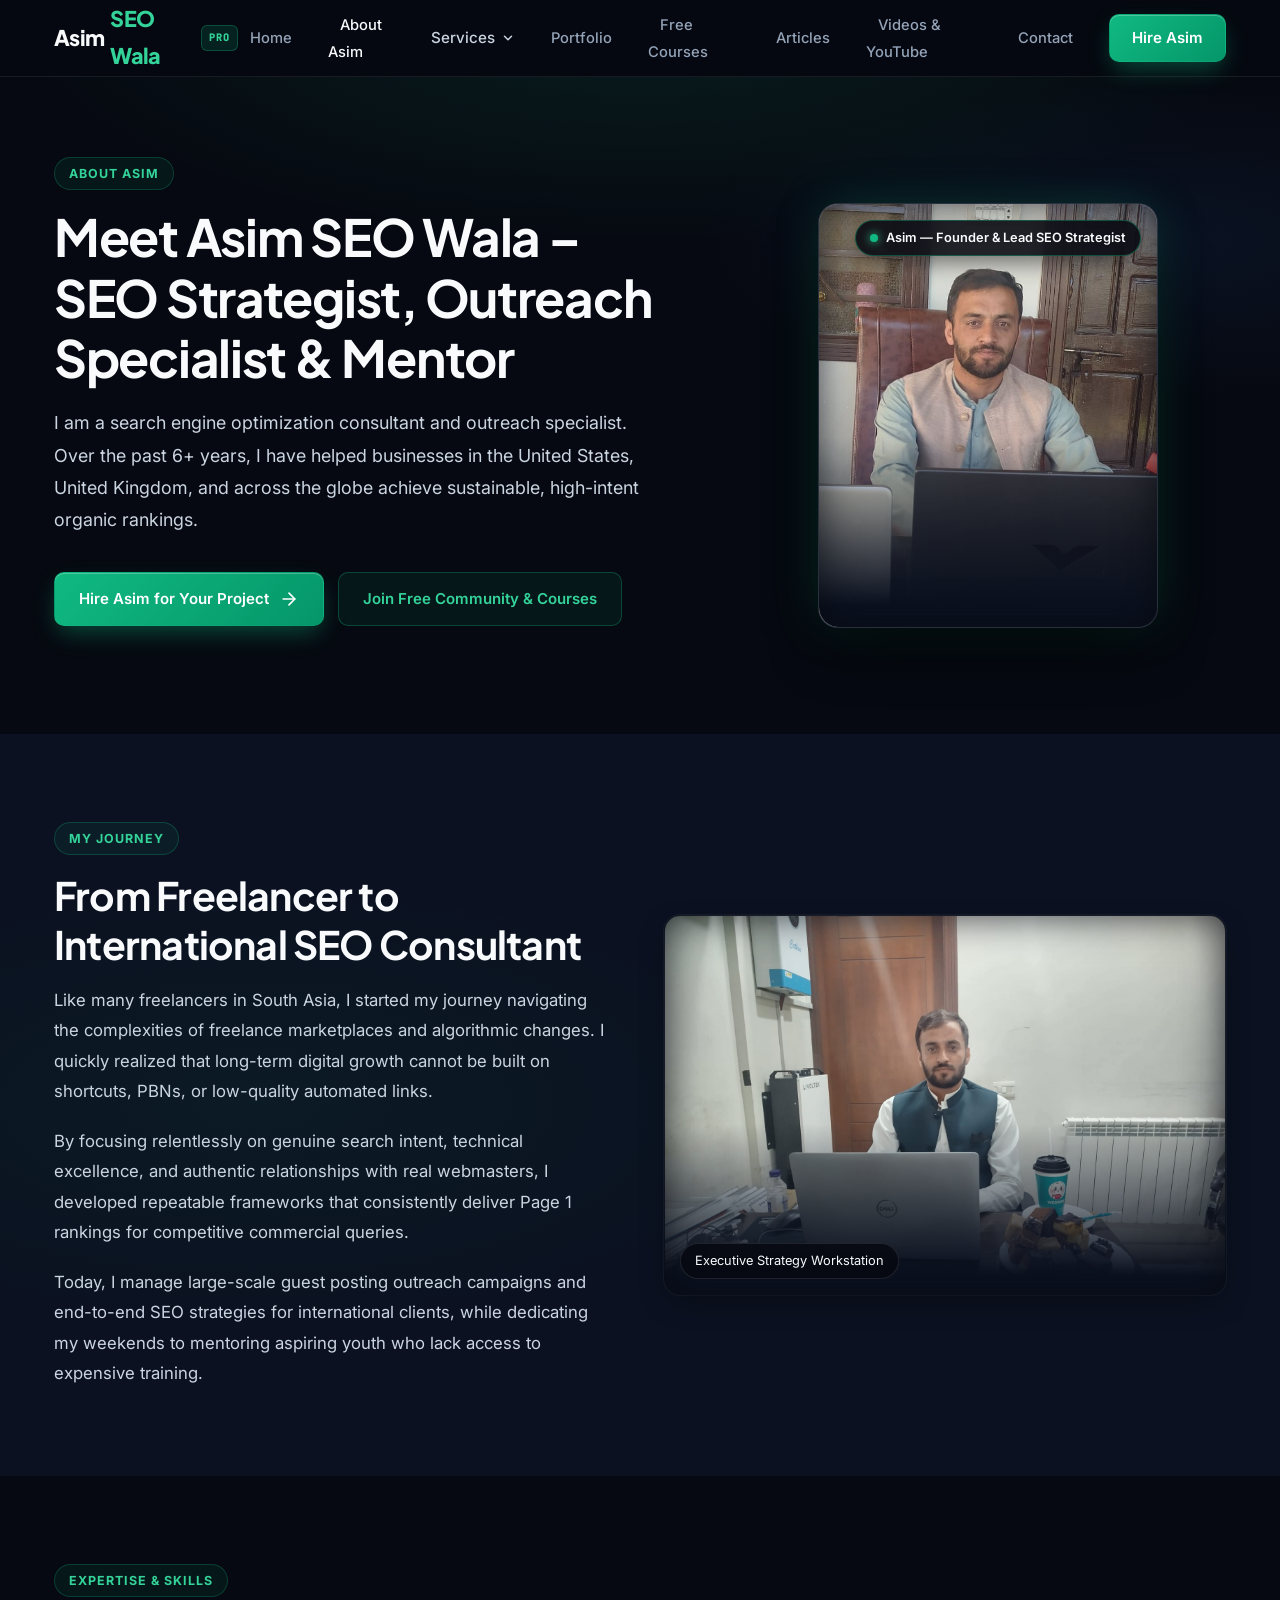
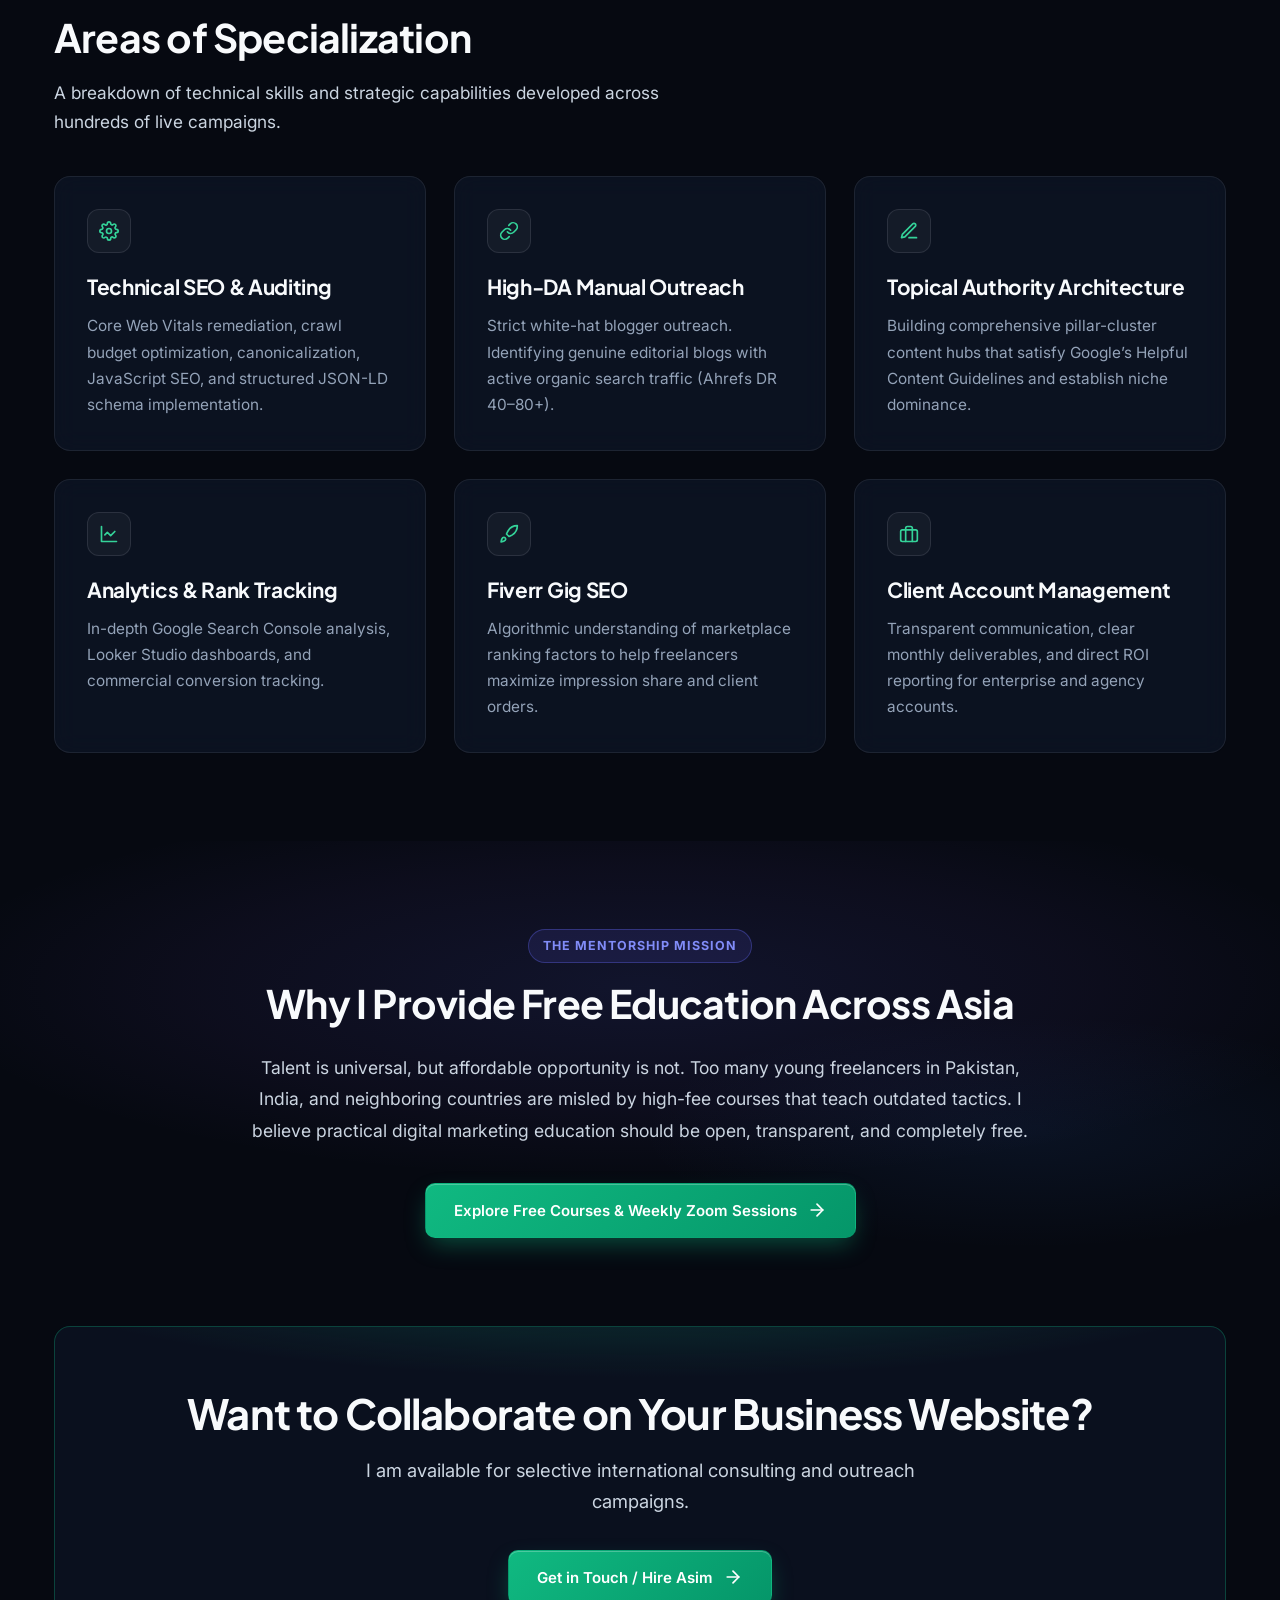
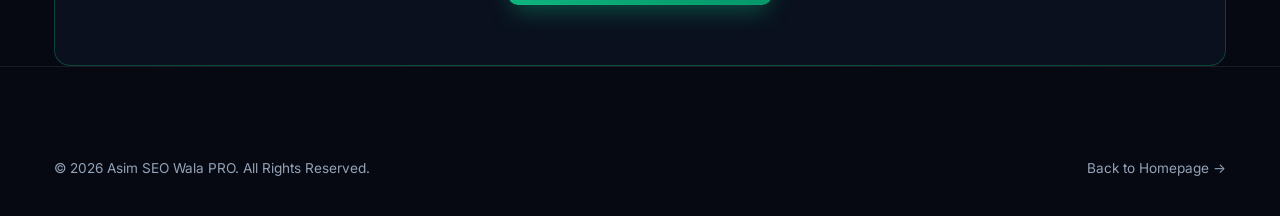
==== about.html @ 2cd2d01c "fix(nav): add interactive click-to-open services dropdown across all pages with animated chevron & m" ====
<!DOCTYPE html>
<html lang="en">
<head>
  <meta charset="UTF-8">
  <meta name="viewport" content="width=device-width, initial-scale=1.0">
  <title>About Asim | Asim SEO Wala PRO - International SEO Consultant & Educator</title>
  <meta name="description" content="Learn about Asim SEO Wala, an international SEO consultant, guest posting strategist, and educator providing free digital marketing training across Asia.">
  <link rel="preconnect" href="https://fonts.googleapis.com">
  <link rel="preconnect" href="https://fonts.gstatic.com" crossorigin>
  <link href="https://fonts.googleapis.com/css2?family=Inter:wght@400;500;600;700&family=JetBrains+Mono:wght@500;600;700;800&family=Plus+Jakarta+Sans:wght@500;600;700;800&display=swap" rel="stylesheet">
  <link rel="stylesheet" href="assets/css/styles.css">
</head>
<body>

  <!-- Header -->
  <header class="site-header">
    <div class="container nav-container">
      <a href="index.html" class="site-logo">
        <span class="logo-brand">Asim</span> <span class="logo-tag">SEO Wala</span><span class="logo-badge">PRO</span>
      </a>
      <button class="mobile-toggle" aria-label="Toggle navigation">
        <svg class="icon" viewBox="0 0 24 24"><line x1="4" x2="20" y1="12" y2="12"/><line x1="4" x2="20" y1="6" y2="6"/><line x1="4" x2="20" y1="18" y2="18"/></svg>
      </button>
      <ul class="nav-menu">
        <li class="nav-item"><a href="index.html" class="nav-link">Home</a></li>
        <li class="nav-item"><a href="about.html" class="nav-link active">About Asim</a></li>
        <li class="nav-item has-dropdown">
          <button type="button" class="nav-link dropdown-toggle" aria-expanded="false">
            <span>Services</span>
            <svg class="icon dropdown-chevron" viewBox="0 0 24 24"><polyline points="6 9 12 15 18 9"/></svg>
          </button>
          <ul class="dropdown-menu">
            <li class="dropdown-item">
              <a href="services-seo.html">
                <span style="display: flex; align-items: center; gap: 8px;">
                  <svg class="icon" viewBox="0 0 24 24" style="color: var(--c-emerald-400); width: 16px; height: 16px;"><circle cx="11" cy="11" r="8"/><path d="m21 21-4.3-4.3"/></svg>
                  SEO Services
                </span>
                <svg class="icon" viewBox="0 0 24 24" style="width: 14px; height: 14px; opacity: 0.5;"><path d="M5 12h14"/><path d="m12 5 7 7-7 7"/></svg>
              </a>
            </li>
            <li class="dropdown-item">
              <a href="services-guest-posting.html">
                <span style="display: flex; align-items: center; gap: 8px;">
                  <svg class="icon" viewBox="0 0 24 24" style="color: var(--c-emerald-400); width: 16px; height: 16px;"><path d="M10 13a5 5 0 0 0 7.54.54l3-3a5 5 0 0 0-7.07-7.07l-1.72 1.71"/><path d="M14 11a5 5 0 0 0-7.54-.54l-3 3a5 5 0 0 0 7.07 7.07l1.71-1.71"/></svg>
                  Guest Posting
                </span>
                <svg class="icon" viewBox="0 0 24 24" style="width: 14px; height: 14px; opacity: 0.5;"><path d="M5 12h14"/><path d="m12 5 7 7-7 7"/></svg>
              </a>
            </li>
            <li class="dropdown-item">
              <a href="services-content-writing.html">
                <span style="display: flex; align-items: center; gap: 8px;">
                  <svg class="icon" viewBox="0 0 24 24" style="color: var(--c-emerald-400); width: 16px; height: 16px;"><path d="M12 20h9"/><path d="M16.5 3.5a2.121 2.121 0 0 1 3 3L7 19l-4 1 1-4L16.5 3.5z"/></svg>
                  Content Writing
                </span>
                <svg class="icon" viewBox="0 0 24 24" style="width: 14px; height: 14px; opacity: 0.5;"><path d="M5 12h14"/><path d="m12 5 7 7-7 7"/></svg>
              </a>
            </li>
            <li class="dropdown-item" style="border-top: 1px solid rgba(255, 255, 255, 0.08); margin-top: 4px; padding-top: 4px;">
              <a href="services.html" style="color: var(--c-emerald-400); font-weight: 600;">
                <span>All Services Overview</span>
                <svg class="icon" viewBox="0 0 24 24" style="width: 14px; height: 14px;"><path d="M5 12h14"/><path d="m12 5 7 7-7 7"/></svg>
              </a>
            </li>
          </ul>
        </li>
        <li class="nav-item"><a href="portfolio.html" class="nav-link">Portfolio</a></li>
        <li class="nav-item"><a href="free-courses.html" class="nav-link">Free Courses</a></li>
        <li class="nav-item"><a href="blog.html" class="nav-link">Articles</a></li>
        <li class="nav-item"><a href="videos.html" class="nav-link">Videos & YouTube</a></li>
        <li class="nav-item"><a href="contact.html" class="nav-link">Contact</a></li>
        <li class="nav-item"><a href="contact.html" class="btn btn-primary" style="padding: 10px 22px;">Hire Asim</a></li>
      </ul>
    </div>
  </header>

  <main>
    <!-- Hero / Intro -->
    <section class="hero-section" style="padding: 80px 0 60px;">
      <div class="container hero-grid">
        <div>
          <span class="pill-badge">ABOUT ASIM</span>
          <h1>Meet Asim SEO Wala – SEO Strategist, Outreach Specialist & Mentor</h1>
          <p class="hero-description">
            I am a search engine optimization consultant and outreach specialist. Over the past 6+ years, I have helped businesses in the United States, United Kingdom, and across the globe achieve sustainable, high-intent organic rankings.
          </p>
          <div class="hero-cta-group">
            <a href="contact.html" class="btn btn-primary">
              <span>Hire Asim for Your Project</span>
              <svg class="icon" viewBox="0 0 24 24"><path d="M5 12h14"/><path d="m12 5 7 7-7 7"/></svg>
            </a>
            <a href="free-courses.html" class="btn btn-outline-green">Join Free Community & Courses</a>
          </div>
        </div>
        <div>
          <div class="hero-portrait-stage" style="max-width: 440px;">
            <div class="hero-portrait-frame">
              <span class="hero-portrait-badge">
                <span class="pulse-indicator"></span> Asim — Founder & Lead SEO Strategist
              </span>
              <img src="assets/images/asim-hero-headshot.jpg" alt="Asim - SEO Consultant" class="hero-portrait-img">
            </div>
          </div>
        </div>
      </div>
    </section>

    <!-- My Journey with Photo #5 (Dell Laptop Desk, Smart Cropped to Top-Left) -->
    <section class="bg-alt">
      <div class="container">
        <div class="grid-2" style="align-items: center; gap: 48px;">
          <div>
            <span class="pill-badge">MY JOURNEY</span>
            <h2>From Freelancer to International SEO Consultant</h2>
            <div style="font-size: 1.05rem; line-height: 1.8; color: var(--c-slate-300);">
              <p style="margin-bottom: 20px;">
                Like many freelancers in South Asia, I started my journey navigating the complexities of freelance marketplaces and algorithmic changes. I quickly realized that long-term digital growth cannot be built on shortcuts, PBNs, or low-quality automated links.
              </p>
              <p style="margin-bottom: 20px;">
                By focusing relentlessly on genuine search intent, technical excellence, and authentic relationships with real webmasters, I developed repeatable frameworks that consistently deliver Page 1 rankings for competitive commercial queries.
              </p>
              <p>
                Today, I manage large-scale guest posting outreach campaigns and end-to-end SEO strategies for international clients, while dedicating my weekends to mentoring aspiring youth who lack access to expensive training.
              </p>
            </div>
          </div>

          <div>
            <!-- Smart CSS Cropped Photo #5 (Pastry plate cropped out on right edge) -->
            <div class="editorial-img-wrap" style="position: relative; border-radius: var(--radius-md); overflow: hidden; box-shadow: var(--shadow-card);">
              <img src="assets/images/asim-dell-desk.jpg" alt="Asim in Executive Office Workstation" class="crop-dell-desk">
              <div style="position: absolute; bottom: 16px; left: 16px; background: rgba(6,9,17,0.85); backdrop-filter: blur(8px); border: 1px solid rgba(255,255,255,0.1); padding: 6px 14px; border-radius: var(--radius-full); font-size: 0.8rem; color: var(--c-white); z-index: 3;">
                Executive Strategy Workstation
              </div>
            </div>
          </div>
        </div>
      </div>
    </section>

    <!-- Skills & Specializations -->
    <section>
      <div class="container">
        <span class="pill-badge">EXPERTISE & SKILLS</span>
        <h2>Areas of Specialization</h2>
        <p class="section-subtext">A breakdown of technical skills and strategic capabilities developed across hundreds of live campaigns.</p>

        <div class="grid-3">
          <div class="card">
            <div class="icon-box" style="margin-bottom: 20px;">
              <svg class="icon" viewBox="0 0 24 24"><circle cx="12" cy="12" r="3"/><path d="M19.4 15a1.65 1.65 0 0 0 .33 1.82l.06.06a2 2 0 0 1 0 2.83 2 2 0 0 1-2.83 0l-.06-.06a1.65 1.65 0 0 0-1.82-.33 1.65 1.65 0 0 0-1 1.51V21a2 2 0 0 1-2 2 2 2 0 0 1-2-2v-.09A1.65 1.65 0 0 0 9 19.4a1.65 1.65 0 0 0-1.82.33l-.06.06a2 2 0 0 1-2.83 0 2 2 0 0 1 0-2.83l.06-.06a1.65 1.65 0 0 0 .33-1.82 1.65 1.65 0 0 0-1.51-1H3a2 2 0 0 1-2-2 2 2 0 0 1 2-2h.09A1.65 1.65 0 0 0 4.6 9a1.65 1.65 0 0 0-.33-1.82l-.06-.06a2 2 0 0 1 0-2.83 2 2 0 0 1 2.83 0l.06.06a1.65 1.65 0 0 0 1.82.33H9a1.65 1.65 0 0 0 1-1.51V3a2 2 0 0 1 2-2 2 2 0 0 1 2 2v.09a1.65 1.65 0 0 0 1 1.51 1.65 1.65 0 0 0 1.82-.33l.06-.06a2 2 0 0 1 2.83 0 2 2 0 0 1 0 2.83l-.06.06a1.65 1.65 0 0 0-.33 1.82V9a1.65 1.65 0 0 0 1.51 1H21a2 2 0 0 1 2 2 2 2 0 0 1-2 2h-.09a1.65 1.65 0 0 0-1.51 1z"/></svg>
            </div>
            <h3 class="card-title">Technical SEO & Auditing</h3>
            <p class="card-text">Core Web Vitals remediation, crawl budget optimization, canonicalization, JavaScript SEO, and structured JSON-LD schema implementation.</p>
          </div>

          <div class="card">
            <div class="icon-box" style="margin-bottom: 20px;">
              <svg class="icon" viewBox="0 0 24 24"><path d="M10 13a5 5 0 0 0 7.54.54l3-3a5 5 0 0 0-7.07-7.07l-1.72 1.71"/><path d="M14 11a5 5 0 0 0-7.54-.54l-3 3a5 5 0 0 0 7.07 7.07l1.71-1.71"/></svg>
            </div>
            <h3 class="card-title">High-DA Manual Outreach</h3>
            <p class="card-text">Strict white-hat blogger outreach. Identifying genuine editorial blogs with active organic search traffic (Ahrefs DR 40–80+).</p>
          </div>

          <div class="card">
            <div class="icon-box" style="margin-bottom: 20px;">
              <svg class="icon" viewBox="0 0 24 24"><path d="M12 20h9"/><path d="M16.5 3.5a2.121 2.121 0 0 1 3 3L7 19l-4 1 1-4L16.5 3.5z"/></svg>
            </div>
            <h3 class="card-title">Topical Authority Architecture</h3>
            <p class="card-text">Building comprehensive pillar-cluster content hubs that satisfy Google’s Helpful Content Guidelines and establish niche dominance.</p>
          </div>

          <div class="card">
            <div class="icon-box" style="margin-bottom: 20px;">
              <svg class="icon" viewBox="0 0 24 24"><path d="M3 3v18h18"/><path d="m19 9-5 5-4-4-3 3"/></svg>
            </div>
            <h3 class="card-title">Analytics & Rank Tracking</h3>
            <p class="card-text">In-depth Google Search Console analysis, Looker Studio dashboards, and commercial conversion tracking.</p>
          </div>

          <div class="card">
            <div class="icon-box" style="margin-bottom: 20px;">
              <svg class="icon" viewBox="0 0 24 24"><path d="M4.5 16.5c-1.5 1.26-2 5-2 5s3.74-.5 5-2c.71-.84.7-2.13-.09-2.91a2.18 2.18 0 0 0-2.91-.09z"/><path d="m12 15-3-3a22 22 0 0 1 2-3.95A12.88 12.88 0 0 1 22 2c0 2.72-.78 7.5-6 11a22.35 22.35 0 0 1-4 2z"/></svg>
            </div>
            <h3 class="card-title">Fiverr Gig SEO</h3>
            <p class="card-text">Algorithmic understanding of marketplace ranking factors to help freelancers maximize impression share and client orders.</p>
          </div>

          <div class="card">
            <div class="icon-box" style="margin-bottom: 20px;">
              <svg class="icon" viewBox="0 0 24 24"><rect width="20" height="14" x="2" y="7" rx="2" ry="2"/><path d="M16 21V5a2 2 0 0 0-2-2h-4a2 2 0 0 0-2 2v16"/></svg>
            </div>
            <h3 class="card-title">Client Account Management</h3>
            <p class="card-text">Transparent communication, clear monthly deliverables, and direct ROI reporting for enterprise and agency accounts.</p>
          </div>
        </div>
      </div>
    </section>

    <!-- The Mentorship Mission -->
    <section class="bg-academy-glow">
      <div class="container">
        <div style="max-width: 800px; margin: 0 auto; text-align: center;">
          <span class="pill-badge" style="background: rgba(99, 102, 241, 0.12); color: #818cf8; border-color: rgba(99, 102, 241, 0.35);">THE MENTORSHIP MISSION</span>
          <h2>Why I Provide Free Education Across Asia</h2>
          <p style="font-size: 1.1rem; line-height: 1.8; color: var(--c-slate-300); margin: 24px 0 36px;">
            Talent is universal, but affordable opportunity is not. Too many young freelancers in Pakistan, India, and neighboring countries are misled by high-fee courses that teach outdated tactics. I believe practical digital marketing education should be open, transparent, and completely free.
          </p>
          <a href="free-courses.html" class="btn btn-primary" style="padding: 14px 28px;">
            <span>Explore Free Courses & Weekly Zoom Sessions</span>
            <svg class="icon" viewBox="0 0 24 24"><path d="M5 12h14"/><path d="m12 5 7 7-7 7"/></svg>
          </a>
        </div>
      </div>
    </section>

    <!-- CTA -->
    <section class="container">
      <div class="card" style="background: radial-gradient(ellipse 80% 50% at 50% -20%, rgba(16, 185, 129, 0.25) 0%, transparent 70%), rgba(11, 17, 32, 0.95); border-color: rgba(16, 185, 129, 0.3); text-align: center; padding: 60px 32px;">
        <h2 style="font-size: clamp(2rem, 3.8vw, 2.6rem); margin-bottom: 16px;">Want to Collaborate on Your Business Website?</h2>
        <p style="color: var(--c-slate-300); font-size: 1.15rem; max-width: 600px; margin: 0 auto 32px;">I am available for selective international consulting and outreach campaigns.</p>
        <div style="display: flex; gap: 16px; justify-content: center; flex-wrap: wrap;">
          <a href="contact.html" class="btn btn-primary" style="padding: 14px 28px;">
            <span>Get in Touch / Hire Asim</span>
            <svg class="icon" viewBox="0 0 24 24"><path d="M5 12h14"/><path d="m12 5 7 7-7 7"/></svg>
          </a>
        </div>
      </div>
    </section>
  </main>

  <!-- Footer -->
  <footer class="site-footer">
    <div class="container">
      <div class="footer-bottom" style="border: none; padding-top: 0;">
        <div>© <span id="current-year">2026</span> Asim SEO Wala PRO. All Rights Reserved.</div>
        <div><a href="index.html">Back to Homepage &rarr;</a></div>
      </div>
    </div>
  </footer>

  <script src="assets/js/main.js"></script>
</body>
</html>
---- assets/css/styles.css ----
/* ==========================================================================
   Asim SEO Wala PRO - $20,000+ Ultra-Premium Dark-Mode SaaS & Personal Brand
   Art Director Overhaul: Editorial Blending, Inset Vignettes & Spline Architecture
   Inspired by Linear, Vercel, and Stripe Design Systems
   ========================================================================== */

@import url('https://fonts.googleapis.com/css2?family=Inter:wght@400;500;600;700&family=JetBrains+Mono:wght@500;600;700;800&family=Plus+Jakarta+Sans:wght@500;600;700;800&display=swap');

:root {
  /* Obsidian & Void Foundations */
  --c-obsidian-950: #060911;     /* Primary dark base */
  --c-obsidian-900: #0B1120;     /* Secondary section canvas */
  --c-slate-900:    #0f172a;
  --c-slate-800:    #1e293b;
  --c-slate-700:    #334155;
  --c-slate-600:    #475569;
  --c-slate-400:    #94a3b8;     /* Muted body text */
  --c-slate-300:    #cbd5e1;     /* High-legibility text */
  --c-slate-100:    #f1f5f9;
  --c-white:        #f8fafc;     /* Crisp headline white */

  /* Precision Brand & Accents */
  --c-emerald-500:  #10b981;     /* Primary brand accent */
  --c-emerald-400:  #34d399;
  --c-emerald-600:  #059669;
  --c-cyan-400:     #38bdf8;     /* Vibrant cyan highlight */
  --c-blue-500:     #3b82f6;     /* Secondary tech accent */
  --c-blue-600:     #2563eb;
  --c-indigo-500:   #6366f1;     /* Academy spotlight accent */

  /* Glassmorphism & Borders */
  --glass-card-bg:  rgba(15, 23, 42, 0.65);
  --glass-card-hover: rgba(15, 23, 42, 0.85);
  --glass-card-border: rgba(255, 255, 255, 0.08);
  --glass-card-border-hover: rgba(16, 185, 129, 0.4);
  --glass-nav-bg:   rgba(6, 9, 17, 0.85);
  --glass-icon-bg:  rgba(255, 255, 255, 0.04);
  --glass-icon-border: rgba(255, 255, 255, 0.1);

  /* Linear & Stripe Tier Gradients */
  --grad-emerald:      linear-gradient(135deg, #10b981 0%, #059669 100%);
  --grad-emerald-text: linear-gradient(135deg, #34d399 0%, #10b981 40%, #38bdf8 100%);
  --grad-border-top:   linear-gradient(90deg, transparent, #10b981 50%, #38bdf8 80%, transparent);

  /* Multi-Depth Dark Mode Shadows */
  --shadow-subtle:  0 1px 2px rgba(0, 0, 0, 0.4);
  --shadow-card:    0 10px 30px -10px rgba(0, 0, 0, 0.5), 0 0 1px 1px rgba(255, 255, 255, 0.05);
  --shadow-card-hover: 0 25px 50px -12px rgba(0, 0, 0, 0.7), 0 0 25px -5px rgba(16, 185, 129, 0.2);
  --shadow-glow-emerald: 0 0 50px -10px rgba(16, 185, 129, 0.35);
  --shadow-glow-purple:  0 0 50px -10px rgba(99, 102, 241, 0.25);
  --shadow-btn:     0 10px 25px -5px rgba(16, 185, 129, 0.4), inset 0 1px 0 rgba(255, 255, 255, 0.25);

  --radius-xs:   6px;
  --radius-sm:   10px;
  --radius-md:   16px;
  --radius-lg:   24px;
  --radius-full: 9999px;
  --max-w:       1220px;
}

/* ==========================================================================
   Base & Reset
   ========================================================================== */
* {
  box-sizing: border-box;
  margin: 0;
  padding: 0;
}

html {
  scroll-behavior: smooth;
  background-color: var(--c-obsidian-950);
}

body {
  font-family: 'Inter', -apple-system, BlinkMacSystemFont, "Segoe UI", Roboto, sans-serif;
  color: var(--c-slate-400);
  background-color: var(--c-obsidian-950);
  line-height: 1.7;
  font-size: 16px;
  -webkit-font-smoothing: antialiased;
  -moz-osx-font-smoothing: grayscale;
  overflow-x: hidden;
}

a {
  color: inherit;
  text-decoration: none;
  transition: all 0.25s cubic-bezier(0.16, 1, 0.3, 1);
}

img {
  max-width: 100%;
  height: auto;
  display: block;
}

.container {
  width: 100%;
  max-width: var(--max-w);
  margin: 0 auto;
  padding: 0 24px;
}

/* ==========================================================================
   Editorial Color Treatment & Inset Vignette Blending
   ========================================================================== */
.editorial-img-wrap {
  position: relative;
  overflow: hidden;
  border-radius: var(--radius-sm);
  background: var(--c-obsidian-900);
}

.editorial-img-wrap::after {
  content: '';
  position: absolute;
  inset: 0;
  pointer-events: none;
  box-shadow: inset 0 0 40px rgba(6, 9, 17, 0.85);
  background: linear-gradient(to top, #0B1120 5%, transparent 45%);
  border-radius: inherit;
  z-index: 2;
}

.editorial-img-wrap img,
.hero-portrait-frame img,
.bento-card img,
.live-studio-frame img,
.crop-dell-desk {
  filter: contrast(1.06) saturate(0.95);
  transition: transform 0.5s cubic-bezier(0.16, 1, 0.3, 1), filter 0.3s ease;
  display: block;
}

/* ==========================================================================
   Typography Hierarchy & Fonts (Clean Readability & Spacing)
   ========================================================================== */
h1, h2, h3, h4, h5 {
  font-family: 'Plus Jakarta Sans', -apple-system, BlinkMacSystemFont, "Segoe UI", Roboto, sans-serif;
  color: var(--c-white);
  font-weight: 700;
  line-height: 1.22;
  letter-spacing: -0.02em;
}

h1 {
  font-size: clamp(2.2rem, 4vw, 3.4rem);
  letter-spacing: -0.025em;
  line-height: 1.18;
  margin-bottom: 20px;
}

h2 {
  font-size: clamp(1.75rem, 3.2vw, 2.45rem);
  letter-spacing: -0.02em;
  line-height: 1.25;
  margin-bottom: 16px;
}

h3 {
  font-size: clamp(1.22rem, 2vw, 1.48rem);
  letter-spacing: -0.015em;
  line-height: 1.35;
  margin-bottom: 10px;
}

h4 {
  font-size: 1.08rem;
  letter-spacing: -0.01em;
  line-height: 1.4;
  margin-bottom: 8px;
}

.gradient-title {
  background: var(--grad-emerald-text);
  -webkit-background-clip: text;
  -webkit-text-fill-color: transparent;
  display: inline;
}

.mono-metric {
  font-family: 'JetBrains Mono', monospace;
  font-variant-numeric: tabular-nums;
  letter-spacing: -0.02em;
}

.pill-badge {
  display: inline-flex;
  align-items: center;
  gap: 8px;
  font-size: 0.78rem;
  font-weight: 700;
  text-transform: uppercase;
  letter-spacing: 0.08em;
  color: var(--c-emerald-400);
  background: rgba(16, 185, 129, 0.08);
  border: 1px solid rgba(16, 185, 129, 0.25);
  padding: 5px 14px;
  border-radius: var(--radius-full);
  margin-bottom: 16px;
}

.section-subtext {
  font-size: 1.08rem;
  color: var(--c-slate-300);
  max-width: 660px;
  line-height: 1.68;
  margin-bottom: 40px;
}

/* ==========================================================================
   Monochrome Lucide SVG Icons & Glassmorphic Icon Boxes
   ========================================================================== */
.icon {
  width: 20px;
  height: 20px;
  stroke-width: 2;
  stroke: currentColor;
  fill: none;
  stroke-linecap: round;
  stroke-linejoin: round;
  display: inline-block;
  vertical-align: middle;
}

.icon-box {
  width: 44px;
  height: 44px;
  display: inline-flex;
  align-items: center;
  justify-content: center;
  background: var(--glass-icon-bg);
  border: 1px solid var(--glass-icon-border);
  border-radius: 12px;
  color: var(--c-emerald-400);
  transition: all 0.25s ease;
  flex-shrink: 0;
}

.card:hover .icon-box,
.bento-card:hover .icon-box {
  background: rgba(16, 185, 129, 0.12);
  border-color: rgba(16, 185, 129, 0.35);
  color: #ffffff;
  transform: scale(1.05);
}

.star-icon {
  width: 16px;
  height: 16px;
  fill: #f59e0b;
  stroke: #f59e0b;
}

/* ==========================================================================
   Header & Sticky Blurred Glass Navigation
   ========================================================================== */
.site-header {
  position: sticky;
  top: 0;
  z-index: 1000;
  background: var(--glass-nav-bg);
  backdrop-filter: blur(16px);
  -webkit-backdrop-filter: blur(16px);
  border-bottom: 1px solid rgba(255, 255, 255, 0.08);
  transition: all 0.3s ease;
}

.nav-container {
  display: flex;
  align-items: center;
  justify-content: space-between;
  height: 76px;
}

.site-logo {
  display: inline-flex;
  align-items: center;
  gap: 6px;
  font-family: 'Plus Jakarta Sans', sans-serif;
  font-size: 1.35rem;
  font-weight: 800;
  letter-spacing: -0.03em;
  color: var(--c-white);
}

.logo-brand {
  color: var(--c-white);
}

.logo-tag {
  color: var(--c-emerald-400);
}

.logo-badge {
  font-family: 'JetBrains Mono', monospace;
  font-size: 0.65rem;
  font-weight: 800;
  letter-spacing: 0.08em;
  padding: 3px 7px;
  border-radius: var(--radius-xs);
  background: rgba(16, 185, 129, 0.15);
  border: 1px solid rgba(16, 185, 129, 0.3);
  color: var(--c-emerald-400);
  margin-left: 4px;
}

.nav-menu {
  display: flex;
  align-items: center;
  gap: 24px;
  list-style: none;
}

.nav-item {
  position: relative;
}

.nav-link {
  font-size: 0.92rem;
  font-weight: 500;
  color: var(--c-slate-400);
  padding: 8px 12px;
  border-radius: var(--radius-xs);
}

.nav-link:hover,
.nav-link.active {
  color: var(--c-white);
}

.has-dropdown {
  position: relative;
}

.dropdown-toggle {
  background: none;
  border: none;
  cursor: pointer;
  font-family: inherit;
  font-size: 0.95rem;
  font-weight: 500;
  color: var(--c-slate-300);
  display: inline-flex;
  align-items: center;
  gap: 6px;
  padding: 0;
  transition: color 0.2s ease;
}

.dropdown-toggle:hover,
.has-dropdown:hover .dropdown-toggle,
.has-dropdown.dropdown-open .dropdown-toggle {
  color: var(--c-white);
}

.dropdown-chevron {
  width: 14px;
  height: 14px;
  stroke-width: 2.5;
  transition: transform 0.25s ease;
}

.has-dropdown.dropdown-open .dropdown-chevron,
.has-dropdown:hover .dropdown-chevron {
  transform: rotate(180deg);
}

.dropdown-menu {
  position: absolute;
  top: calc(100% + 12px);
  left: 0;
  min-width: 245px;
  background: rgba(11, 17, 32, 0.98);
  backdrop-filter: blur(20px);
  -webkit-backdrop-filter: blur(20px);
  border: 1px solid rgba(255, 255, 255, 0.12);
  border-radius: var(--radius-sm);
  padding: 8px;
  list-style: none;
  box-shadow: 0 20px 45px -10px rgba(0, 0, 0, 0.85), 0 0 20px rgba(16, 185, 129, 0.15);
  display: none;
  z-index: 1000;
}

.has-dropdown:hover .dropdown-menu,
.has-dropdown.dropdown-open .dropdown-menu {
  display: block !important;
  animation: dropdown-pop 0.2s cubic-bezier(0.16, 1, 0.3, 1);
}

@keyframes dropdown-pop {
  from { opacity: 0; transform: translateY(-6px); }
  to { opacity: 1; transform: translateY(0); }
}

.dropdown-item a {
  display: flex;
  align-items: center;
  justify-content: space-between;
  padding: 10px 14px;
  font-size: 0.9rem;
  font-weight: 500;
  color: var(--c-slate-300);
  border-radius: var(--radius-xs);
  transition: all 0.2s ease;
}

.dropdown-item a:hover {
  color: var(--c-white);
  background: rgba(255, 255, 255, 0.08);
  transform: translateX(3px);
}

.mobile-toggle {
  display: none;
  background: var(--glass-icon-bg);
  border: 1px solid var(--glass-icon-border);
  color: var(--c-white);
  padding: 8px 12px;
  border-radius: var(--radius-xs);
  cursor: pointer;
}

/* ==========================================================================
   Buttons
   ========================================================================== */
.btn {
  display: inline-flex;
  align-items: center;
  justify-content: center;
  gap: 10px;
  font-size: 0.94rem;
  font-weight: 600;
  padding: 13px 24px;
  border-radius: var(--radius-sm);
  cursor: pointer;
  border: 1px solid transparent;
  transition: all 0.25s cubic-bezier(0.16, 1, 0.3, 1);
  text-decoration: none;
  white-space: nowrap;
}

.btn-primary {
  background: var(--grad-emerald);
  color: #ffffff !important;
  box-shadow: var(--shadow-btn);
}

.btn-primary:hover {
  transform: translateY(-2px);
  box-shadow: 0 16px 32px -4px rgba(16, 185, 129, 0.5), inset 0 1px 0 rgba(255, 255, 255, 0.35);
  color: #ffffff !important;
}

.btn-secondary {
  background: rgba(255, 255, 255, 0.05);
  border: 1px solid rgba(255, 255, 255, 0.12);
  color: var(--c-white) !important;
  backdrop-filter: blur(8px);
}

.btn-secondary:hover {
  background: rgba(255, 255, 255, 0.1);
  border-color: rgba(255, 255, 255, 0.25);
  transform: translateY(-2px);
  color: #ffffff !important;
}

.btn-outline-green {
  background: rgba(16, 185, 129, 0.08);
  border: 1px solid rgba(16, 185, 129, 0.3);
  color: var(--c-emerald-400) !important;
}

.btn-outline-green:hover {
  background: rgba(16, 185, 129, 0.16);
  border-color: rgba(16, 185, 129, 0.5);
  transform: translateY(-2px);
}

/* ==========================================================================
   Hero Section with Layered Portrait & Overlapping Spline Card
   ========================================================================== */
.hero-section {
  position: relative;
  padding: 90px 0 60px;
  background-color: var(--c-obsidian-950);
  background-image: 
    radial-gradient(ellipse 70% 50% at 50% -10%, rgba(16, 185, 129, 0.12) 0%, transparent 70%),
    radial-gradient(ellipse 60% 40% at 90% 25%, rgba(59, 130, 246, 0.08) 0%, transparent 60%);
  overflow: hidden;
}

.hero-grid {
  display: grid;
  grid-template-columns: 1.15fr 0.95fr;
  gap: 48px;
  align-items: center;
}

.status-pill {
  display: inline-flex;
  align-items: center;
  gap: 10px;
  font-size: 0.85rem;
  font-weight: 600;
  color: var(--c-emerald-400);
  background: rgba(16, 185, 129, 0.08);
  border: 1px solid rgba(16, 185, 129, 0.25);
  padding: 6px 16px;
  border-radius: var(--radius-full);
  margin-bottom: 24px;
}

.pulse-indicator {
  width: 8px;
  height: 8px;
  background-color: var(--c-emerald-500);
  border-radius: 50%;
  box-shadow: 0 0 10px var(--c-emerald-400);
  animation: pulse-dot 2s infinite ease-in-out;
}

@keyframes pulse-dot {
  0%, 100% { transform: scale(1); opacity: 1; }
  50% { transform: scale(1.35); opacity: 0.6; }
}

.hero-description {
  font-size: 1.12rem;
  color: var(--c-slate-300);
  line-height: 1.8;
  margin-bottom: 36px;
  max-width: 620px;
}

.hero-cta-group {
  display: flex;
  flex-wrap: wrap;
  gap: 14px;
  margin-bottom: 48px;
}

.hero-proof-strip {
  display: flex;
  gap: 36px;
  padding-top: 24px;
  border-top: 1px solid rgba(255, 255, 255, 0.08);
}

.proof-metric {
  display: flex;
  flex-direction: column;
}

.proof-metric strong {
  font-family: 'JetBrains Mono', monospace;
  font-size: 1.6rem;
  font-weight: 800;
  color: var(--c-white);
  line-height: 1.2;
}

.proof-metric span {
  font-size: 0.82rem;
  color: var(--c-slate-400);
  font-weight: 500;
}

/* Layered Hero Showcase: Unified Graphic */
.hero-stage-container {
  position: relative;
  width: 100%;
  max-width: 520px;
  min-height: 480px;
  margin-left: auto;
  display: flex;
  justify-content: flex-end;
}

.hero-ambient-glow {
  position: absolute;
  top: 10%;
  right: 10%;
  width: 320px;
  height: 320px;
  background: radial-gradient(circle, rgba(16, 185, 129, 0.22) 0%, rgba(59, 130, 246, 0.12) 40%, transparent 70%);
  filter: blur(40px);
  pointer-events: none;
  z-index: 1;
}

.hero-portrait-frame {
  position: relative;
  width: 100%;
  max-width: 340px;
  aspect-ratio: 4 / 5;
  border-radius: 20px;
  overflow: hidden;
  border: 1px solid rgba(255, 255, 255, 0.12);
  background: rgba(15, 23, 42, 0.7);
  box-shadow: 0 25px 60px -15px rgba(0, 0, 0, 0.9), var(--shadow-glow-emerald);
  z-index: 2;
  margin-left: auto;
}

.hero-portrait-frame::after {
  content: '';
  position: absolute;
  inset: 0;
  pointer-events: none;
  box-shadow: inset 0 0 40px rgba(6, 9, 17, 0.85);
  background: linear-gradient(to top, #0B1120 5%, transparent 45%);
  border-radius: inherit;
  z-index: 3;
}

.hero-portrait-img {
  width: 100%;
  height: 100%;
  object-fit: cover;
  object-position: top center;
  filter: contrast(1.06) saturate(0.95);
  display: block;
}

.hero-portrait-badge {
  position: absolute;
  top: 16px;
  right: 16px;
  display: inline-flex;
  align-items: center;
  gap: 8px;
  font-size: 0.8rem;
  font-weight: 600;
  color: var(--c-white);
  background: rgba(6, 9, 17, 0.88);
  backdrop-filter: blur(12px);
  -webkit-backdrop-filter: blur(12px);
  border: 1px solid rgba(16, 185, 129, 0.35);
  padding: 6px 14px;
  border-radius: var(--radius-full);
  box-shadow: 0 10px 25px -5px rgba(0, 0, 0, 0.6);
  z-index: 4;
}

/* Overlapping Search Console Analytics Card */
.seo-console-overlap-card {
  position: absolute;
  bottom: -20px;
  left: -30px;
  width: 340px;
  background: rgba(15, 23, 42, 0.92);
  backdrop-filter: blur(20px);
  -webkit-backdrop-filter: blur(20px);
  border: 1px solid rgba(255, 255, 255, 0.12);
  border-radius: 16px;
  padding: 20px 22px;
  box-shadow: 0 25px 50px -10px rgba(0, 0, 0, 0.85), 0 0 30px -5px rgba(16, 185, 129, 0.25);
  z-index: 10;
}

.console-header {
  display: flex;
  align-items: center;
  justify-content: space-between;
  margin-bottom: 14px;
  padding-bottom: 12px;
  border-bottom: 1px solid rgba(255, 255, 255, 0.08);
}

.console-header-brand {
  display: flex;
  align-items: center;
  gap: 8px;
  font-size: 0.85rem;
  font-weight: 700;
  color: var(--c-white);
}

.console-header-badge {
  font-family: 'JetBrains Mono', monospace;
  font-size: 0.72rem;
  font-weight: 700;
  color: var(--c-emerald-400);
  background: rgba(16, 185, 129, 0.12);
  border: 1px solid rgba(16, 185, 129, 0.25);
  padding: 3px 8px;
  border-radius: var(--radius-xs);
}

.console-metrics-row {
  display: grid;
  grid-template-columns: 1fr 1fr;
  gap: 14px;
  margin-bottom: 16px;
}

.console-stat-box {
  background: rgba(255, 255, 255, 0.03);
  border: 1px solid rgba(255, 255, 255, 0.06);
  border-radius: var(--radius-xs);
  padding: 10px 14px;
}

.stat-label {
  font-size: 0.75rem;
  color: var(--c-slate-400);
  text-transform: uppercase;
  letter-spacing: 0.06em;
  margin-bottom: 2px;
}

.stat-val {
  font-family: 'JetBrains Mono', monospace;
  font-size: 1.35rem;
  font-weight: 800;
  color: var(--c-white);
  line-height: 1.2;
}

.stat-growth {
  font-family: 'JetBrains Mono', monospace;
  font-size: 0.75rem;
  font-weight: 700;
  color: var(--c-emerald-400);
  margin-top: 2px;
}

.console-spline-box {
  width: 100%;
  height: 80px;
  margin-bottom: 12px;
  position: relative;
}

.spline-svg {
  width: 100%;
  height: 100%;
  overflow: visible;
}

.console-verified-footer {
  display: flex;
  align-items: center;
  justify-content: space-between;
  font-size: 0.78rem;
  color: var(--c-slate-400);
  padding-top: 10px;
  border-top: 1px solid rgba(255, 255, 255, 0.06);
}

/* ==========================================================================
   Infinite Scrolling Logo Ticker / Marquee
   ========================================================================== */
.logo-ticker-section {
  padding: 28px 0;
  background: var(--c-obsidian-900);
  border-top: 1px solid rgba(255, 255, 255, 0.06);
  border-bottom: 1px solid rgba(255, 255, 255, 0.06);
  overflow: hidden;
  position: relative;
}

.ticker-fade-mask {
  width: 100%;
  overflow: hidden;
  mask-image: linear-gradient(to right, transparent, black 15%, black 85%, transparent);
  -webkit-mask-image: linear-gradient(to right, transparent, black 15%, black 85%, transparent);
}

.ticker-track {
  display: flex;
  width: max-content;
  animation: marquee-scroll 28s linear infinite;
}

.ticker-content {
  display: flex;
  align-items: center;
  gap: 36px;
  padding-right: 36px;
}

.ticker-item {
  display: inline-flex;
  align-items: center;
  gap: 10px;
  font-family: 'Plus Jakarta Sans', sans-serif;
  font-size: 0.95rem;
  font-weight: 700;
  letter-spacing: -0.01em;
  color: var(--c-slate-400);
  white-space: nowrap;
  transition: color 0.25s ease;
}

.ticker-item:hover {
  color: var(--c-white);
}

.ticker-dot {
  width: 4px;
  height: 4px;
  background: var(--c-emerald-500);
  border-radius: 50%;
  opacity: 0.6;
}

@keyframes marquee-scroll {
  0% { transform: translateX(0); }
  100% { transform: translateX(-50%); }
}

/* ==========================================================================
   Section Layouts & Spacing (88px Vertical Padding)
   ========================================================================== */
section {
  padding: 88px 0;
  position: relative;
}

.bg-alt {
  background-color: var(--c-obsidian-900);
  background-image: radial-gradient(ellipse 70% 50% at 20% 50%, rgba(16, 185, 129, 0.06) 0%, transparent 60%);
}

.bg-academy-glow {
  background-color: var(--c-obsidian-950);
  background-image: 
    radial-gradient(ellipse 70% 50% at 50% 30%, rgba(99, 102, 241, 0.12) 0%, rgba(139, 92, 246, 0.05) 50%, transparent 80%),
    radial-gradient(ellipse 50% 40% at 80% 60%, rgba(59, 130, 246, 0.08) 0%, transparent 60%);
}

/* Standard Cards */
.card {
  position: relative;
  background: var(--glass-card-bg);
  backdrop-filter: blur(12px);
  -webkit-backdrop-filter: blur(12px);
  border: 1px solid var(--glass-card-border);
  border-radius: var(--radius-md);
  padding: 32px;
  transition: all 0.3s cubic-bezier(0.16, 1, 0.3, 1);
  overflow: hidden;
}

.card:hover {
  border-color: var(--glass-card-border-hover);
  transform: translateY(-4px);
  box-shadow: var(--shadow-card-hover);
}

.card-title {
  color: var(--c-white);
  font-size: 1.3rem;
  margin-bottom: 12px;
}

.card-text {
  color: var(--c-slate-400);
  font-size: 0.96rem;
  line-height: 1.7;
}

.grid-2 {
  display: grid;
  grid-template-columns: repeat(2, 1fr);
  gap: 28px;
}

.grid-3 {
  display: grid;
  grid-template-columns: repeat(3, 1fr);
  gap: 28px;
}

.grid-4 {
  display: grid;
  grid-template-columns: repeat(4, 1fr);
  gap: 24px;
}

/* ==========================================================================
   Refined Asymmetrical Bento Grid ("WHO I AM")
   ========================================================================== */
.bento-grid {
  display: grid;
  grid-template-columns: repeat(12, 1fr);
  gap: 24px;
}

.bento-card {
  position: relative;
  background: var(--glass-card-bg);
  backdrop-filter: blur(14px);
  -webkit-backdrop-filter: blur(14px);
  border: 1px solid var(--glass-card-border);
  border-radius: var(--radius-md);
  padding: 32px;
  transition: all 0.3s cubic-bezier(0.16, 1, 0.3, 1);
  overflow: hidden;
  display: flex;
  flex-direction: column;
}

.bento-card:hover {
  border-color: var(--glass-card-border-hover);
  transform: translateY(-4px);
  box-shadow: var(--shadow-card-hover);
}

.bento-span-7 { grid-column: span 7; }
.bento-span-5 { grid-column: span 5; }
.bento-span-4 { grid-column: span 4; }

/* Bento Card 1: 2-Column Split Showcase on Desktop */
.bento-split-card {
  padding: 0 !important;
  display: grid !important;
  grid-template-columns: 1fr 1fr;
  align-items: stretch;
}

.bento-split-left {
  padding: 32px;
  display: flex;
  flex-direction: column;
}

.bento-split-right {
  position: relative;
  height: 100%;
  min-height: 320px;
}

.crop-china-expo-vertical {
  width: 100%;
  height: 100%;
  min-height: 320px;
  object-fit: cover;
  object-position: center 15%;
  display: block;
}

.bento-img-badge-overlay {
  position: absolute;
  bottom: 16px;
  left: 16px;
  right: 16px;
  z-index: 3;
}

.bento-img-badge-overlay span {
  font-size: 0.78rem;
  font-weight: 700;
  color: var(--c-white);
  background: rgba(6, 9, 17, 0.88);
  backdrop-filter: blur(8px);
  border: 1px solid rgba(16, 185, 129, 0.35);
  padding: 5px 12px;
  border-radius: var(--radius-full);
  display: inline-block;
}

/* Bento Card 2: Executive Desk Image at TOP */
.crop-pakistan-desk-top {
  width: 100%;
  height: 220px;
  object-fit: cover;
  object-position: center 18%;
  display: block;
}

/* Bento Card 3: Outdoor sunglasses portrait at TOP */
.crop-outdoor-vest-top {
  width: 100%;
  height: 220px;
  object-fit: cover;
  object-position: center 12%;
  display: block;
}

/* ==========================================================================
   Client Services Upgrade (Top Gradient Highlight & Deliverable Tags)
   ========================================================================== */
.service-card-premium {
  position: relative;
  background: var(--glass-card-bg);
  backdrop-filter: blur(12px);
  -webkit-backdrop-filter: blur(12px);
  border: 1px solid var(--glass-card-border);
  border-radius: var(--radius-md);
  padding: 36px 32px;
  transition: all 0.3s cubic-bezier(0.16, 1, 0.3, 1);
  overflow: hidden;
  display: flex;
  flex-direction: column;
}

.service-card-premium::before {
  content: '';
  position: absolute;
  top: 0;
  left: 0;
  right: 0;
  height: 2px;
  background: var(--grad-border-top);
  opacity: 0.8;
  transition: opacity 0.3s ease;
}

.service-card-premium:hover {
  border-color: var(--glass-card-border-hover);
  transform: translateY(-5px);
  box-shadow: var(--shadow-card-hover);
}

.service-card-premium:hover::before {
  opacity: 1;
  height: 3px;
}

.deliverable-tags {
  display: flex;
  flex-wrap: wrap;
  gap: 8px;
  margin: 20px 0 24px;
}

.deliverable-tag {
  font-family: 'JetBrains Mono', monospace;
  font-size: 0.74rem;
  font-weight: 600;
  color: var(--c-slate-300);
  background: rgba(255, 255, 255, 0.04);
  border: 1px solid rgba(255, 255, 255, 0.09);
  padding: 4px 10px;
  border-radius: var(--radius-xs);
}

.card-action {
  margin-top: auto;
  padding-top: 16px;
}

/* ==========================================================================
   Verified Case Studies (Large JetBrains Mono Numbers + Mini Sparklines)
   ========================================================================== */
.case-card {
  position: relative;
  background: var(--glass-card-bg);
  backdrop-filter: blur(12px);
  -webkit-backdrop-filter: blur(12px);
  border: 1px solid var(--glass-card-border);
  border-radius: var(--radius-md);
  padding: 32px;
  transition: all 0.3s ease;
  display: flex;
  flex-direction: column;
}

.case-card:hover {
  border-color: var(--glass-card-border-hover);
  transform: translateY(-4px);
  box-shadow: var(--shadow-card-hover);
}

.case-metric {
  font-family: 'JetBrains Mono', monospace;
  font-size: 2.2rem;
  font-weight: 800;
  background: var(--grad-emerald-text);
  -webkit-background-clip: text;
  -webkit-text-fill-color: transparent;
  line-height: 1.1;
  margin-bottom: 8px;
}

.sparkline-box {
  width: 100%;
  height: 48px;
  margin: 14px 0 16px;
}

.sparkline-svg {
  width: 100%;
  height: 100%;
  overflow: visible;
}

.case-tag {
  display: inline-block;
  font-family: 'JetBrains Mono', monospace;
  font-size: 0.76rem;
  font-weight: 700;
  text-transform: uppercase;
  color: var(--c-emerald-400);
  margin-bottom: 8px;
}

/* ==========================================================================
   Live Zoom & Video Masterclasses (Photo #4 Clean Crop & Vignette)
   ========================================================================== */
.zoom-cta-card {
  display: grid;
  grid-template-columns: 1.05fr 0.95fr;
  gap: 40px;
  background: rgba(11, 17, 32, 0.9);
  border: 1px solid rgba(99, 102, 241, 0.25);
  border-radius: var(--radius-lg);
  padding: 44px;
  box-shadow: var(--shadow-glow-purple), var(--shadow-card);
  align-items: center;
}

.live-studio-frame {
  position: relative;
  border-radius: var(--radius-sm);
  overflow: hidden;
  border: 1px solid rgba(255, 255, 255, 0.12);
  box-shadow: 0 20px 40px -10px rgba(0, 0, 0, 0.7);
  background: var(--c-obsidian-900);
}

.live-studio-frame::after {
  content: '';
  position: absolute;
  inset: 0;
  pointer-events: none;
  background: 
    linear-gradient(to right, #0B1120 0%, transparent 35%),
    linear-gradient(to top, #0B1120 5%, transparent 40%),
    linear-gradient(to bottom, rgba(6, 9, 17, 0.4) 0%, transparent 30%);
  box-shadow: inset 0 0 35px rgba(6, 9, 17, 0.9);
  border-radius: inherit;
  z-index: 2;
}

.crop-live-studio {
  width: 100%;
  height: 260px;
  object-fit: cover;
  object-position: 70% 25%; /* Hides far-left bed, centers Asim + laptops + gimbal */
  display: block;
}

.live-studio-badge {
  position: absolute;
  top: 14px;
  left: 14px;
  display: inline-flex;
  align-items: center;
  gap: 8px;
  font-size: 0.8rem;
  font-weight: 700;
  color: #ffffff;
  background: rgba(6, 9, 17, 0.88);
  backdrop-filter: blur(10px);
  -webkit-backdrop-filter: blur(10px);
  border: 1px solid rgba(239, 68, 68, 0.4);
  padding: 6px 14px;
  border-radius: var(--radius-full);
  z-index: 4;
}

.pulse-red {
  width: 8px;
  height: 8px;
  background-color: #ef4444;
  border-radius: 50%;
  box-shadow: 0 0 10px #ef4444;
  animation: pulse-dot 1.5s infinite ease-in-out;
}

.zoom-meta-tags {
  display: flex;
  flex-wrap: wrap;
  gap: 10px;
  margin: 20px 0 28px;
}

.zoom-meta-tag {
  display: inline-flex;
  align-items: center;
  gap: 6px;
  font-size: 0.82rem;
  color: var(--c-slate-300);
  background: rgba(255, 255, 255, 0.05);
  border: 1px solid rgba(255, 255, 255, 0.08);
  padding: 6px 14px;
  border-radius: var(--radius-full);
}

/* ==========================================================================
   About & Contact Office Photo Crops
   ========================================================================== */
.crop-dell-desk {
  width: 100%;
  height: 380px;
  object-fit: cover;
  object-position: top left;
  border-radius: var(--radius-md);
  border: 1px solid rgba(255, 255, 255, 0.1);
}

/* ==========================================================================
   Forms & Inputs
   ========================================================================== */
.form-group {
  margin-bottom: 20px;
}

.form-label {
  display: block;
  font-size: 0.86rem;
  font-weight: 600;
  color: var(--c-slate-300);
  margin-bottom: 8px;
}

.form-control {
  width: 100%;
  background: rgba(255, 255, 255, 0.04);
  border: 1px solid rgba(255, 255, 255, 0.12);
  border-radius: var(--radius-sm);
  padding: 13px 16px;
  color: var(--c-white);
  font-size: 0.95rem;
  font-family: inherit;
  transition: all 0.25s ease;
}

.form-control:focus {
  outline: none;
  border-color: var(--c-emerald-500);
  background: rgba(255, 255, 255, 0.07);
  box-shadow: 0 0 0 3px rgba(16, 185, 129, 0.2);
}

textarea.form-control {
  min-height: 120px;
  resize: vertical;
}

/* ==========================================================================
   Table of Contents & AdSense Slots
   ========================================================================== */
.toc-box {
  background: var(--glass-card-bg);
  backdrop-filter: blur(12px);
  -webkit-backdrop-filter: blur(12px);
  border: 1px solid var(--glass-card-border);
  border-radius: var(--radius-md);
  padding: 24px;
  margin-bottom: 36px;
}

.toc-title {
  font-size: 1.1rem;
  color: var(--c-white);
  margin-bottom: 14px;
  display: flex;
  align-items: center;
  gap: 8px;
}

.toc-list {
  list-style: none;
}

.toc-list li {
  margin-bottom: 10px;
}

.toc-list a {
  color: var(--c-slate-400);
  font-size: 0.92rem;
  display: inline-flex;
  align-items: center;
  gap: 8px;
}

.toc-list a:hover {
  color: var(--c-emerald-400);
  transform: translateX(4px);
}

.adsense-slot {
  background: rgba(255, 255, 255, 0.02);
  border: 1px dashed rgba(255, 255, 255, 0.1);
  border-radius: var(--radius-sm);
  padding: 20px;
  text-align: center;
  color: var(--c-slate-500);
  font-size: 0.82rem;
  margin: 32px 0;
}

/* ==========================================================================
   Footer
   ========================================================================== */
.site-footer {
  background: var(--c-obsidian-950);
  border-top: 1px solid rgba(255, 255, 255, 0.08);
  padding: 90px 0 36px;
}

.footer-grid {
  display: grid;
  grid-template-columns: 1.5fr 1fr 1fr 1fr;
  gap: 48px;
  margin-bottom: 60px;
}

.footer-col h4 {
  font-size: 0.95rem;
  text-transform: uppercase;
  letter-spacing: 0.06em;
  color: var(--c-white);
  margin-bottom: 20px;
}

.footer-col ul {
  list-style: none;
}

.footer-col li {
  margin-bottom: 12px;
}

.footer-col a {
  font-size: 0.9rem;
  color: var(--c-slate-400);
}

.footer-col a:hover {
  color: var(--c-emerald-400);
}

.footer-bottom {
  display: flex;
  align-items: center;
  justify-content: space-between;
  padding-top: 32px;
  border-top: 1px solid rgba(255, 255, 255, 0.06);
  font-size: 0.85rem;
  color: var(--c-slate-500);
}

/* ==========================================================================
   Responsive Architecture (Crisp Mobile & Tablet Precision)
   ========================================================================== */
@media (max-width: 1024px) {
  .hero-grid {
    grid-template-columns: 1fr;
    gap: 48px;
  }

  .hero-stage-container {
    max-width: 380px;
    margin: 0 auto;
    justify-content: center;
    min-height: auto;
  }

  .seo-console-overlap-card {
    position: relative;
    bottom: 0;
    left: 0;
    width: 100%;
    max-width: 380px;
    margin: -24px auto 0;
  }

  .grid-4 {
    grid-template-columns: repeat(2, 1fr);
  }

  .grid-3 {
    grid-template-columns: repeat(2, 1fr);
  }

  .bento-span-7, .bento-span-5, .bento-span-4 {
    grid-column: span 12;
  }

  .bento-split-card {
    grid-template-columns: 1fr !important;
  }

  .bento-split-right, .crop-china-expo-vertical {
    min-height: 280px;
    height: 280px;
  }

  .zoom-cta-card {
    grid-template-columns: 1fr;
  }

  .footer-grid {
    grid-template-columns: repeat(2, 1fr);
  }
}

@media (max-width: 768px) {
  section {
    padding: 68px 0;
  }

  .mobile-toggle {
    display: block;
  }

  .nav-menu {
    position: fixed;
    top: 76px;
    left: 0;
    width: 100%;
    background: rgba(6, 9, 17, 0.98);
    backdrop-filter: blur(20px);
    -webkit-backdrop-filter: blur(20px);
    border-bottom: 1px solid rgba(255, 255, 255, 0.1);
    flex-direction: column;
    padding: 24px;
    gap: 16px;
    display: none;
    max-height: calc(100vh - 76px);
    overflow-y: auto;
  }

  .nav-menu.open {
    display: flex;
  }

  .dropdown-menu {
    position: static;
    display: none !important;
    background: rgba(255, 255, 255, 0.03);
    border: 1px solid rgba(255, 255, 255, 0.06);
    border-radius: 8px;
    margin-top: 8px;
    padding: 6px;
    box-shadow: none;
    width: 100%;
  }

  .has-dropdown.dropdown-open .dropdown-menu {
    display: block !important;
    animation: dropdown-pop 0.2s ease;
  }

  .dropdown-toggle {
    width: 100%;
    justify-content: space-between;
    padding: 6px 0;
  }

  .grid-2, .grid-3, .grid-4 {
    grid-template-columns: 1fr;
  }

  .bento-grid {
    grid-template-columns: 1fr;
    gap: 20px;
  }

  .bento-span-7, .bento-span-5, .bento-span-4 {
    grid-column: span 1;
  }

  .bento-split-card {
    grid-template-columns: 1fr !important;
  }

  .bento-split-left {
    padding: 24px 20px;
  }

  .bento-split-right, .crop-china-expo-vertical {
    min-height: 240px;
    height: 240px;
  }

  .crop-pakistan-desk-top, .crop-outdoor-vest-top {
    height: 200px;
  }

  .hero-stage-container {
    max-width: 320px;
    width: 100%;
    margin: 0 auto;
  }

  .hero-portrait-frame {
    max-width: 280px;
    margin: 0 auto;
  }

  .seo-console-overlap-card {
    width: 100%;
    max-width: 320px;
    padding: 16px 18px;
    margin-top: -20px;
    border-radius: 14px;
  }

  .console-metrics-row {
    grid-template-columns: 1fr;
    gap: 8px;
  }

  .console-stat-box {
    padding: 8px 12px;
  }

  .hero-proof-strip {
    display: grid;
    grid-template-columns: repeat(3, 1fr);
    gap: 16px;
  }

  .zoom-cta-card {
    padding: 32px 22px;
    gap: 28px;
  }

  .live-studio-frame {
    margin-top: 18px;
  }

  .crop-live-studio {
    height: 210px;
  }

  .footer-grid {
    grid-template-columns: 1fr;
  }

  .footer-bottom {
    flex-direction: column;
    gap: 16px;
    text-align: center;
  }
}

@media (max-width: 480px) {
  .container {
    padding: 0 18px;
  }

  h1 {
    font-size: clamp(1.85rem, 7.5vw, 2.25rem);
    line-height: 1.22;
  }

  h2 {
    font-size: clamp(1.5rem, 5.5vw, 1.85rem);
  }

  .hero-description {
    font-size: 1rem;
    line-height: 1.7;
    margin-bottom: 28px;
  }

  .hero-cta-group {
    flex-direction: column;
    width: 100%;
  }

  .hero-cta-group .btn {
    width: 100%;
  }

  .hero-proof-strip {
    grid-template-columns: 1fr;
    gap: 12px;
  }

  .proof-metric strong {
    font-size: 1.35rem;
  }

  .card {
    padding: 24px 18px;
  }

  .service-card-premium {
    padding: 26px 18px;
  }

  .case-card {
    padding: 26px 18px;
  }
}
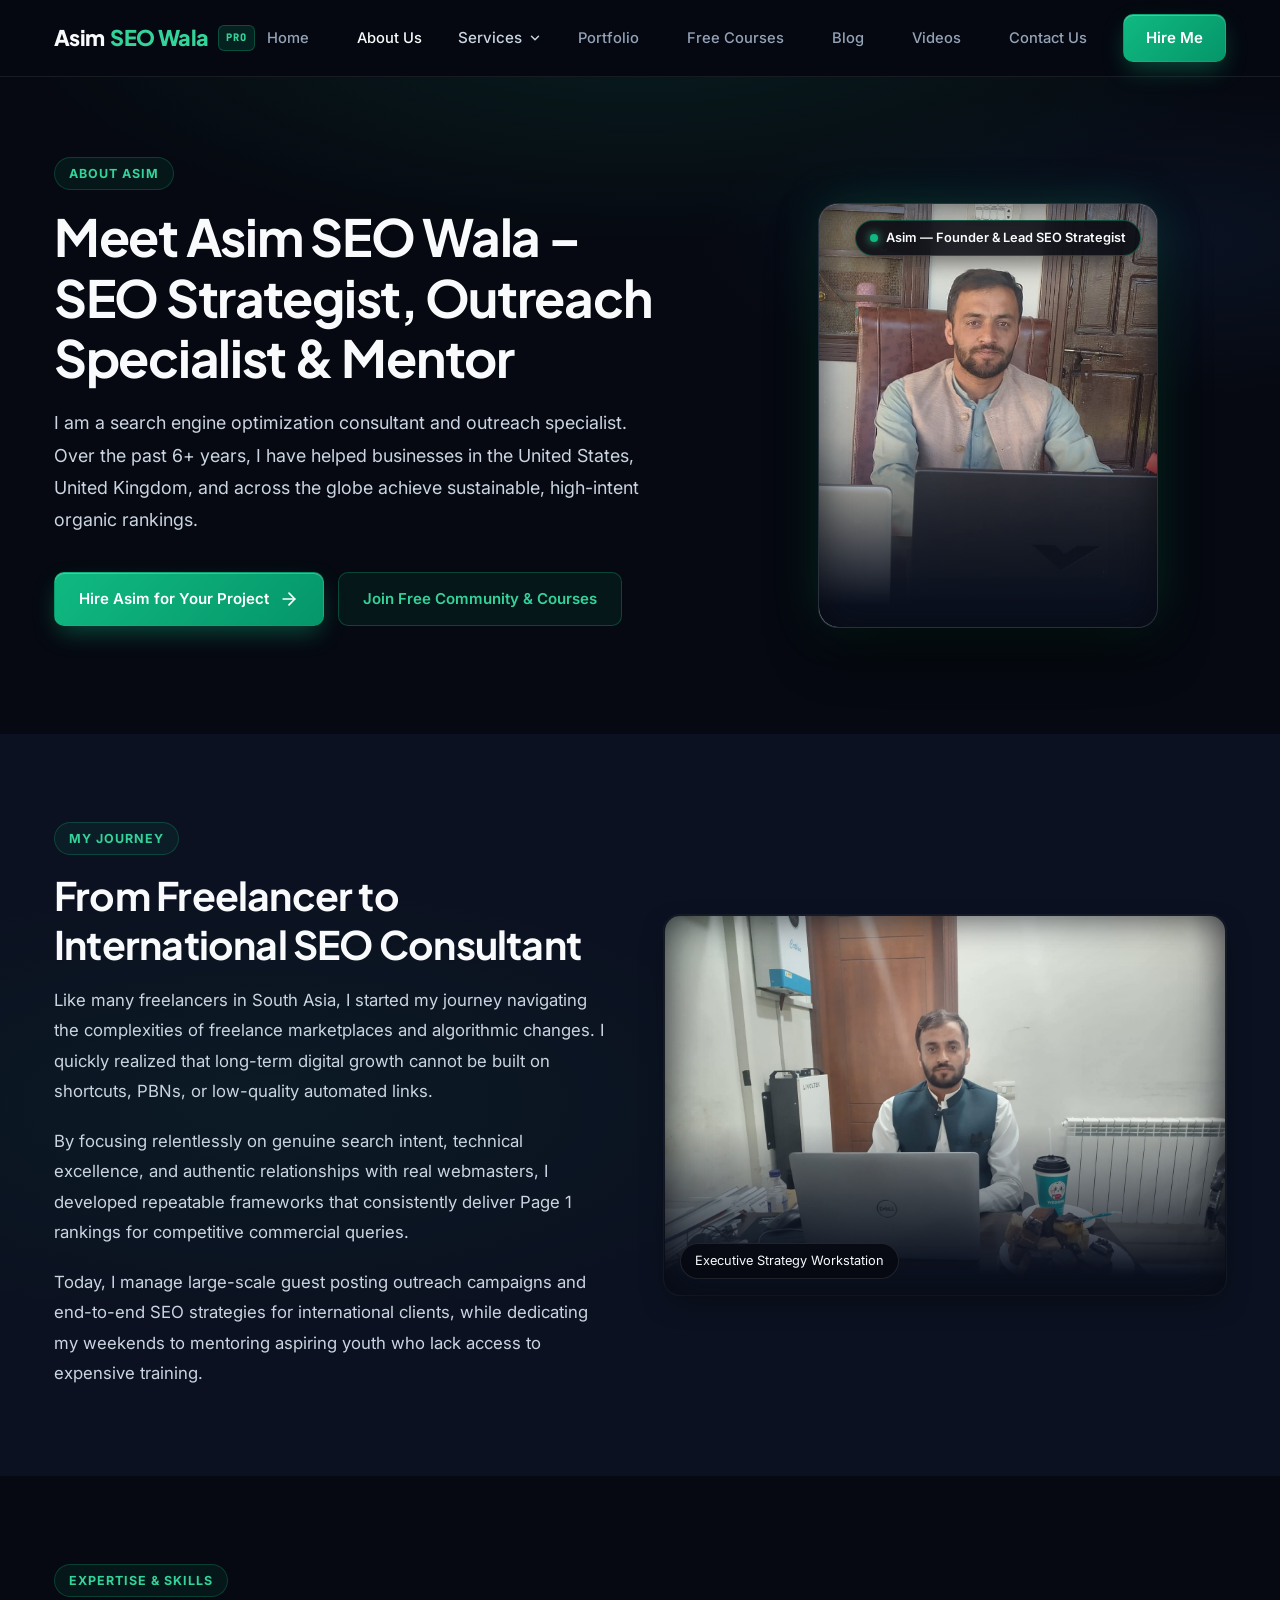
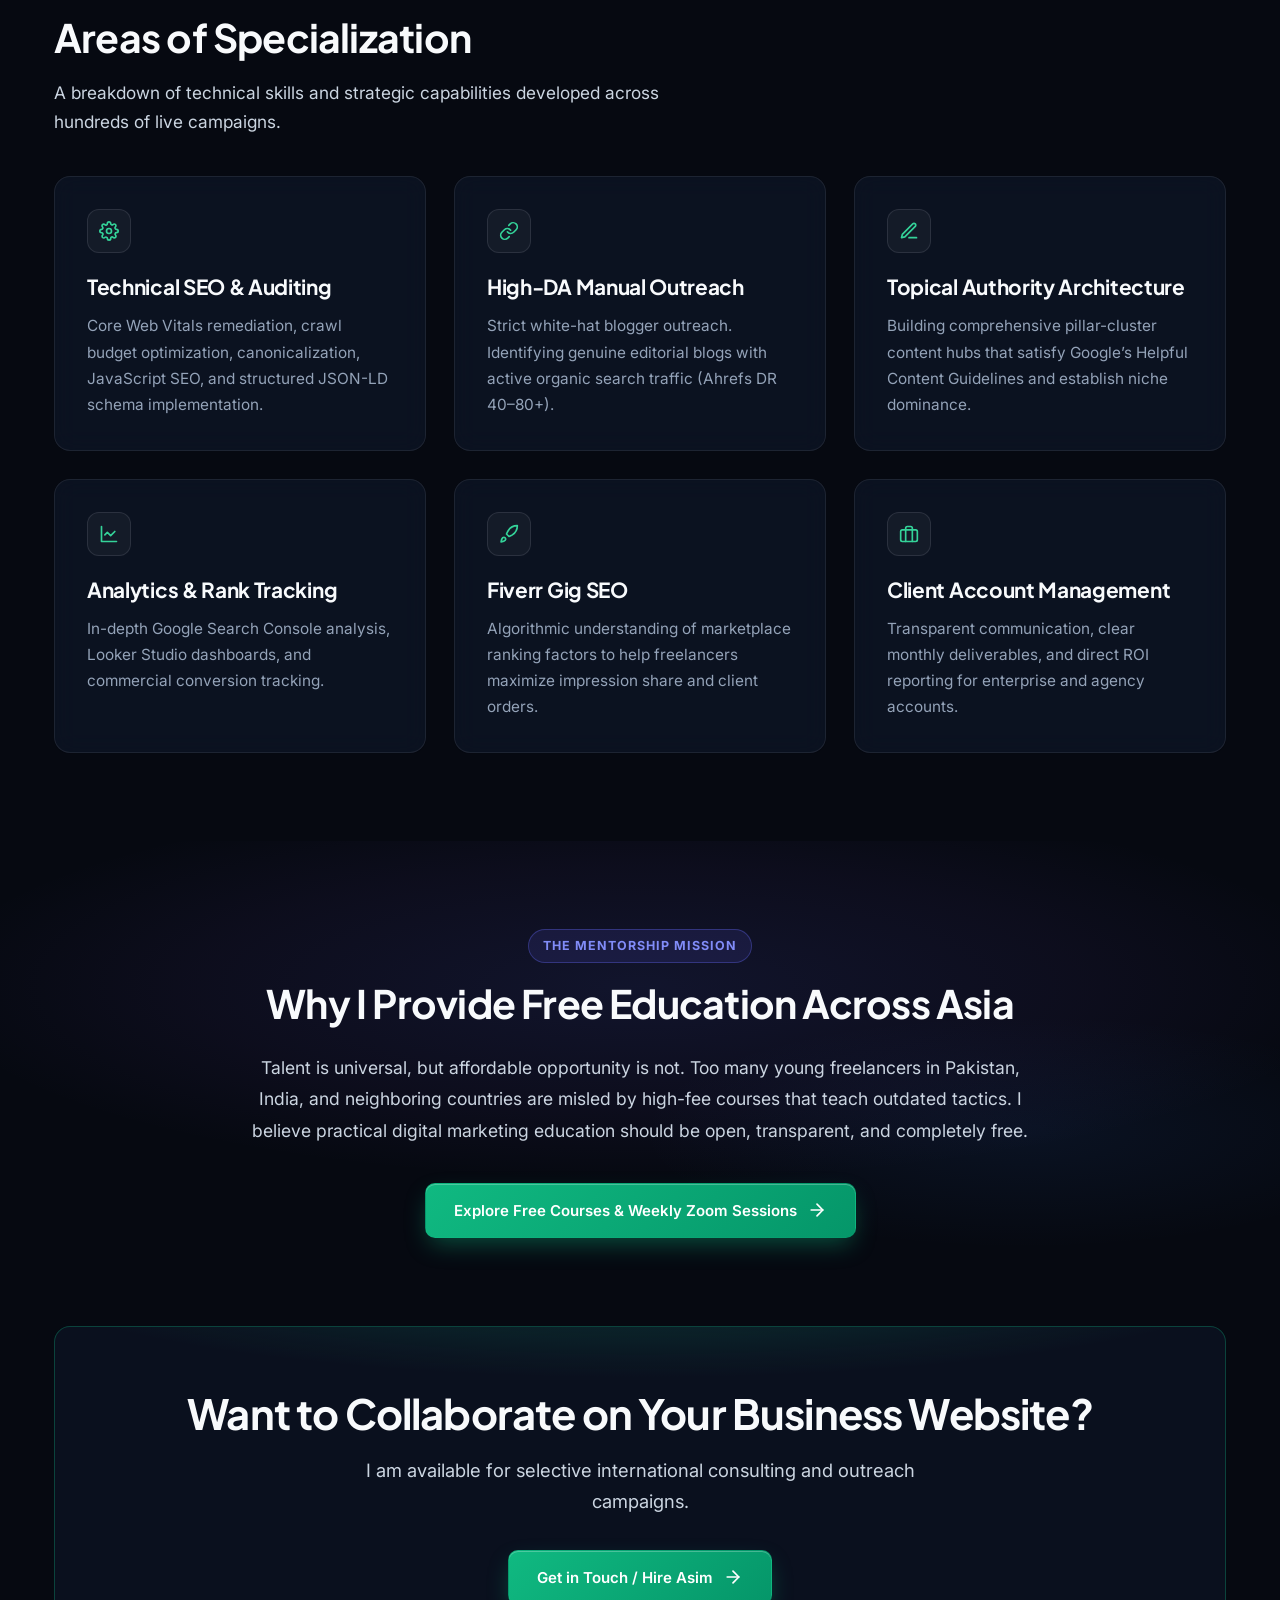
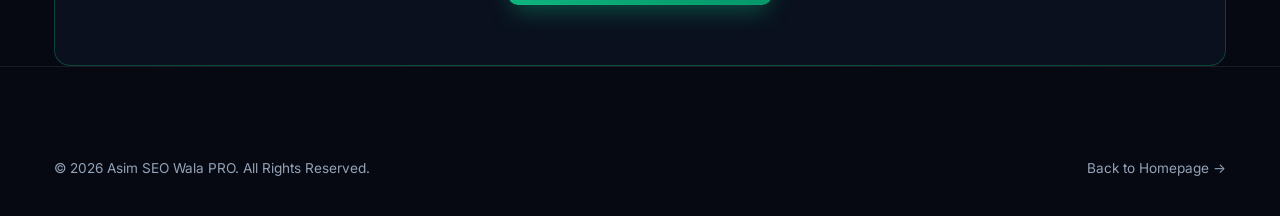
==== commit 9c69fa3b: "fix(nav): align navigation labels with original blueprint (About Us, Contact Us, Blog, Videos, Hire " ====
--- a/about.html
+++ b/about.html
@@ -5,6 +5,21 @@
   <meta name="viewport" content="width=device-width, initial-scale=1.0">
   <title>About Asim | Asim SEO Wala PRO - International SEO Consultant & Educator</title>
   <meta name="description" content="Learn about Asim SEO Wala, an international SEO consultant, guest posting strategist, and educator providing free digital marketing training across Asia.">
+  <link rel="icon" type="image/svg+xml" href="assets/images/favicon.svg">
+  <link rel="canonical" href="https://personal-brand-portfolio-three.vercel.app/about.html">
+
+  <meta property="og:type" content="website">
+  <meta property="og:site_name" content="Asim SEO Wala PRO">
+  <meta property="og:title" content="About Asim | Asim SEO Wala PRO">
+  <meta property="og:description" content="Learn about Asim SEO Wala, an international SEO consultant, guest posting strategist, and educator.">
+  <meta property="og:url" content="https://personal-brand-portfolio-three.vercel.app/about.html">
+  <meta property="og:image" content="https://personal-brand-portfolio-three.vercel.app/assets/images/asim-hero-headshot.jpg">
+
+  <meta name="twitter:card" content="summary_large_image">
+  <meta name="twitter:title" content="About Asim | Asim SEO Wala PRO">
+  <meta name="twitter:description" content="International SEO consultant, guest posting strategist, and educator.">
+  <meta name="twitter:image" content="https://personal-brand-portfolio-three.vercel.app/assets/images/asim-hero-headshot.jpg">
+
   <link rel="preconnect" href="https://fonts.googleapis.com">
   <link rel="preconnect" href="https://fonts.gstatic.com" crossorigin>
   <link href="https://fonts.googleapis.com/css2?family=Inter:wght@400;500;600;700&family=JetBrains+Mono:wght@500;600;700;800&family=Plus+Jakarta+Sans:wght@500;600;700;800&display=swap" rel="stylesheet">
@@ -23,7 +38,7 @@
       </button>
       <ul class="nav-menu">
         <li class="nav-item"><a href="index.html" class="nav-link">Home</a></li>
-        <li class="nav-item"><a href="about.html" class="nav-link active">About Asim</a></li>
+        <li class="nav-item"><a href="about.html" class="nav-link active">About Us</a></li>
         <li class="nav-item has-dropdown">
           <button type="button" class="nav-link dropdown-toggle" aria-expanded="false">
             <span>Services</span>
@@ -67,10 +82,10 @@
         </li>
         <li class="nav-item"><a href="portfolio.html" class="nav-link">Portfolio</a></li>
         <li class="nav-item"><a href="free-courses.html" class="nav-link">Free Courses</a></li>
-        <li class="nav-item"><a href="blog.html" class="nav-link">Articles</a></li>
-        <li class="nav-item"><a href="videos.html" class="nav-link">Videos & YouTube</a></li>
-        <li class="nav-item"><a href="contact.html" class="nav-link">Contact</a></li>
-        <li class="nav-item"><a href="contact.html" class="btn btn-primary" style="padding: 10px 22px;">Hire Asim</a></li>
+        <li class="nav-item"><a href="blog.html" class="nav-link">Blog</a></li>
+        <li class="nav-item"><a href="videos.html" class="nav-link">Videos</a></li>
+        <li class="nav-item"><a href="contact.html" class="nav-link">Contact Us</a></li>
+        <li class="nav-item"><a href="contact.html" class="btn btn-primary" style="padding: 10px 22px;">Hire Me</a></li>
       </ul>
     </div>
   </header>
--- a/assets/css/styles.css
+++ b/assets/css/styles.css
@@ -1419,31 +1419,92 @@
     top: 76px;
     left: 0;
     width: 100%;
-    background: rgba(6, 9, 17, 0.98);
-    backdrop-filter: blur(20px);
-    -webkit-backdrop-filter: blur(20px);
-    border-bottom: 1px solid rgba(255, 255, 255, 0.1);
+    height: calc(100vh - 76px);
+    background: #060911;
+    border-bottom: 2px solid rgba(16, 185, 129, 0.4);
+    box-shadow: 0 30px 60px rgba(0, 0, 0, 0.95);
     flex-direction: column;
-    padding: 24px;
-    gap: 16px;
+    padding: 20px 18px 40px;
+    gap: 10px;
     display: none;
-    max-height: calc(100vh - 76px);
     overflow-y: auto;
+    -webkit-overflow-scrolling: touch;
+    z-index: 99999;
   }
 
   .nav-menu.open {
     display: flex;
+    animation: menu-slide-down 0.25s cubic-bezier(0.16, 1, 0.3, 1);
+  }
+
+  @keyframes menu-slide-down {
+    from {
+      opacity: 0;
+      transform: translateY(-8px);
+    }
+    to {
+      opacity: 1;
+      transform: translateY(0);
+    }
+  }
+
+  .nav-menu .nav-item {
+    width: 100%;
+  }
+
+  .nav-menu .nav-link:not(.dropdown-toggle) {
+    display: flex;
+    align-items: center;
+    justify-content: space-between;
+    width: 100%;
+    font-size: 1.05rem;
+    font-weight: 600;
+    color: var(--c-slate-200);
+    padding: 12px 16px;
+    background: rgba(255, 255, 255, 0.03);
+    border: 1px solid rgba(255, 255, 255, 0.06);
+    border-radius: 10px;
+    transition: all 0.2s ease;
+  }
+
+  .nav-menu .nav-link:hover,
+  .nav-menu .nav-link.active {
+    color: #FAFAFA;
+    background: rgba(16, 185, 129, 0.12);
+    border-color: rgba(16, 185, 129, 0.35);
+  }
+
+  .dropdown-toggle {
+    width: 100%;
+    display: flex;
+    align-items: center;
+    justify-content: space-between;
+    font-size: 1.05rem;
+    font-weight: 600;
+    color: var(--c-slate-200);
+    padding: 12px 16px;
+    background: rgba(255, 255, 255, 0.03);
+    border: 1px solid rgba(255, 255, 255, 0.06);
+    border-radius: 10px;
+    cursor: pointer;
+    transition: all 0.2s ease;
+  }
+
+  .has-dropdown.dropdown-open .dropdown-toggle {
+    color: #FAFAFA;
+    background: rgba(16, 185, 129, 0.12);
+    border-color: rgba(16, 185, 129, 0.35);
   }
 
   .dropdown-menu {
     position: static;
     display: none !important;
-    background: rgba(255, 255, 255, 0.03);
-    border: 1px solid rgba(255, 255, 255, 0.06);
-    border-radius: 8px;
+    background: rgba(11, 17, 32, 0.98);
+    border: 1px solid rgba(16, 185, 129, 0.25);
+    border-radius: 10px;
     margin-top: 8px;
-    padding: 6px;
-    box-shadow: none;
+    padding: 8px;
+    box-shadow: 0 10px 25px rgba(0, 0, 0, 0.5);
     width: 100%;
   }
 
@@ -1452,10 +1513,20 @@
     animation: dropdown-pop 0.2s ease;
   }
 
-  .dropdown-toggle {
+  .dropdown-item a {
+    padding: 10px 14px;
+    font-size: 0.94rem;
+    color: var(--c-slate-300);
+  }
+
+  .nav-menu .nav-item .btn-primary {
     width: 100%;
-    justify-content: space-between;
-    padding: 6px 0;
+    margin-top: 8px;
+    padding: 14px;
+    font-size: 1.02rem;
+    font-weight: 700;
+    justify-content: center;
+    box-shadow: 0 8px 24px rgba(16, 185, 129, 0.25);
   }
 
   .grid-2, .grid-3, .grid-4 {
@@ -1596,3 +1667,85 @@
     padding: 26px 18px;
   }
 }
+
+/* ==========================================================================
+   Toast Notification System (Modern Feedback Architecture)
+   ========================================================================== */
+.toast-container {
+  position: fixed;
+  top: 24px;
+  right: 24px;
+  z-index: 99999;
+  display: flex;
+  flex-direction: column;
+  gap: 12px;
+  pointer-events: none;
+  max-width: 440px;
+  width: calc(100% - 48px);
+}
+
+.toast-card {
+  pointer-events: auto;
+  display: flex;
+  align-items: flex-start;
+  gap: 14px;
+  background: rgba(11, 17, 32, 0.96);
+  border: 1px solid rgba(16, 185, 129, 0.4);
+  box-shadow: 0 20px 40px rgba(0, 0, 0, 0.6), 0 0 24px rgba(16, 185, 129, 0.15);
+  border-radius: 12px;
+  padding: 16px 18px;
+  backdrop-filter: blur(16px);
+  -webkit-backdrop-filter: blur(16px);
+  transform: translateY(-20px);
+  opacity: 0;
+  transition: all 0.3s cubic-bezier(0.16, 1, 0.3, 1);
+}
+
+.toast-card.show {
+  transform: translateY(0);
+  opacity: 1;
+}
+
+.toast-icon {
+  width: 24px;
+  height: 24px;
+  flex-shrink: 0;
+  color: #10B981;
+  margin-top: 2px;
+}
+
+.toast-content {
+  flex: 1;
+}
+
+.toast-title {
+  font-family: var(--font-heading);
+  font-size: 0.95rem;
+  font-weight: 700;
+  color: #FAFAFA;
+  margin-bottom: 4px;
+}
+
+.toast-desc {
+  font-size: 0.85rem;
+  color: #94A3B8;
+  line-height: 1.5;
+}
+
+.toast-close {
+  background: none;
+  border: none;
+  color: #64748B;
+  cursor: pointer;
+  padding: 4px;
+  display: flex;
+  align-items: center;
+  justify-content: center;
+  border-radius: 6px;
+  transition: color 0.2s ease;
+}
+
+.toast-close:hover {
+  color: #FAFAFA;
+}
+
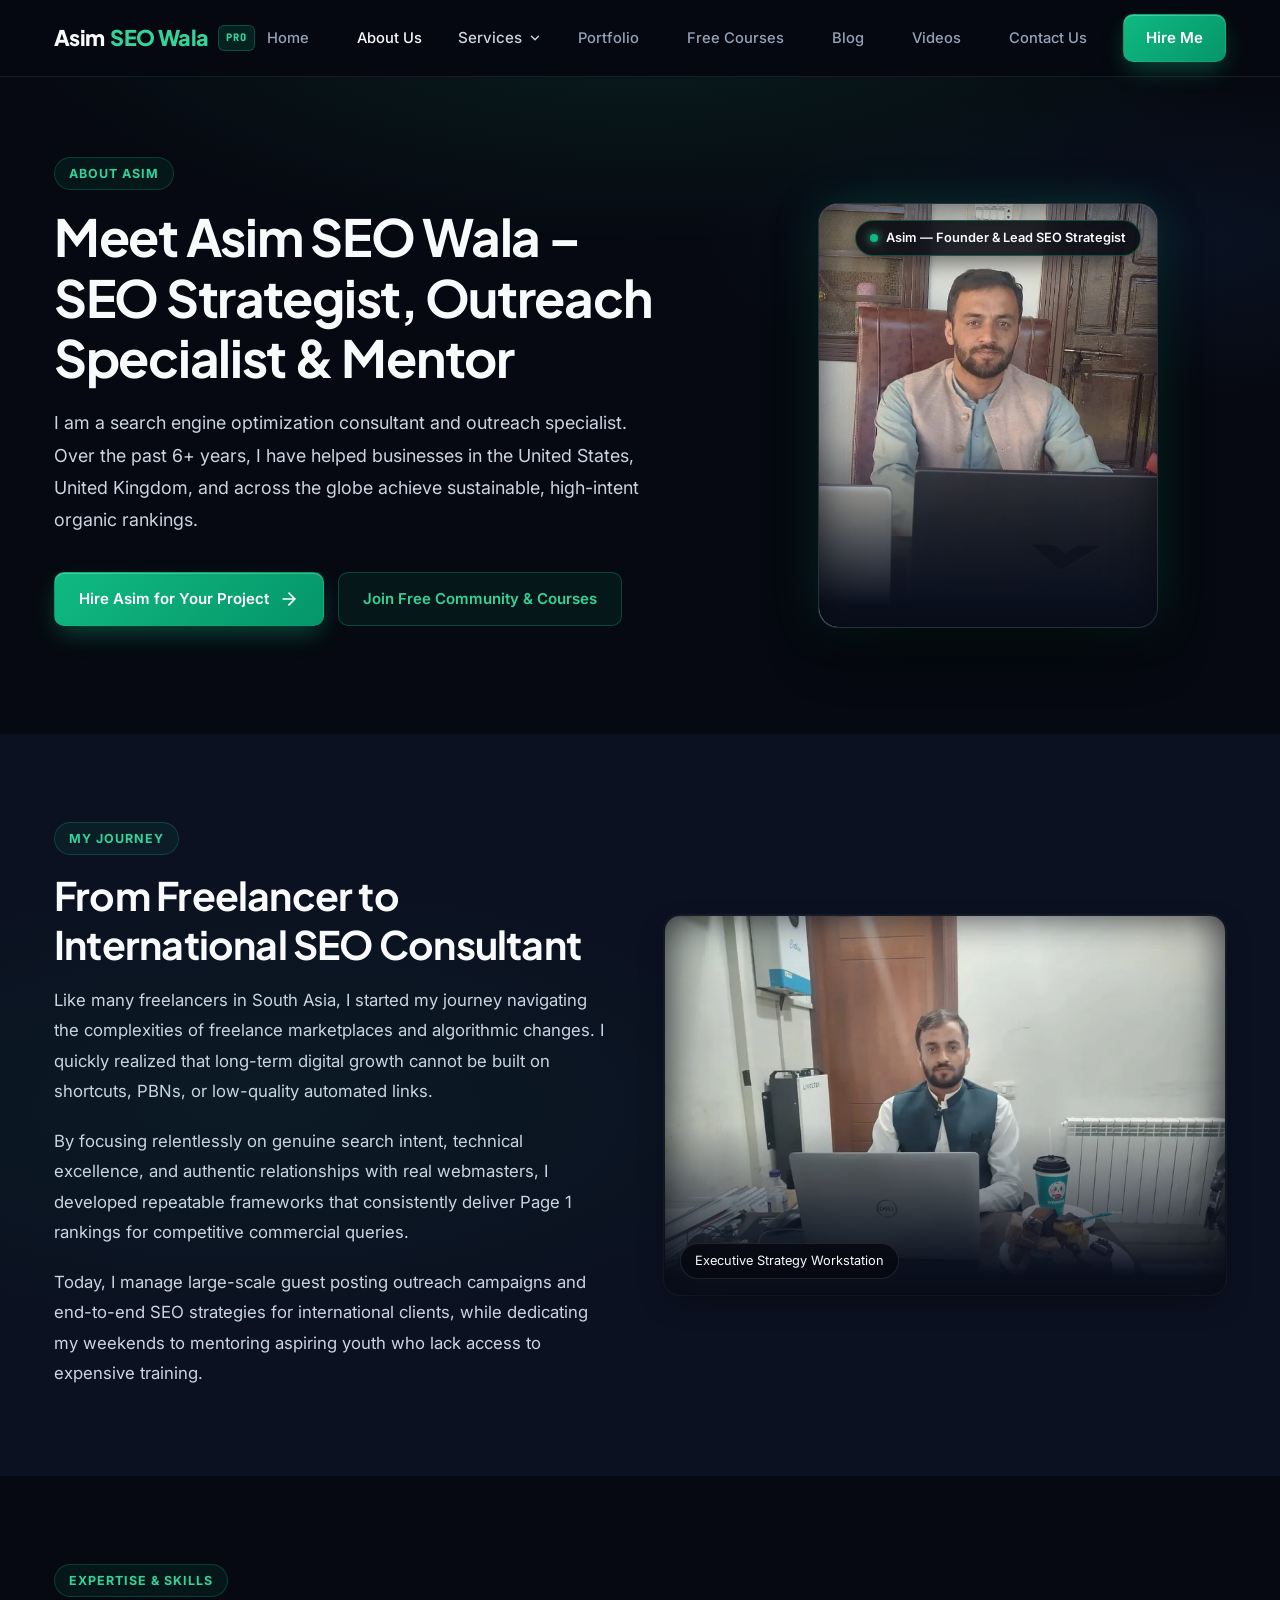
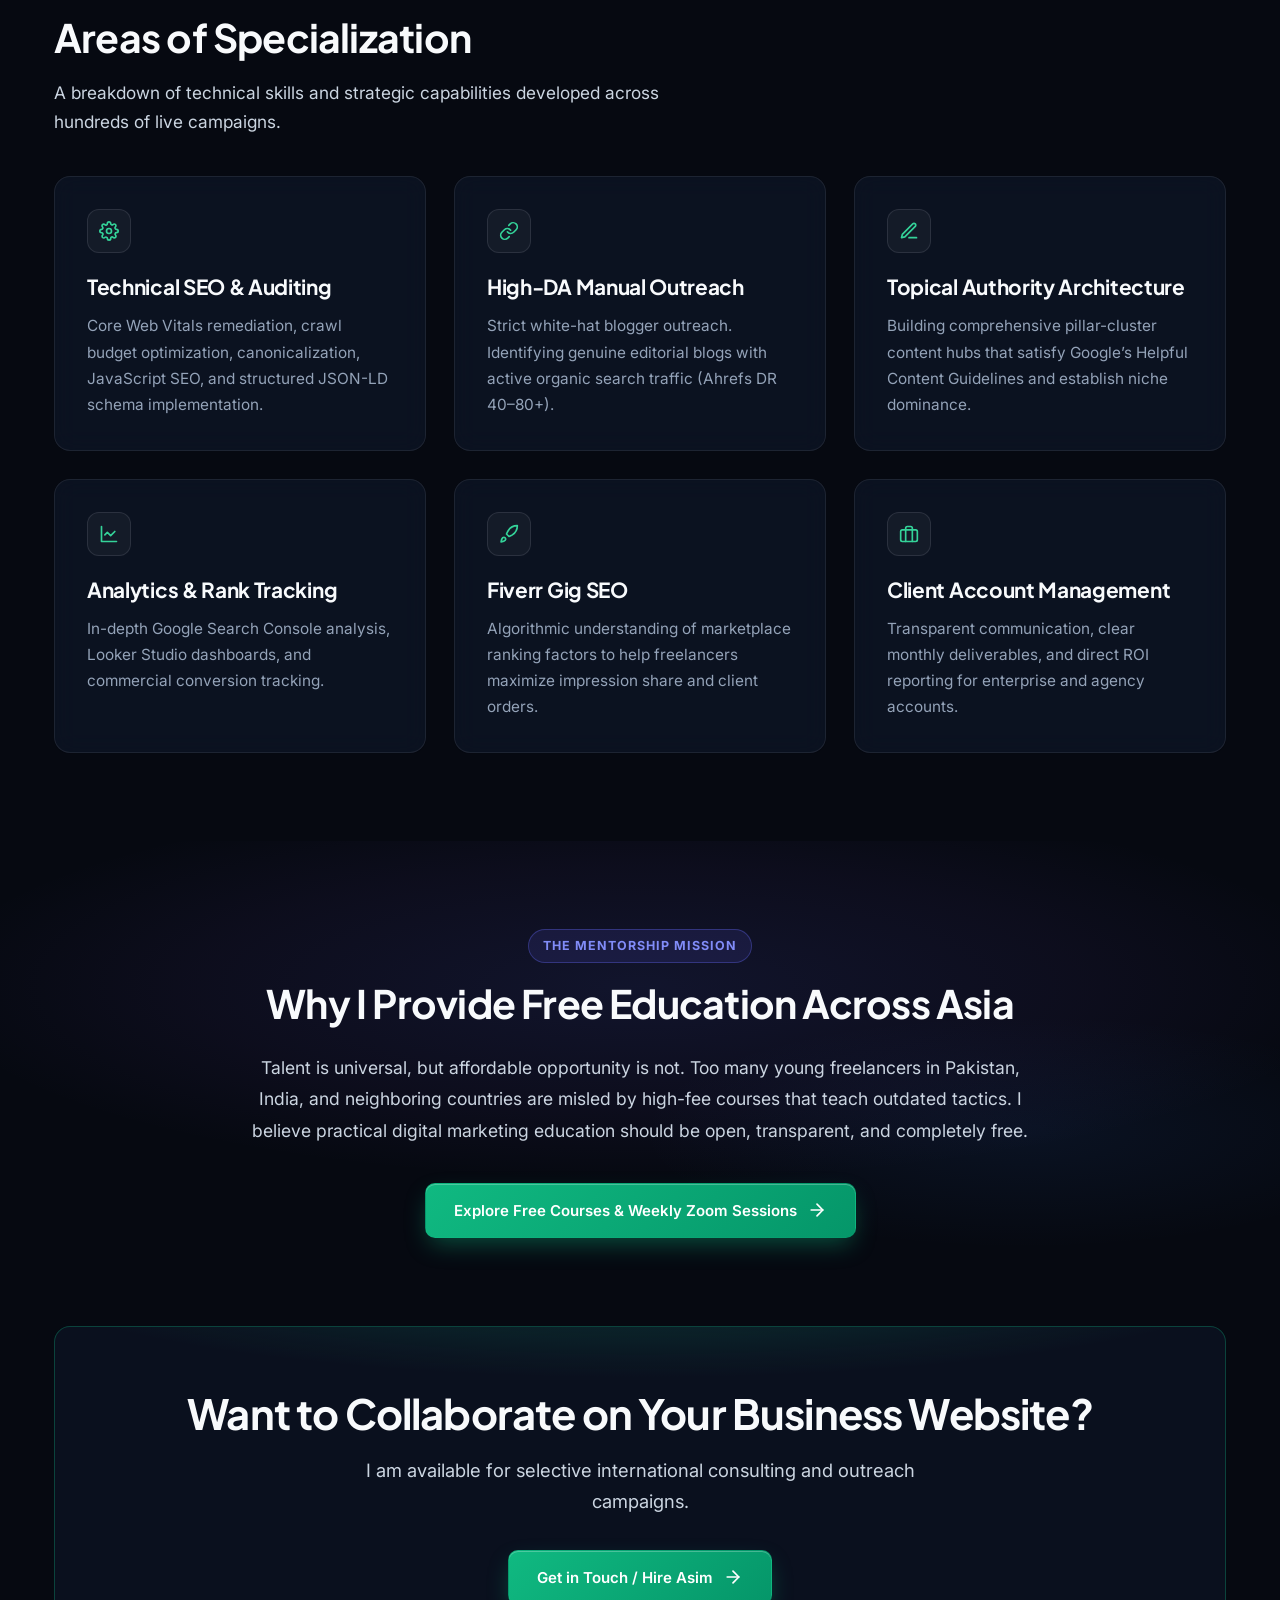
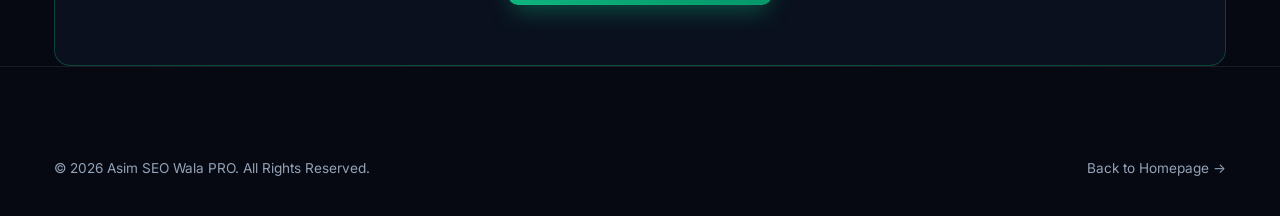
==== commit fa9bd144: "perf: maximum speed optimization - WebP images, lazy loading, non-blocking fonts, minified CSS/JS" ====
--- a/about.html
+++ b/about.html
@@ -22,8 +22,13 @@
 
   <link rel="preconnect" href="https://fonts.googleapis.com">
   <link rel="preconnect" href="https://fonts.gstatic.com" crossorigin>
-  <link href="https://fonts.googleapis.com/css2?family=Inter:wght@400;500;600;700&family=JetBrains+Mono:wght@500;600;700;800&family=Plus+Jakarta+Sans:wght@500;600;700;800&display=swap" rel="stylesheet">
-  <link rel="stylesheet" href="assets/css/styles.css">
+  <link rel="preload" as="style" href="https://fonts.googleapis.com/css2?family=Inter:wght@400;500;600;700&family=JetBrains+Mono:wght@500;600;700;800&family=Plus+Jakarta+Sans:wght@500;600;700;800&display=swap">
+  <link rel="stylesheet" href="https://fonts.googleapis.com/css2?family=Inter:wght@400;500;600;700&family=JetBrains+Mono:wght@500;600;700;800&family=Plus+Jakarta+Sans:wght@500;600;700;800&display=swap" media="print" onload="this.media='all'">
+  <noscript>
+    <link rel="stylesheet" href="https://fonts.googleapis.com/css2?family=Inter:wght@400;500;600;700&family=JetBrains+Mono:wght@500;600;700;800&family=Plus+Jakarta+Sans:wght@500;600;700;800&display=swap">
+  </noscript>
+  <link rel="preload" as="image" href="assets/images/asim-hero-headshot.webp" type="image/webp" fetchpriority="high">
+  <link rel="stylesheet" href="assets/css/styles.min.css">
 </head>
 <body>
 
@@ -114,7 +119,10 @@
               <span class="hero-portrait-badge">
                 <span class="pulse-indicator"></span> Asim — Founder & Lead SEO Strategist
               </span>
-              <img src="assets/images/asim-hero-headshot.jpg" alt="Asim - SEO Consultant" class="hero-portrait-img">
+              <picture>
+                <source srcset="assets/images/asim-hero-headshot.webp" type="image/webp">
+                <img src="assets/images/asim-hero-headshot.jpg" alt="Asim - SEO Consultant" class="hero-portrait-img" width="600" height="750" fetchpriority="high">
+              </picture>
             </div>
           </div>
         </div>
@@ -144,7 +152,10 @@
           <div>
             <!-- Smart CSS Cropped Photo #5 (Pastry plate cropped out on right edge) -->
             <div class="editorial-img-wrap" style="position: relative; border-radius: var(--radius-md); overflow: hidden; box-shadow: var(--shadow-card);">
-              <img src="assets/images/asim-dell-desk.jpg" alt="Asim in Executive Office Workstation" class="crop-dell-desk">
+              <picture>
+                <source srcset="assets/images/asim-dell-desk.webp" type="image/webp">
+                <img src="assets/images/asim-dell-desk.jpg" alt="Asim in Executive Office Workstation" class="crop-dell-desk" width="800" height="600" loading="lazy" decoding="async">
+              </picture>
               <div style="position: absolute; bottom: 16px; left: 16px; background: rgba(6,9,17,0.85); backdrop-filter: blur(8px); border: 1px solid rgba(255,255,255,0.1); padding: 6px 14px; border-radius: var(--radius-full); font-size: 0.8rem; color: var(--c-white); z-index: 3;">
                 Executive Strategy Workstation
               </div>
@@ -255,6 +266,6 @@
     </div>
   </footer>
 
-  <script src="assets/js/main.js"></script>
+  <script src="assets/js/main.min.js" defer></script>
 </body>
 </html>
--- a/assets/css/styles.min.css
+++ b/assets/css/styles.min.css
@@ -0,0 +1 @@
+@import url('https://fonts.googleapis.com/css2?family=Inter:wght@400;500;600;700&family=JetBrains+Mono:wght@500;600;700;800&family=Plus+Jakarta+Sans:wght@500;600;700;800&display=swap');:root{--c-obsidian-950:#060911;--c-obsidian-900:#0B1120;--c-slate-900:#0f172a;--c-slate-800:#1e293b;--c-slate-700:#334155;--c-slate-600:#475569;--c-slate-400:#94a3b8;--c-slate-300:#cbd5e1;--c-slate-100:#f1f5f9;--c-white:#f8fafc;--c-emerald-500:#10b981;--c-emerald-400:#34d399;--c-emerald-600:#059669;--c-cyan-400:#38bdf8;--c-blue-500:#3b82f6;--c-blue-600:#2563eb;--c-indigo-500:#6366f1;--glass-card-bg:rgba(15,23,42,0.65);--glass-card-hover:rgba(15,23,42,0.85);--glass-card-border:rgba(255,255,255,0.08);--glass-card-border-hover:rgba(16,185,129,0.4);--glass-nav-bg:rgba(6,9,17,0.85);--glass-icon-bg:rgba(255,255,255,0.04);--glass-icon-border:rgba(255,255,255,0.1);--grad-emerald:linear-gradient(135deg,#10b981 0%,#059669 100%);--grad-emerald-text:linear-gradient(135deg,#34d399 0%,#10b981 40%,#38bdf8 100%);--grad-border-top:linear-gradient(90deg,transparent,#10b981 50%,#38bdf8 80%,transparent);--shadow-subtle:0 1px 2px rgba(0,0,0,0.4);--shadow-card:0 10px 30px -10px rgba(0,0,0,0.5),0 0 1px 1px rgba(255,255,255,0.05);--shadow-card-hover:0 25px 50px -12px rgba(0,0,0,0.7),0 0 25px -5px rgba(16,185,129,0.2);--shadow-glow-emerald:0 0 50px -10px rgba(16,185,129,0.35);--shadow-glow-purple:0 0 50px -10px rgba(99,102,241,0.25);--shadow-btn:0 10px 25px -5px rgba(16,185,129,0.4),inset 0 1px 0 rgba(255,255,255,0.25);--radius-xs:6px;--radius-sm:10px;--radius-md:16px;--radius-lg:24px;--radius-full:9999px;--max-w:1220px}*{box-sizing:border-box;margin:0;padding:0}html{scroll-behavior:smooth;background-color:var(--c-obsidian-950)}body{font-family:'Inter',-apple-system,BlinkMacSystemFont,"Segoe UI",Roboto,sans-serif;color:var(--c-slate-400);background-color:var(--c-obsidian-950);line-height:1.7;font-size:16px;-webkit-font-smoothing:antialiased;-moz-osx-font-smoothing:grayscale;overflow-x:hidden}a{color:inherit;text-decoration:none;transition:all 0.25s cubic-bezier(0.16,1,0.3,1)}picture{display:contents}img{max-width:100%;height:auto;display:block}.container{width:100%;max-width:var(--max-w);margin:0 auto;padding:0 24px}.editorial-img-wrap{position:relative;overflow:hidden;border-radius:var(--radius-sm);background:var(--c-obsidian-900)}.editorial-img-wrap::after{content:'';position:absolute;inset:0;pointer-events:none;box-shadow:inset 0 0 40px rgba(6,9,17,0.85);background:linear-gradient(to top,#0B1120 5%,transparent 45%);border-radius:inherit;z-index:2}.editorial-img-wrap img,.hero-portrait-frame img,.bento-card img,.live-studio-frame img,.crop-dell-desk{filter:contrast(1.06) saturate(0.95);transition:transform 0.5s cubic-bezier(0.16,1,0.3,1),filter 0.3s ease;display:block}h1,h2,h3,h4,h5{font-family:'Plus Jakarta Sans',-apple-system,BlinkMacSystemFont,"Segoe UI",Roboto,sans-serif;color:var(--c-white);font-weight:700;line-height:1.22;letter-spacing:-0.02em}h1{font-size:clamp(2.2rem,4vw,3.4rem);letter-spacing:-0.025em;line-height:1.18;margin-bottom:20px}h2{font-size:clamp(1.75rem,3.2vw,2.45rem);letter-spacing:-0.02em;line-height:1.25;margin-bottom:16px}h3{font-size:clamp(1.22rem,2vw,1.48rem);letter-spacing:-0.015em;line-height:1.35;margin-bottom:10px}h4{font-size:1.08rem;letter-spacing:-0.01em;line-height:1.4;margin-bottom:8px}.gradient-title{background:var(--grad-emerald-text);-webkit-background-clip:text;-webkit-text-fill-color:transparent;display:inline}.mono-metric{font-family:'JetBrains Mono',monospace;font-variant-numeric:tabular-nums;letter-spacing:-0.02em}.pill-badge{display:inline-flex;align-items:center;gap:8px;font-size:0.78rem;font-weight:700;text-transform:uppercase;letter-spacing:0.08em;color:var(--c-emerald-400);background:rgba(16,185,129,0.08);border:1px solid rgba(16,185,129,0.25);padding:5px 14px;border-radius:var(--radius-full);margin-bottom:16px}.section-subtext{font-size:1.08rem;color:var(--c-slate-300);max-width:660px;line-height:1.68;margin-bottom:40px}.icon{width:20px;height:20px;stroke-width:2;stroke:currentColor;fill:none;stroke-linecap:round;stroke-linejoin:round;display:inline-block;vertical-align:middle}.icon-box{width:44px;height:44px;display:inline-flex;align-items:center;justify-content:center;background:var(--glass-icon-bg);border:1px solid var(--glass-icon-border);border-radius:12px;color:var(--c-emerald-400);transition:all 0.25s ease;flex-shrink:0}.card:hover .icon-box,.bento-card:hover .icon-box{background:rgba(16,185,129,0.12);border-color:rgba(16,185,129,0.35);color:#ffffff;transform:scale(1.05)}.star-icon{width:16px;height:16px;fill:#f59e0b;stroke:#f59e0b}.site-header{position:sticky;top:0;z-index:1000;background:var(--glass-nav-bg);backdrop-filter:blur(16px);-webkit-backdrop-filter:blur(16px);border-bottom:1px solid rgba(255,255,255,0.08);transition:all 0.3s ease}.nav-container{display:flex;align-items:center;justify-content:space-between;height:76px}.site-logo{display:inline-flex;align-items:center;gap:6px;font-family:'Plus Jakarta Sans',sans-serif;font-size:1.35rem;font-weight:800;letter-spacing:-0.03em;color:var(--c-white)}.logo-brand{color:var(--c-white)}.logo-tag{color:var(--c-emerald-400)}.logo-badge{font-family:'JetBrains Mono',monospace;font-size:0.65rem;font-weight:800;letter-spacing:0.08em;padding:3px 7px;border-radius:var(--radius-xs);background:rgba(16,185,129,0.15);border:1px solid rgba(16,185,129,0.3);color:var(--c-emerald-400);margin-left:4px}.nav-menu{display:flex;align-items:center;gap:24px;list-style:none}.nav-item{position:relative}.nav-link{font-size:0.92rem;font-weight:500;color:var(--c-slate-400);padding:8px 12px;border-radius:var(--radius-xs)}.nav-link:hover,.nav-link.active{color:var(--c-white)}.has-dropdown{position:relative}.dropdown-toggle{background:none;border:none;cursor:pointer;font-family:inherit;font-size:0.95rem;font-weight:500;color:var(--c-slate-300);display:inline-flex;align-items:center;gap:6px;padding:0;transition:color 0.2s ease}.dropdown-toggle:hover,.has-dropdown:hover .dropdown-toggle,.has-dropdown.dropdown-open .dropdown-toggle{color:var(--c-white)}.dropdown-chevron{width:14px;height:14px;stroke-width:2.5;transition:transform 0.25s ease}.has-dropdown.dropdown-open .dropdown-chevron,.has-dropdown:hover .dropdown-chevron{transform:rotate(180deg)}.dropdown-menu{position:absolute;top:calc(100% + 12px);left:0;min-width:245px;background:rgba(11,17,32,0.98);backdrop-filter:blur(20px);-webkit-backdrop-filter:blur(20px);border:1px solid rgba(255,255,255,0.12);border-radius:var(--radius-sm);padding:8px;list-style:none;box-shadow:0 20px 45px -10px rgba(0,0,0,0.85),0 0 20px rgba(16,185,129,0.15);display:none;z-index:1000}.has-dropdown:hover .dropdown-menu,.has-dropdown.dropdown-open .dropdown-menu{display:block !important;animation:dropdown-pop 0.2s cubic-bezier(0.16,1,0.3,1)}@keyframes dropdown-pop{from{opacity:0;transform:translateY(-6px)}to{opacity:1;transform:translateY(0)}}.dropdown-item a{display:flex;align-items:center;justify-content:space-between;padding:10px 14px;font-size:0.9rem;font-weight:500;color:var(--c-slate-300);border-radius:var(--radius-xs);transition:all 0.2s ease}.dropdown-item a:hover{color:var(--c-white);background:rgba(255,255,255,0.08);transform:translateX(3px)}.mobile-toggle{display:none;background:var(--glass-icon-bg);border:1px solid var(--glass-icon-border);color:var(--c-white);padding:8px 12px;border-radius:var(--radius-xs);cursor:pointer}.btn{display:inline-flex;align-items:center;justify-content:center;gap:10px;font-size:0.94rem;font-weight:600;padding:13px 24px;border-radius:var(--radius-sm);cursor:pointer;border:1px solid transparent;transition:all 0.25s cubic-bezier(0.16,1,0.3,1);text-decoration:none;white-space:nowrap}.btn-primary{background:var(--grad-emerald);color:#ffffff !important;box-shadow:var(--shadow-btn)}.btn-primary:hover{transform:translateY(-2px);box-shadow:0 16px 32px -4px rgba(16,185,129,0.5),inset 0 1px 0 rgba(255,255,255,0.35);color:#ffffff !important}.btn-secondary{background:rgba(255,255,255,0.05);border:1px solid rgba(255,255,255,0.12);color:var(--c-white) !important;backdrop-filter:blur(8px)}.btn-secondary:hover{background:rgba(255,255,255,0.1);border-color:rgba(255,255,255,0.25);transform:translateY(-2px);color:#ffffff !important}.btn-outline-green{background:rgba(16,185,129,0.08);border:1px solid rgba(16,185,129,0.3);color:var(--c-emerald-400) !important}.btn-outline-green:hover{background:rgba(16,185,129,0.16);border-color:rgba(16,185,129,0.5);transform:translateY(-2px)}.hero-section{position:relative;padding:90px 0 60px;background-color:var(--c-obsidian-950);background-image:radial-gradient(ellipse 70% 50% at 50% -10%,rgba(16,185,129,0.12) 0%,transparent 70%),radial-gradient(ellipse 60% 40% at 90% 25%,rgba(59,130,246,0.08) 0%,transparent 60%);overflow:hidden}.hero-grid{display:grid;grid-template-columns:1.15fr 0.95fr;gap:48px;align-items:center}.status-pill{display:inline-flex;align-items:center;gap:10px;font-size:0.85rem;font-weight:600;color:var(--c-emerald-400);background:rgba(16,185,129,0.08);border:1px solid rgba(16,185,129,0.25);padding:6px 16px;border-radius:var(--radius-full);margin-bottom:24px}.pulse-indicator{width:8px;height:8px;background-color:var(--c-emerald-500);border-radius:50%;box-shadow:0 0 10px var(--c-emerald-400);animation:pulse-dot 2s infinite ease-in-out}@keyframes pulse-dot{0%,100%{transform:scale(1);opacity:1}50%{transform:scale(1.35);opacity:0.6}}.hero-description{font-size:1.12rem;color:var(--c-slate-300);line-height:1.8;margin-bottom:36px;max-width:620px}.hero-cta-group{display:flex;flex-wrap:wrap;gap:14px;margin-bottom:48px}.hero-proof-strip{display:flex;gap:36px;padding-top:24px;border-top:1px solid rgba(255,255,255,0.08)}.proof-metric{display:flex;flex-direction:column}.proof-metric strong{font-family:'JetBrains Mono',monospace;font-size:1.6rem;font-weight:800;color:var(--c-white);line-height:1.2}.proof-metric span{font-size:0.82rem;color:var(--c-slate-400);font-weight:500}.hero-stage-container{position:relative;width:100%;max-width:520px;min-height:480px;margin-left:auto;display:flex;justify-content:flex-end}.hero-ambient-glow{position:absolute;top:10%;right:10%;width:320px;height:320px;background:radial-gradient(circle,rgba(16,185,129,0.22) 0%,rgba(59,130,246,0.12) 40%,transparent 70%);filter:blur(40px);pointer-events:none;z-index:1}.hero-portrait-frame{position:relative;width:100%;max-width:340px;aspect-ratio:4 / 5;border-radius:20px;overflow:hidden;border:1px solid rgba(255,255,255,0.12);background:rgba(15,23,42,0.7);box-shadow:0 25px 60px -15px rgba(0,0,0,0.9),var(--shadow-glow-emerald);z-index:2;margin-left:auto}.hero-portrait-frame::after{content:'';position:absolute;inset:0;pointer-events:none;box-shadow:inset 0 0 40px rgba(6,9,17,0.85);background:linear-gradient(to top,#0B1120 5%,transparent 45%);border-radius:inherit;z-index:3}.hero-portrait-img{width:100%;height:100%;object-fit:cover;object-position:top center;filter:contrast(1.06) saturate(0.95);display:block}.hero-portrait-badge{position:absolute;top:16px;right:16px;display:inline-flex;align-items:center;gap:8px;font-size:0.8rem;font-weight:600;color:var(--c-white);background:rgba(6,9,17,0.88);backdrop-filter:blur(12px);-webkit-backdrop-filter:blur(12px);border:1px solid rgba(16,185,129,0.35);padding:6px 14px;border-radius:var(--radius-full);box-shadow:0 10px 25px -5px rgba(0,0,0,0.6);z-index:4}.seo-console-overlap-card{position:absolute;bottom:-20px;left:-30px;width:340px;background:rgba(15,23,42,0.92);backdrop-filter:blur(20px);-webkit-backdrop-filter:blur(20px);border:1px solid rgba(255,255,255,0.12);border-radius:16px;padding:20px 22px;box-shadow:0 25px 50px -10px rgba(0,0,0,0.85),0 0 30px -5px rgba(16,185,129,0.25);z-index:10}.console-header{display:flex;align-items:center;justify-content:space-between;margin-bottom:14px;padding-bottom:12px;border-bottom:1px solid rgba(255,255,255,0.08)}.console-header-brand{display:flex;align-items:center;gap:8px;font-size:0.85rem;font-weight:700;color:var(--c-white)}.console-header-badge{font-family:'JetBrains Mono',monospace;font-size:0.72rem;font-weight:700;color:var(--c-emerald-400);background:rgba(16,185,129,0.12);border:1px solid rgba(16,185,129,0.25);padding:3px 8px;border-radius:var(--radius-xs)}.console-metrics-row{display:grid;grid-template-columns:1fr 1fr;gap:14px;margin-bottom:16px}.console-stat-box{background:rgba(255,255,255,0.03);border:1px solid rgba(255,255,255,0.06);border-radius:var(--radius-xs);padding:10px 14px}.stat-label{font-size:0.75rem;color:var(--c-slate-400);text-transform:uppercase;letter-spacing:0.06em;margin-bottom:2px}.stat-val{font-family:'JetBrains Mono',monospace;font-size:1.35rem;font-weight:800;color:var(--c-white);line-height:1.2}.stat-growth{font-family:'JetBrains Mono',monospace;font-size:0.75rem;font-weight:700;color:var(--c-emerald-400);margin-top:2px}.console-spline-box{width:100%;height:80px;margin-bottom:12px;position:relative}.spline-svg{width:100%;height:100%;overflow:visible}.console-verified-footer{display:flex;align-items:center;justify-content:space-between;font-size:0.78rem;color:var(--c-slate-400);padding-top:10px;border-top:1px solid rgba(255,255,255,0.06)}.logo-ticker-section{padding:28px 0;background:var(--c-obsidian-900);border-top:1px solid rgba(255,255,255,0.06);border-bottom:1px solid rgba(255,255,255,0.06);overflow:hidden;position:relative}.ticker-fade-mask{width:100%;overflow:hidden;mask-image:linear-gradient(to right,transparent,black 15%,black 85%,transparent);-webkit-mask-image:linear-gradient(to right,transparent,black 15%,black 85%,transparent)}.ticker-track{display:flex;width:max-content;animation:marquee-scroll 28s linear infinite}.ticker-content{display:flex;align-items:center;gap:36px;padding-right:36px}.ticker-item{display:inline-flex;align-items:center;gap:10px;font-family:'Plus Jakarta Sans',sans-serif;font-size:0.95rem;font-weight:700;letter-spacing:-0.01em;color:var(--c-slate-400);white-space:nowrap;transition:color 0.25s ease}.ticker-item:hover{color:var(--c-white)}.ticker-dot{width:4px;height:4px;background:var(--c-emerald-500);border-radius:50%;opacity:0.6}@keyframes marquee-scroll{0%{transform:translateX(0)}100%{transform:translateX(-50%)}}section{padding:88px 0;position:relative}.bg-alt{background-color:var(--c-obsidian-900);background-image:radial-gradient(ellipse 70% 50% at 20% 50%,rgba(16,185,129,0.06) 0%,transparent 60%)}.bg-academy-glow{background-color:var(--c-obsidian-950);background-image:radial-gradient(ellipse 70% 50% at 50% 30%,rgba(99,102,241,0.12) 0%,rgba(139,92,246,0.05) 50%,transparent 80%),radial-gradient(ellipse 50% 40% at 80% 60%,rgba(59,130,246,0.08) 0%,transparent 60%)}.card{position:relative;background:var(--glass-card-bg);backdrop-filter:blur(12px);-webkit-backdrop-filter:blur(12px);border:1px solid var(--glass-card-border);border-radius:var(--radius-md);padding:32px;transition:all 0.3s cubic-bezier(0.16,1,0.3,1);overflow:hidden}.card:hover{border-color:var(--glass-card-border-hover);transform:translateY(-4px);box-shadow:var(--shadow-card-hover)}.card-title{color:var(--c-white);font-size:1.3rem;margin-bottom:12px}.card-text{color:var(--c-slate-400);font-size:0.96rem;line-height:1.7}.grid-2{display:grid;grid-template-columns:repeat(2,1fr);gap:28px}.grid-3{display:grid;grid-template-columns:repeat(3,1fr);gap:28px}.grid-4{display:grid;grid-template-columns:repeat(4,1fr);gap:24px}.bento-grid{display:grid;grid-template-columns:repeat(12,1fr);gap:24px}.bento-card{position:relative;background:var(--glass-card-bg);backdrop-filter:blur(14px);-webkit-backdrop-filter:blur(14px);border:1px solid var(--glass-card-border);border-radius:var(--radius-md);padding:32px;transition:all 0.3s cubic-bezier(0.16,1,0.3,1);overflow:hidden;display:flex;flex-direction:column}.bento-card:hover{border-color:var(--glass-card-border-hover);transform:translateY(-4px);box-shadow:var(--shadow-card-hover)}.bento-span-7{grid-column:span 7}.bento-span-5{grid-column:span 5}.bento-span-4{grid-column:span 4}.bento-split-card{padding:0 !important;display:grid !important;grid-template-columns:1fr 1fr;align-items:stretch}.bento-split-left{padding:32px;display:flex;flex-direction:column}.bento-split-right{position:relative;height:100%;min-height:320px}.crop-china-expo-vertical{width:100%;height:100%;min-height:320px;object-fit:cover;object-position:center 15%;display:block}.bento-img-badge-overlay{position:absolute;bottom:16px;left:16px;right:16px;z-index:3}.bento-img-badge-overlay span{font-size:0.78rem;font-weight:700;color:var(--c-white);background:rgba(6,9,17,0.88);backdrop-filter:blur(8px);border:1px solid rgba(16,185,129,0.35);padding:5px 12px;border-radius:var(--radius-full);display:inline-block}.crop-pakistan-desk-top{width:100%;height:220px;object-fit:cover;object-position:center 18%;display:block}.crop-outdoor-vest-top{width:100%;height:220px;object-fit:cover;object-position:center 12%;display:block}.service-card-premium{position:relative;background:var(--glass-card-bg);backdrop-filter:blur(12px);-webkit-backdrop-filter:blur(12px);border:1px solid var(--glass-card-border);border-radius:var(--radius-md);padding:36px 32px;transition:all 0.3s cubic-bezier(0.16,1,0.3,1);overflow:hidden;display:flex;flex-direction:column}.service-card-premium::before{content:'';position:absolute;top:0;left:0;right:0;height:2px;background:var(--grad-border-top);opacity:0.8;transition:opacity 0.3s ease}.service-card-premium:hover{border-color:var(--glass-card-border-hover);transform:translateY(-5px);box-shadow:var(--shadow-card-hover)}.service-card-premium:hover::before{opacity:1;height:3px}.deliverable-tags{display:flex;flex-wrap:wrap;gap:8px;margin:20px 0 24px}.deliverable-tag{font-family:'JetBrains Mono',monospace;font-size:0.74rem;font-weight:600;color:var(--c-slate-300);background:rgba(255,255,255,0.04);border:1px solid rgba(255,255,255,0.09);padding:4px 10px;border-radius:var(--radius-xs)}.card-action{margin-top:auto;padding-top:16px}.case-card{position:relative;background:var(--glass-card-bg);backdrop-filter:blur(12px);-webkit-backdrop-filter:blur(12px);border:1px solid var(--glass-card-border);border-radius:var(--radius-md);padding:32px;transition:all 0.3s ease;display:flex;flex-direction:column}.case-card:hover{border-color:var(--glass-card-border-hover);transform:translateY(-4px);box-shadow:var(--shadow-card-hover)}.case-metric{font-family:'JetBrains Mono',monospace;font-size:2.2rem;font-weight:800;background:var(--grad-emerald-text);-webkit-background-clip:text;-webkit-text-fill-color:transparent;line-height:1.1;margin-bottom:8px}.sparkline-box{width:100%;height:48px;margin:14px 0 16px}.sparkline-svg{width:100%;height:100%;overflow:visible}.case-tag{display:inline-block;font-family:'JetBrains Mono',monospace;font-size:0.76rem;font-weight:700;text-transform:uppercase;color:var(--c-emerald-400);margin-bottom:8px}.zoom-cta-card{display:grid;grid-template-columns:1.05fr 0.95fr;gap:40px;background:rgba(11,17,32,0.9);border:1px solid rgba(99,102,241,0.25);border-radius:var(--radius-lg);padding:44px;box-shadow:var(--shadow-glow-purple),var(--shadow-card);align-items:center}.live-studio-frame{position:relative;border-radius:var(--radius-sm);overflow:hidden;border:1px solid rgba(255,255,255,0.12);box-shadow:0 20px 40px -10px rgba(0,0,0,0.7);background:var(--c-obsidian-900)}.live-studio-frame::after{content:'';position:absolute;inset:0;pointer-events:none;background:linear-gradient(to right,#0B1120 0%,transparent 35%),linear-gradient(to top,#0B1120 5%,transparent 40%),linear-gradient(to bottom,rgba(6,9,17,0.4) 0%,transparent 30%);box-shadow:inset 0 0 35px rgba(6,9,17,0.9);border-radius:inherit;z-index:2}.crop-live-studio{width:100%;height:260px;object-fit:cover;object-position:70% 25%;display:block}.live-studio-badge{position:absolute;top:14px;left:14px;display:inline-flex;align-items:center;gap:8px;font-size:0.8rem;font-weight:700;color:#ffffff;background:rgba(6,9,17,0.88);backdrop-filter:blur(10px);-webkit-backdrop-filter:blur(10px);border:1px solid rgba(239,68,68,0.4);padding:6px 14px;border-radius:var(--radius-full);z-index:4}.pulse-red{width:8px;height:8px;background-color:#ef4444;border-radius:50%;box-shadow:0 0 10px #ef4444;animation:pulse-dot 1.5s infinite ease-in-out}.zoom-meta-tags{display:flex;flex-wrap:wrap;gap:10px;margin:20px 0 28px}.zoom-meta-tag{display:inline-flex;align-items:center;gap:6px;font-size:0.82rem;color:var(--c-slate-300);background:rgba(255,255,255,0.05);border:1px solid rgba(255,255,255,0.08);padding:6px 14px;border-radius:var(--radius-full)}.crop-dell-desk{width:100%;height:380px;object-fit:cover;object-position:top left;border-radius:var(--radius-md);border:1px solid rgba(255,255,255,0.1)}.form-group{margin-bottom:20px}.form-label{display:block;font-size:0.86rem;font-weight:600;color:var(--c-slate-300);margin-bottom:8px}.form-control{width:100%;background:rgba(255,255,255,0.04);border:1px solid rgba(255,255,255,0.12);border-radius:var(--radius-sm);padding:13px 16px;color:var(--c-white);font-size:0.95rem;font-family:inherit;transition:all 0.25s ease}.form-control:focus{outline:none;border-color:var(--c-emerald-500);background:rgba(255,255,255,0.07);box-shadow:0 0 0 3px rgba(16,185,129,0.2)}textarea.form-control{min-height:120px;resize:vertical}.toc-box{background:var(--glass-card-bg);backdrop-filter:blur(12px);-webkit-backdrop-filter:blur(12px);border:1px solid var(--glass-card-border);border-radius:var(--radius-md);padding:24px;margin-bottom:36px}.toc-title{font-size:1.1rem;color:var(--c-white);margin-bottom:14px;display:flex;align-items:center;gap:8px}.toc-list{list-style:none}.toc-list li{margin-bottom:10px}.toc-list a{color:var(--c-slate-400);font-size:0.92rem;display:inline-flex;align-items:center;gap:8px}.toc-list a:hover{color:var(--c-emerald-400);transform:translateX(4px)}.adsense-slot{background:rgba(255,255,255,0.02);border:1px dashed rgba(255,255,255,0.1);border-radius:var(--radius-sm);padding:20px;text-align:center;color:var(--c-slate-500);font-size:0.82rem;margin:32px 0}.site-footer{background:var(--c-obsidian-950);border-top:1px solid rgba(255,255,255,0.08);padding:90px 0 36px}.footer-grid{display:grid;grid-template-columns:1.5fr 1fr 1fr 1fr;gap:48px;margin-bottom:60px}.footer-col h4{font-size:0.95rem;text-transform:uppercase;letter-spacing:0.06em;color:var(--c-white);margin-bottom:20px}.footer-col ul{list-style:none}.footer-col li{margin-bottom:12px}.footer-col a{font-size:0.9rem;color:var(--c-slate-400)}.footer-col a:hover{color:var(--c-emerald-400)}.footer-bottom{display:flex;align-items:center;justify-content:space-between;padding-top:32px;border-top:1px solid rgba(255,255,255,0.06);font-size:0.85rem;color:var(--c-slate-500)}@media (max-width:1024px){.hero-grid{grid-template-columns:1fr;gap:48px}.hero-stage-container{max-width:380px;margin:0 auto;justify-content:center;min-height:auto}.seo-console-overlap-card{position:relative;bottom:0;left:0;width:100%;max-width:380px;margin:-24px auto 0}.grid-4{grid-template-columns:repeat(2,1fr)}.grid-3{grid-template-columns:repeat(2,1fr)}.bento-span-7,.bento-span-5,.bento-span-4{grid-column:span 12}.bento-split-card{grid-template-columns:1fr !important}.bento-split-right,.crop-china-expo-vertical{min-height:280px;height:280px}.zoom-cta-card{grid-template-columns:1fr}.footer-grid{grid-template-columns:repeat(2,1fr)}}@media (max-width:768px){section{padding:68px 0}.mobile-toggle{display:block}.nav-menu{position:fixed !important;top:76px !important;left:0 !important;width:100vw !important;height:calc(100vh - 76px) !important;min-height:calc(100vh - 76px) !important;background:#060911 !important;background-color:#060911 !important;backdrop-filter:none !important;-webkit-backdrop-filter:none !important;border-bottom:2px solid rgba(16,185,129,0.4) !important;box-shadow:0 30px 60px rgba(0,0,0,0.98) !important;flex-direction:column !important;padding:20px 18px 60px !important;gap:12px !important;display:none;overflow-y:auto !important;-webkit-overflow-scrolling:touch !important;z-index:99999 !important}.nav-menu.open{display:flex;animation:menu-slide-down 0.25s cubic-bezier(0.16,1,0.3,1)}@keyframes menu-slide-down{from{opacity:0;transform:translateY(-8px)}to{opacity:1;transform:translateY(0)}}.nav-menu .nav-item{width:100%}.nav-menu .nav-link:not(.dropdown-toggle){display:flex;align-items:center;justify-content:space-between;width:100%;font-size:1.05rem;font-weight:600;color:var(--c-slate-200);padding:12px 16px;background:rgba(255,255,255,0.03);border:1px solid rgba(255,255,255,0.06);border-radius:10px;transition:all 0.2s ease}.nav-menu .nav-link:hover,.nav-menu .nav-link.active{color:#FAFAFA;background:rgba(16,185,129,0.12);border-color:rgba(16,185,129,0.35)}.dropdown-toggle{width:100%;display:flex;align-items:center;justify-content:space-between;font-size:1.05rem;font-weight:600;color:var(--c-slate-200);padding:12px 16px;background:rgba(255,255,255,0.03);border:1px solid rgba(255,255,255,0.06);border-radius:10px;cursor:pointer;transition:all 0.2s ease}.has-dropdown.dropdown-open .dropdown-toggle{color:#FAFAFA;background:rgba(16,185,129,0.12);border-color:rgba(16,185,129,0.35)}.dropdown-menu{position:static;display:none !important;background:rgba(11,17,32,0.98);border:1px solid rgba(16,185,129,0.25);border-radius:10px;margin-top:8px;padding:8px;box-shadow:0 10px 25px rgba(0,0,0,0.5);width:100%}.has-dropdown.dropdown-open .dropdown-menu{display:block !important;animation:dropdown-pop 0.2s ease}.dropdown-item a{padding:10px 14px;font-size:0.94rem;color:var(--c-slate-300)}.nav-menu .nav-item .btn-primary{width:100%;margin-top:8px;padding:14px;font-size:1.02rem;font-weight:700;justify-content:center;box-shadow:0 8px 24px rgba(16,185,129,0.25)}.grid-2,.grid-3,.grid-4{grid-template-columns:1fr}.bento-grid{grid-template-columns:1fr;gap:20px}.bento-span-7,.bento-span-5,.bento-span-4{grid-column:span 1}.bento-split-card{grid-template-columns:1fr !important}.bento-split-left{padding:24px 20px}.bento-split-right,.crop-china-expo-vertical{min-height:240px;height:240px}.crop-pakistan-desk-top,.crop-outdoor-vest-top{height:200px}.hero-stage-container{max-width:320px;width:100%;margin:0 auto}.hero-portrait-frame{max-width:280px;margin:0 auto}.seo-console-overlap-card{width:100%;max-width:320px;padding:16px 18px;margin-top:-20px;border-radius:14px}.console-metrics-row{grid-template-columns:1fr;gap:8px}.console-stat-box{padding:8px 12px}.hero-proof-strip{display:grid;grid-template-columns:repeat(3,1fr);gap:16px}.zoom-cta-card{padding:32px 22px;gap:28px}.live-studio-frame{margin-top:18px}.crop-live-studio{height:210px}.footer-grid{grid-template-columns:1fr}.footer-bottom{flex-direction:column;gap:16px;text-align:center}}@media (max-width:480px){.container{padding:0 18px}h1{font-size:clamp(1.85rem,7.5vw,2.25rem);line-height:1.22}h2{font-size:clamp(1.5rem,5.5vw,1.85rem)}.hero-description{font-size:1rem;line-height:1.7;margin-bottom:28px}.hero-cta-group{flex-direction:column;width:100%}.hero-cta-group .btn{width:100%}.hero-proof-strip{grid-template-columns:1fr;gap:12px}.proof-metric strong{font-size:1.35rem}.card{padding:24px 18px}.service-card-premium{padding:26px 18px}.case-card{padding:26px 18px}}.toast-container{position:fixed;top:24px;right:24px;z-index:99999;display:flex;flex-direction:column;gap:12px;pointer-events:none;max-width:440px;width:calc(100% - 48px)}.toast-card{pointer-events:auto;display:flex;align-items:flex-start;gap:14px;background:rgba(11,17,32,0.96);border:1px solid rgba(16,185,129,0.4);box-shadow:0 20px 40px rgba(0,0,0,0.6),0 0 24px rgba(16,185,129,0.15);border-radius:12px;padding:16px 18px;backdrop-filter:blur(16px);-webkit-backdrop-filter:blur(16px);transform:translateY(-20px);opacity:0;transition:all 0.3s cubic-bezier(0.16,1,0.3,1)}.toast-card.show{transform:translateY(0);opacity:1}.toast-icon{width:24px;height:24px;flex-shrink:0;color:#10B981;margin-top:2px}.toast-content{flex:1}.toast-title{font-family:var(--font-heading);font-size:0.95rem;font-weight:700;color:#FAFAFA;margin-bottom:4px}.toast-desc{font-size:0.85rem;color:#94A3B8;line-height:1.5}.toast-close{background:none;border:none;color:#64748B;cursor:pointer;padding:4px;display:flex;align-items:center;justify-content:center;border-radius:6px;transition:color 0.2s ease}.toast-close:hover{color:#FAFAFA}
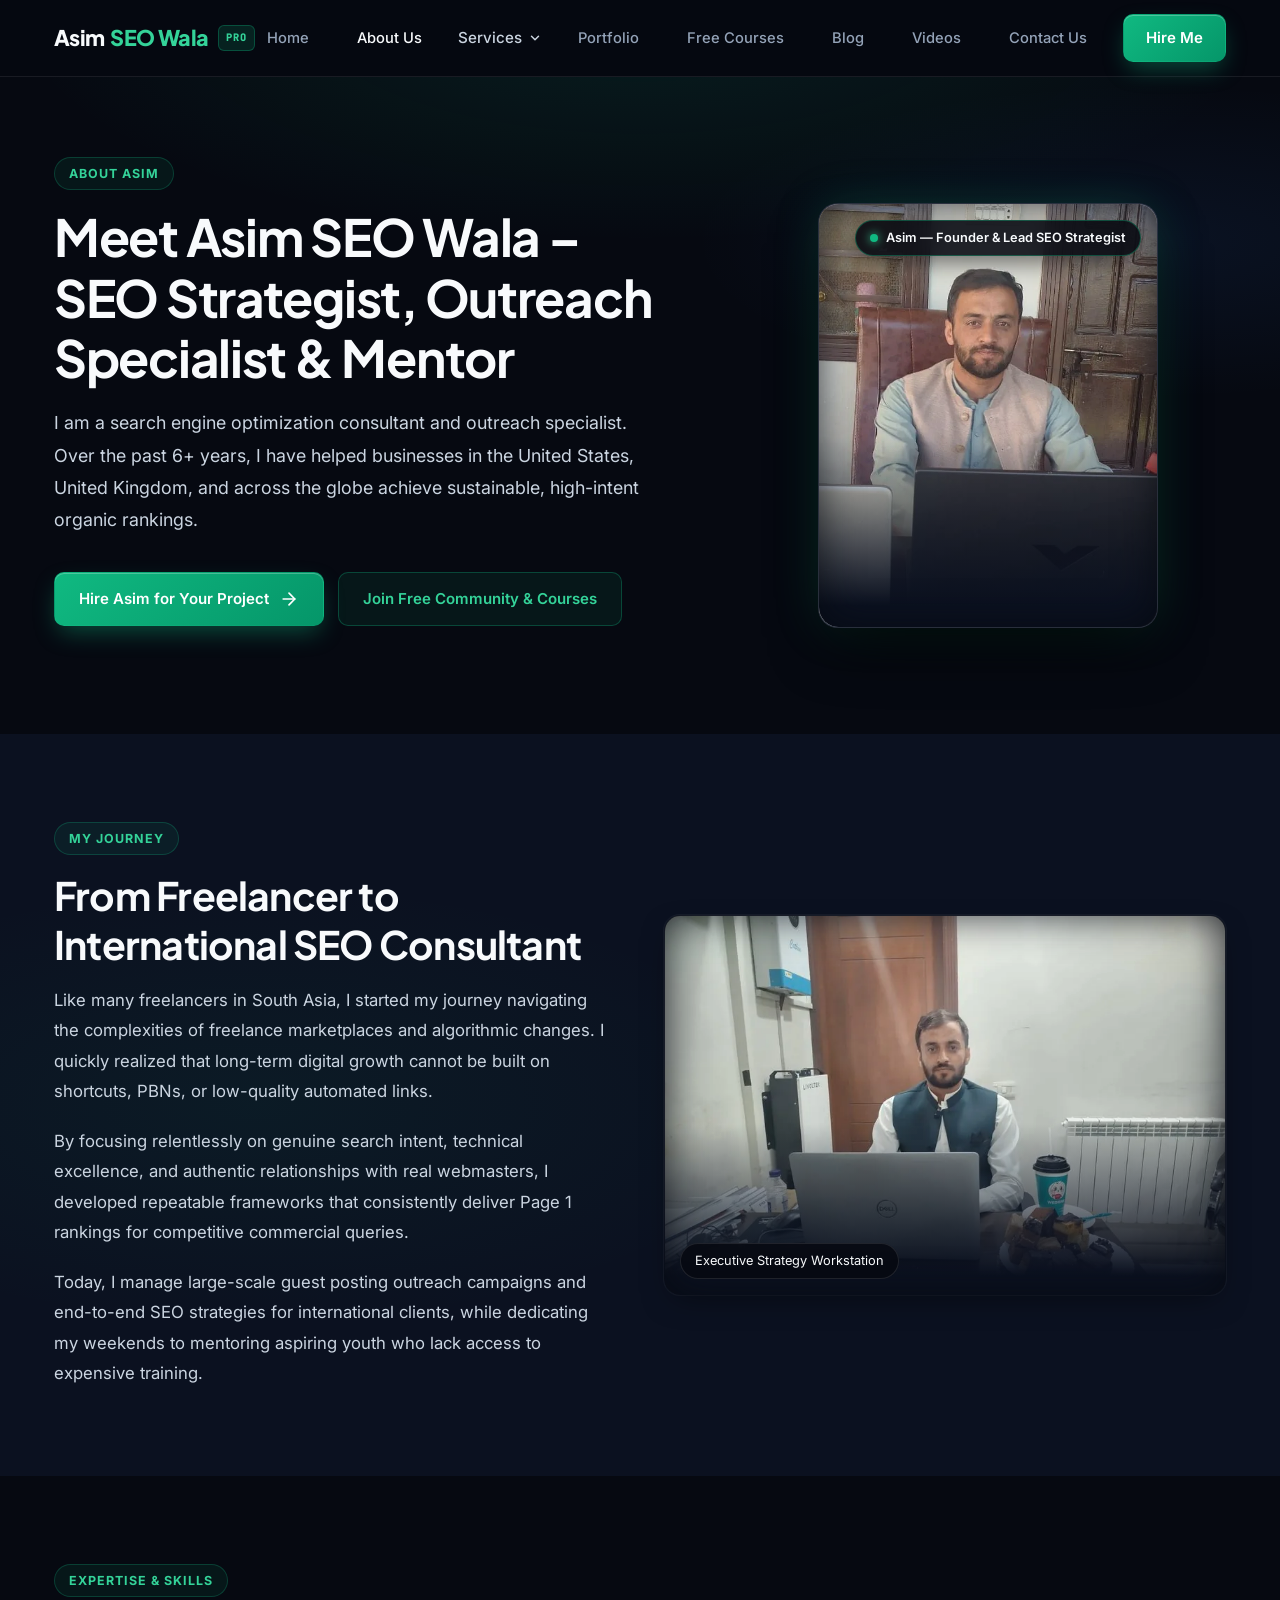
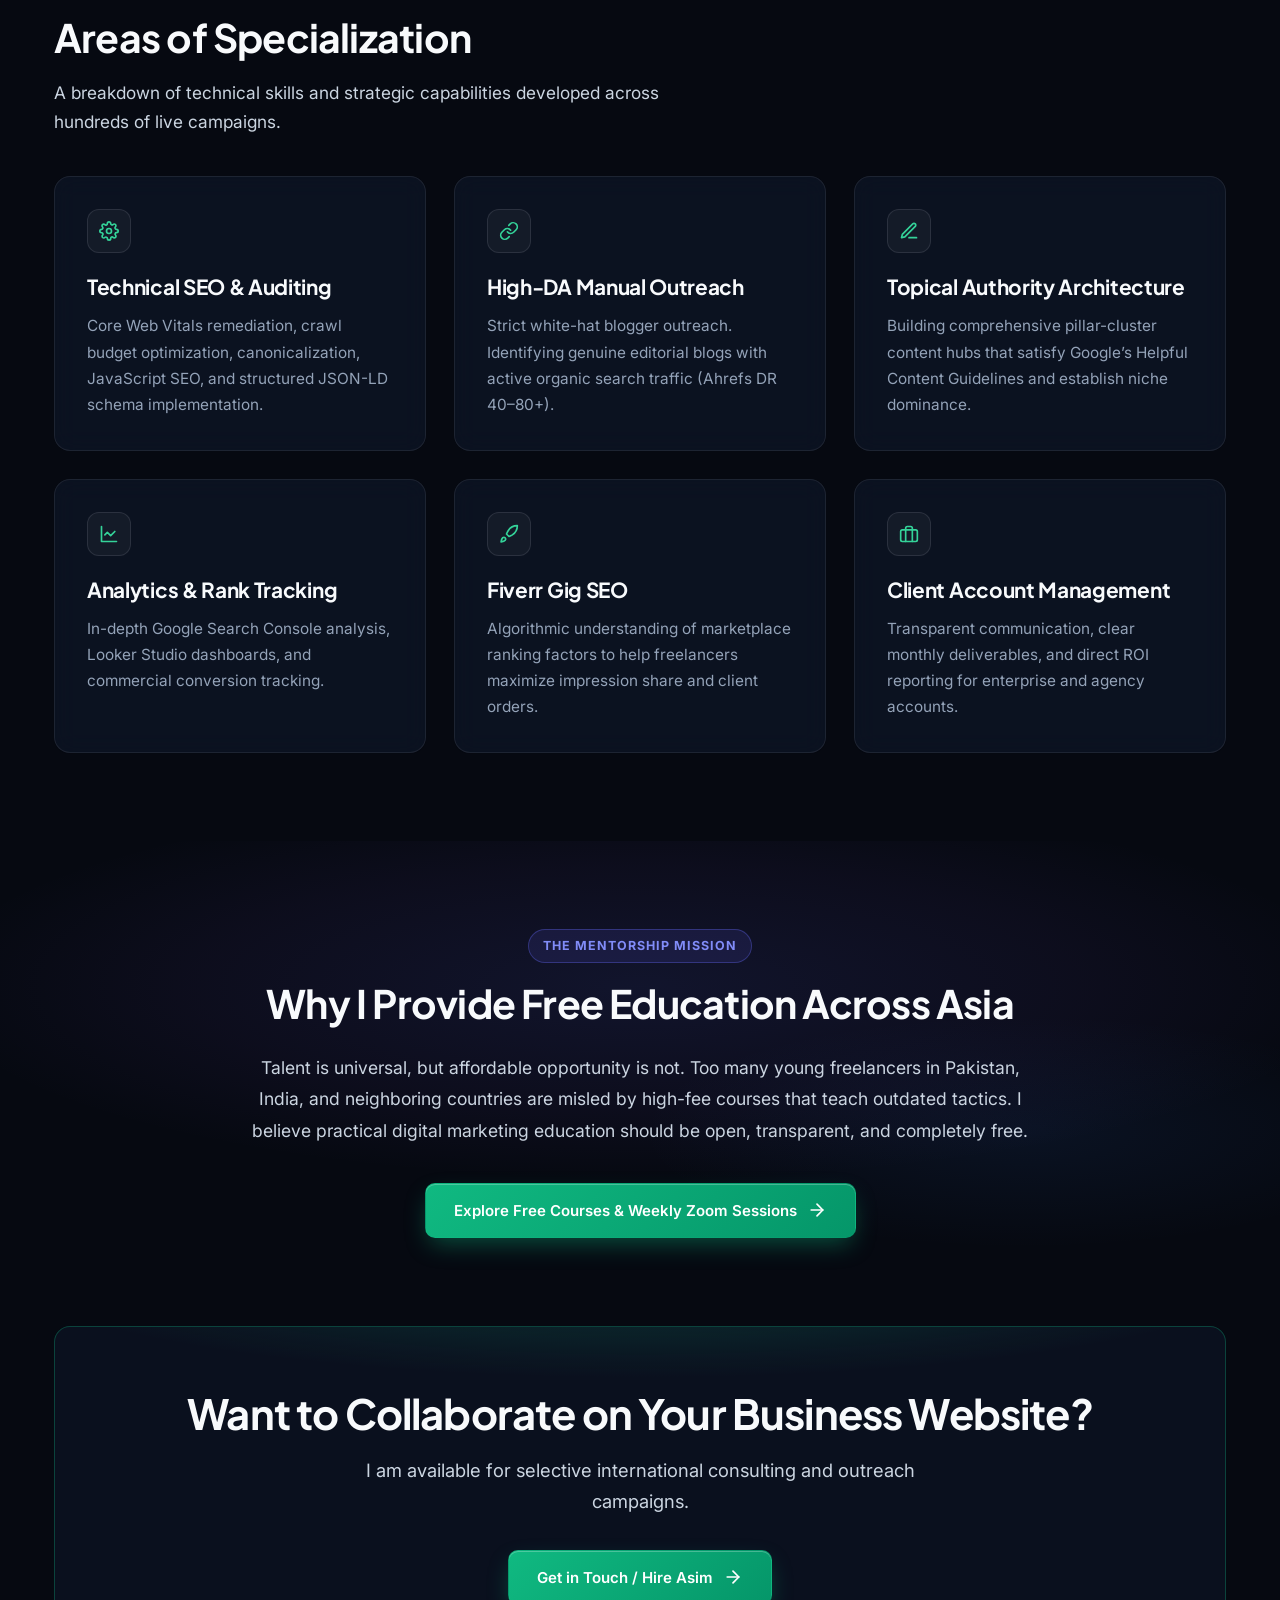
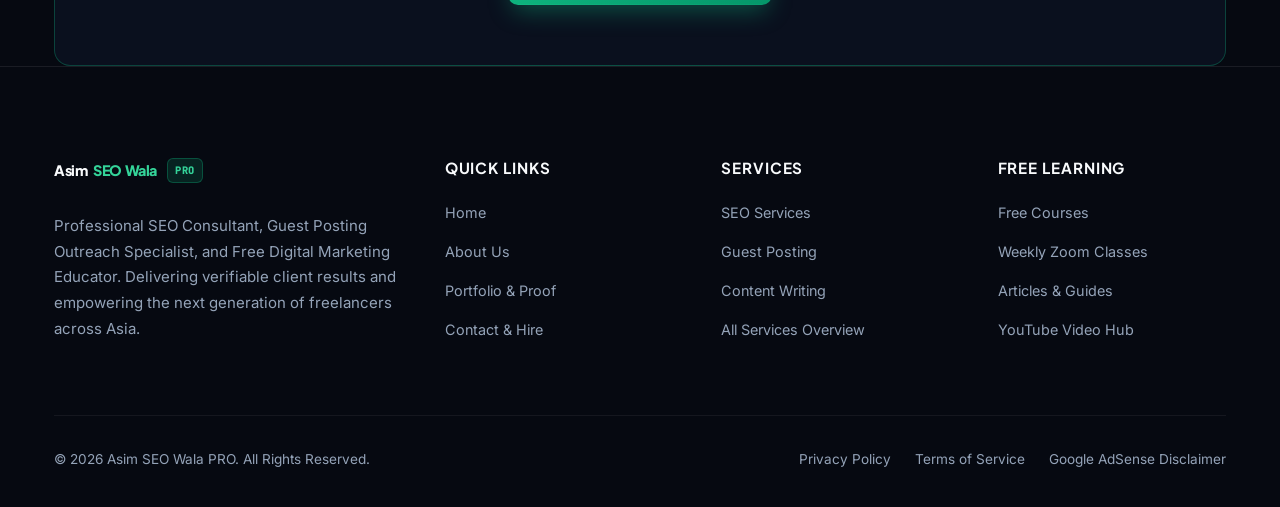
==== commit fa056bc6: "feat: complete full audit requirements - client FAQ, legal policies, schema JSON-LD, standardized ma" ====
--- a/about.html
+++ b/about.html
@@ -257,11 +257,58 @@
   </main>
 
   <!-- Footer -->
-  <footer class="site-footer">
+    <footer class="site-footer">
     <div class="container">
-      <div class="footer-bottom" style="border: none; padding-top: 0;">
-        <div>© <span id="current-year">2026</span> Asim SEO Wala PRO. All Rights Reserved.</div>
-        <div><a href="index.html">Back to Homepage &rarr;</a></div>
+      <div class="footer-grid">
+        <div class="footer-col">
+          <a href="index.html" class="site-logo" style="margin-bottom: 16px;">
+            <span class="logo-brand">Asim</span> <span class="logo-tag">SEO Wala</span><span class="logo-badge">PRO</span>
+          </a>
+          <p style="font-size: 0.94rem; line-height: 1.7; margin-top: 14px; color: var(--c-slate-400);">
+            Professional SEO Consultant, Guest Posting Outreach Specialist, and Free Digital Marketing Educator. Delivering verifiable client results and empowering the next generation of freelancers across Asia.
+          </p>
+        </div>
+
+        <div class="footer-col">
+          <h4>Quick Links</h4>
+          <ul>
+            <li><a href="index.html">Home</a></li>
+            <li><a href="about.html">About Us</a></li>
+            <li><a href="portfolio.html">Portfolio & Proof</a></li>
+            <li><a href="contact.html">Contact & Hire</a></li>
+          </ul>
+        </div>
+
+        <div class="footer-col">
+          <h4>Services</h4>
+          <ul>
+            <li><a href="services-seo.html">SEO Services</a></li>
+            <li><a href="services-guest-posting.html">Guest Posting</a></li>
+            <li><a href="services-content-writing.html">Content Writing</a></li>
+            <li><a href="services.html">All Services Overview</a></li>
+          </ul>
+        </div>
+
+        <div class="footer-col">
+          <h4>Free Learning</h4>
+          <ul>
+            <li><a href="free-courses.html">Free Courses</a></li>
+            <li><a href="free-courses.html#zoom">Weekly Zoom Classes</a></li>
+            <li><a href="blog.html">Articles & Guides</a></li>
+            <li><a href="videos.html">YouTube Video Hub</a></li>
+          </ul>
+        </div>
+      </div>
+
+      <div class="footer-bottom">
+        <div>
+          © <span id="current-year">2026</span> Asim SEO Wala PRO. All Rights Reserved.
+        </div>
+        <div>
+          <a href="contact.html#privacy" style="margin-right: 20px;">Privacy Policy</a>
+          <a href="contact.html#terms" style="margin-right: 20px;">Terms of Service</a>
+          <a href="contact.html#disclaimer">Google AdSense Disclaimer</a>
+        </div>
       </div>
     </div>
   </footer>
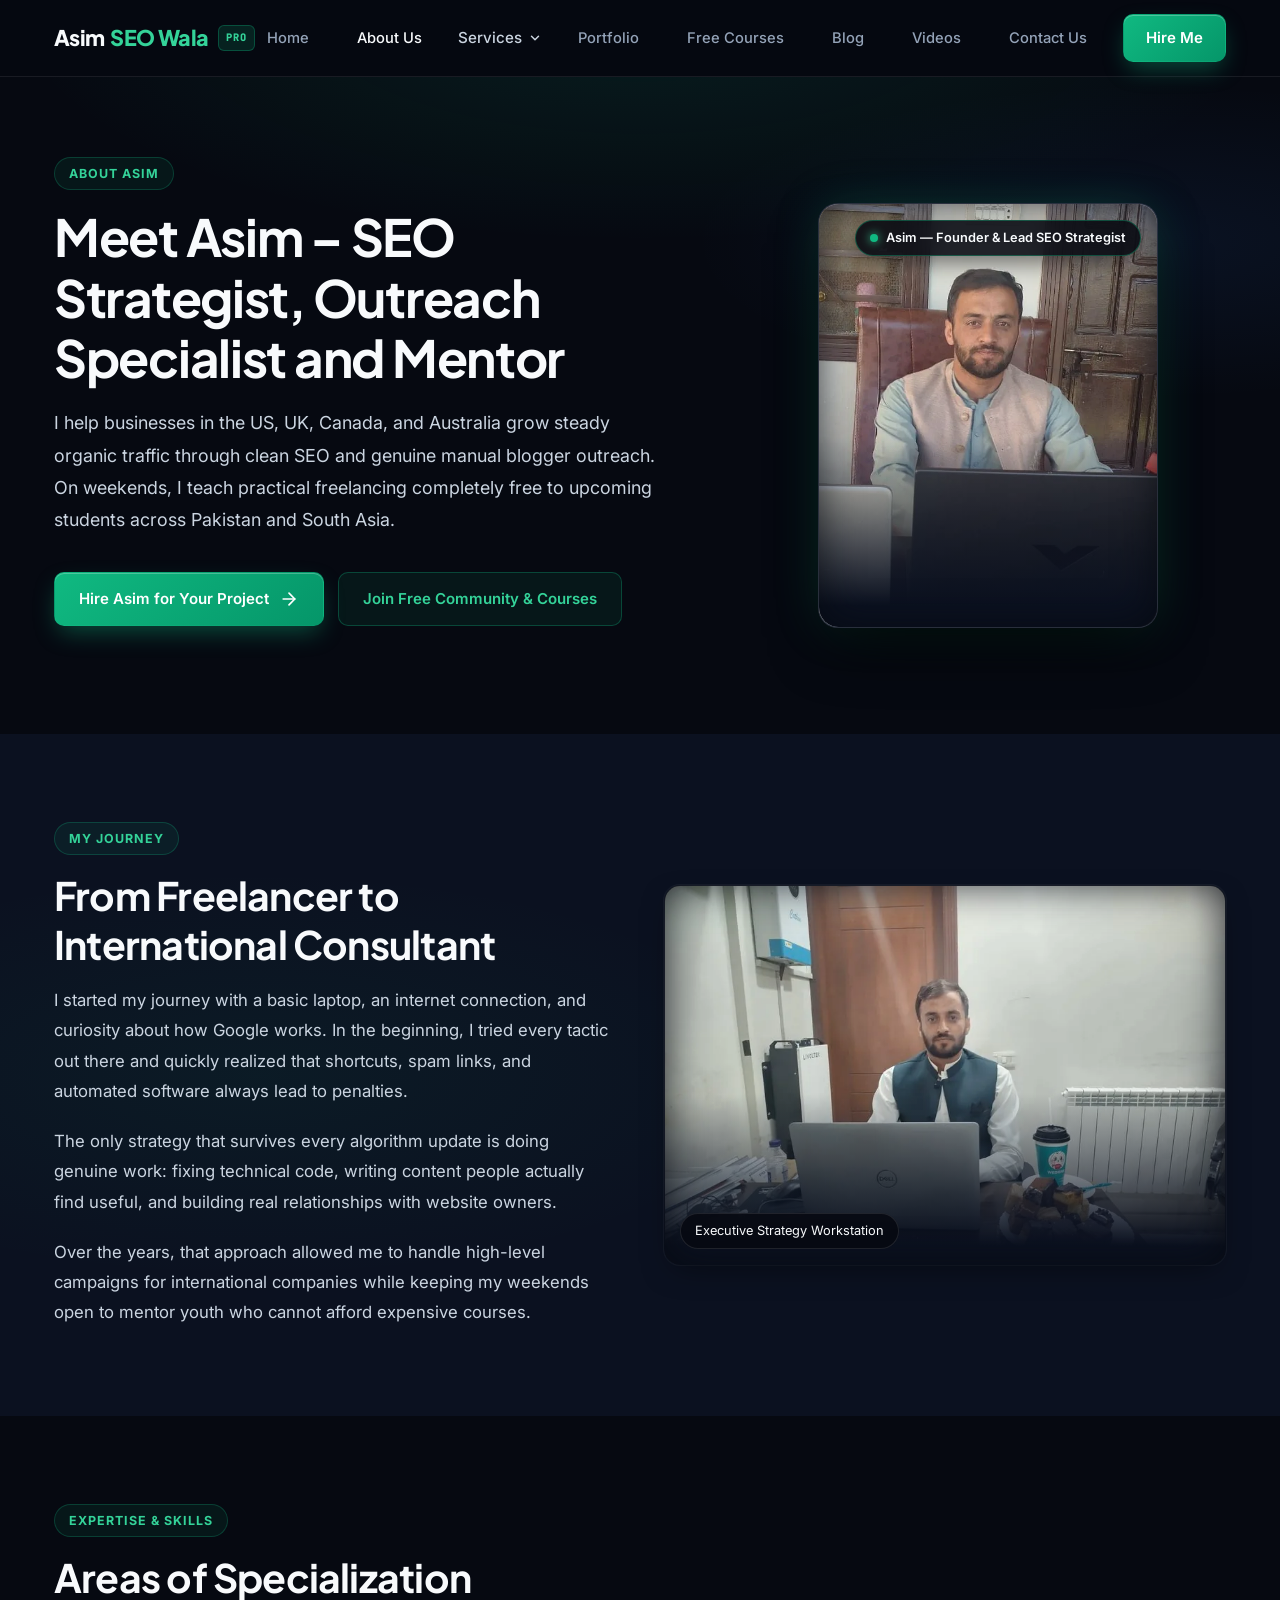
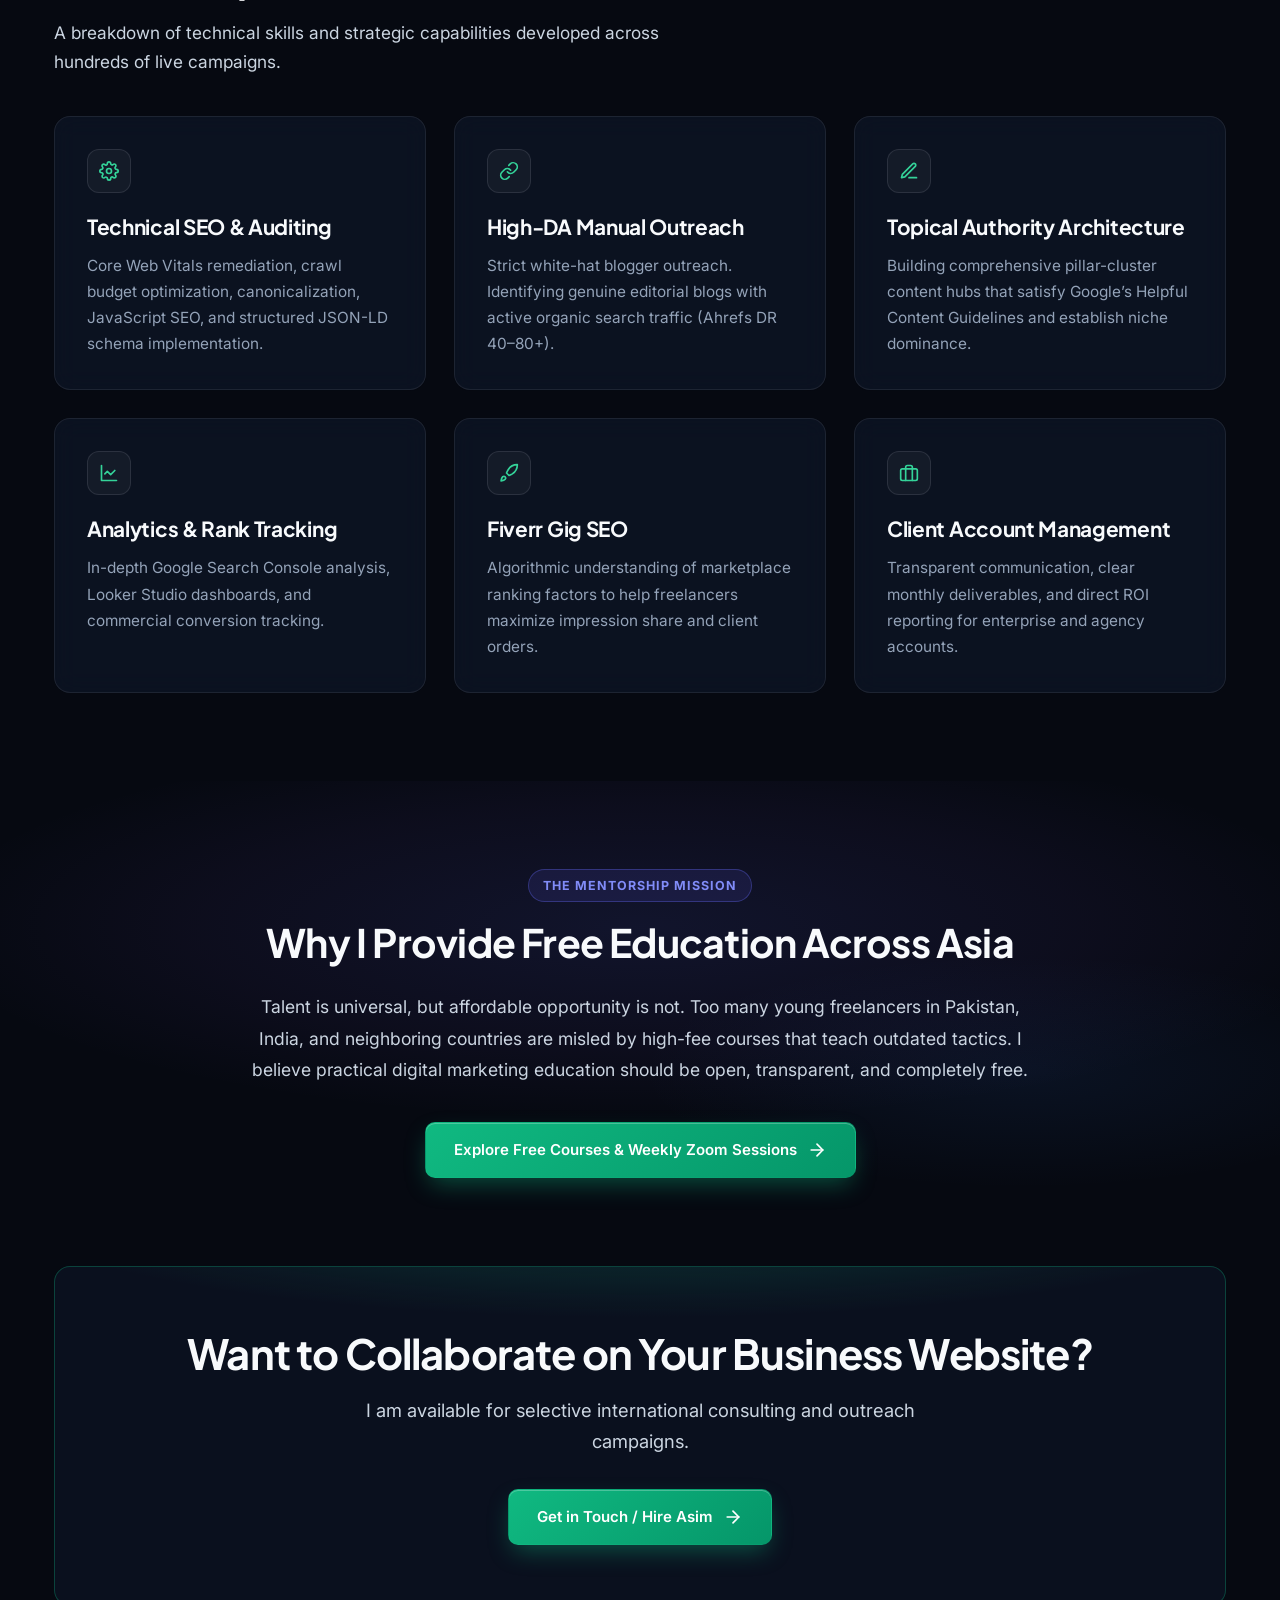
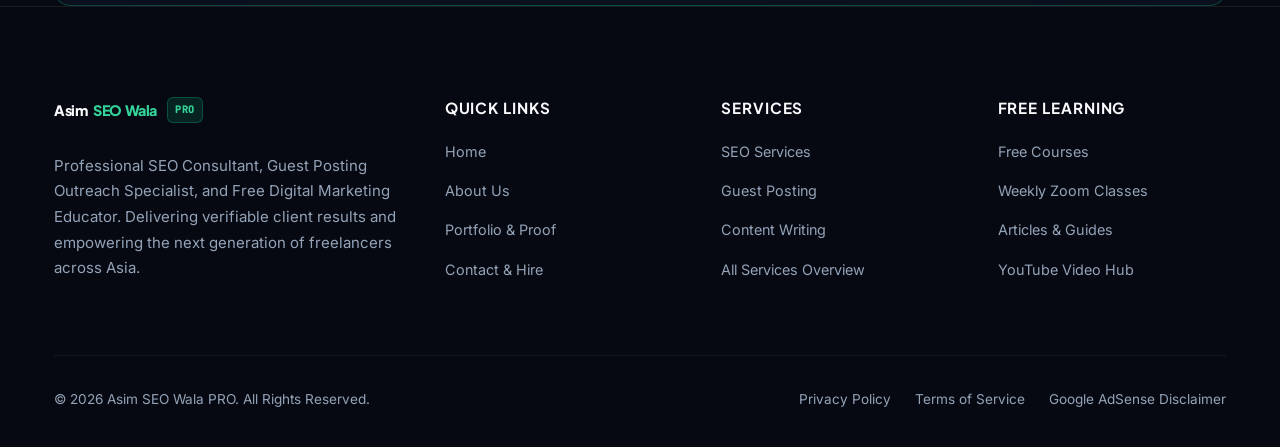
==== commit 89744cfe: "copy: overhaul all website text with authentic human voice, zero AI jargon, clean punctuation and sm" ====
--- a/about.html
+++ b/about.html
@@ -101,9 +101,9 @@
       <div class="container hero-grid">
         <div>
           <span class="pill-badge">ABOUT ASIM</span>
-          <h1>Meet Asim SEO Wala – SEO Strategist, Outreach Specialist & Mentor</h1>
+          <h1>Meet Asim – SEO Strategist, Outreach Specialist and Mentor</h1>
           <p class="hero-description">
-            I am a search engine optimization consultant and outreach specialist. Over the past 6+ years, I have helped businesses in the United States, United Kingdom, and across the globe achieve sustainable, high-intent organic rankings.
+            I help businesses in the US, UK, Canada, and Australia grow steady organic traffic through clean SEO and genuine manual blogger outreach. On weekends, I teach practical freelancing completely free to upcoming students across Pakistan and South Asia.
           </p>
           <div class="hero-cta-group">
             <a href="contact.html" class="btn btn-primary">
@@ -135,16 +135,16 @@
         <div class="grid-2" style="align-items: center; gap: 48px;">
           <div>
             <span class="pill-badge">MY JOURNEY</span>
-            <h2>From Freelancer to International SEO Consultant</h2>
+            <h2>From Freelancer to International Consultant</h2>
             <div style="font-size: 1.05rem; line-height: 1.8; color: var(--c-slate-300);">
               <p style="margin-bottom: 20px;">
-                Like many freelancers in South Asia, I started my journey navigating the complexities of freelance marketplaces and algorithmic changes. I quickly realized that long-term digital growth cannot be built on shortcuts, PBNs, or low-quality automated links.
+                I started my journey with a basic laptop, an internet connection, and curiosity about how Google works. In the beginning, I tried every tactic out there and quickly realized that shortcuts, spam links, and automated software always lead to penalties.
               </p>
               <p style="margin-bottom: 20px;">
-                By focusing relentlessly on genuine search intent, technical excellence, and authentic relationships with real webmasters, I developed repeatable frameworks that consistently deliver Page 1 rankings for competitive commercial queries.
+                The only strategy that survives every algorithm update is doing genuine work: fixing technical code, writing content people actually find useful, and building real relationships with website owners.
               </p>
               <p>
-                Today, I manage large-scale guest posting outreach campaigns and end-to-end SEO strategies for international clients, while dedicating my weekends to mentoring aspiring youth who lack access to expensive training.
+                Over the years, that approach allowed me to handle high-level campaigns for international companies while keeping my weekends open to mentor youth who cannot afford expensive courses.
               </p>
             </div>
           </div>
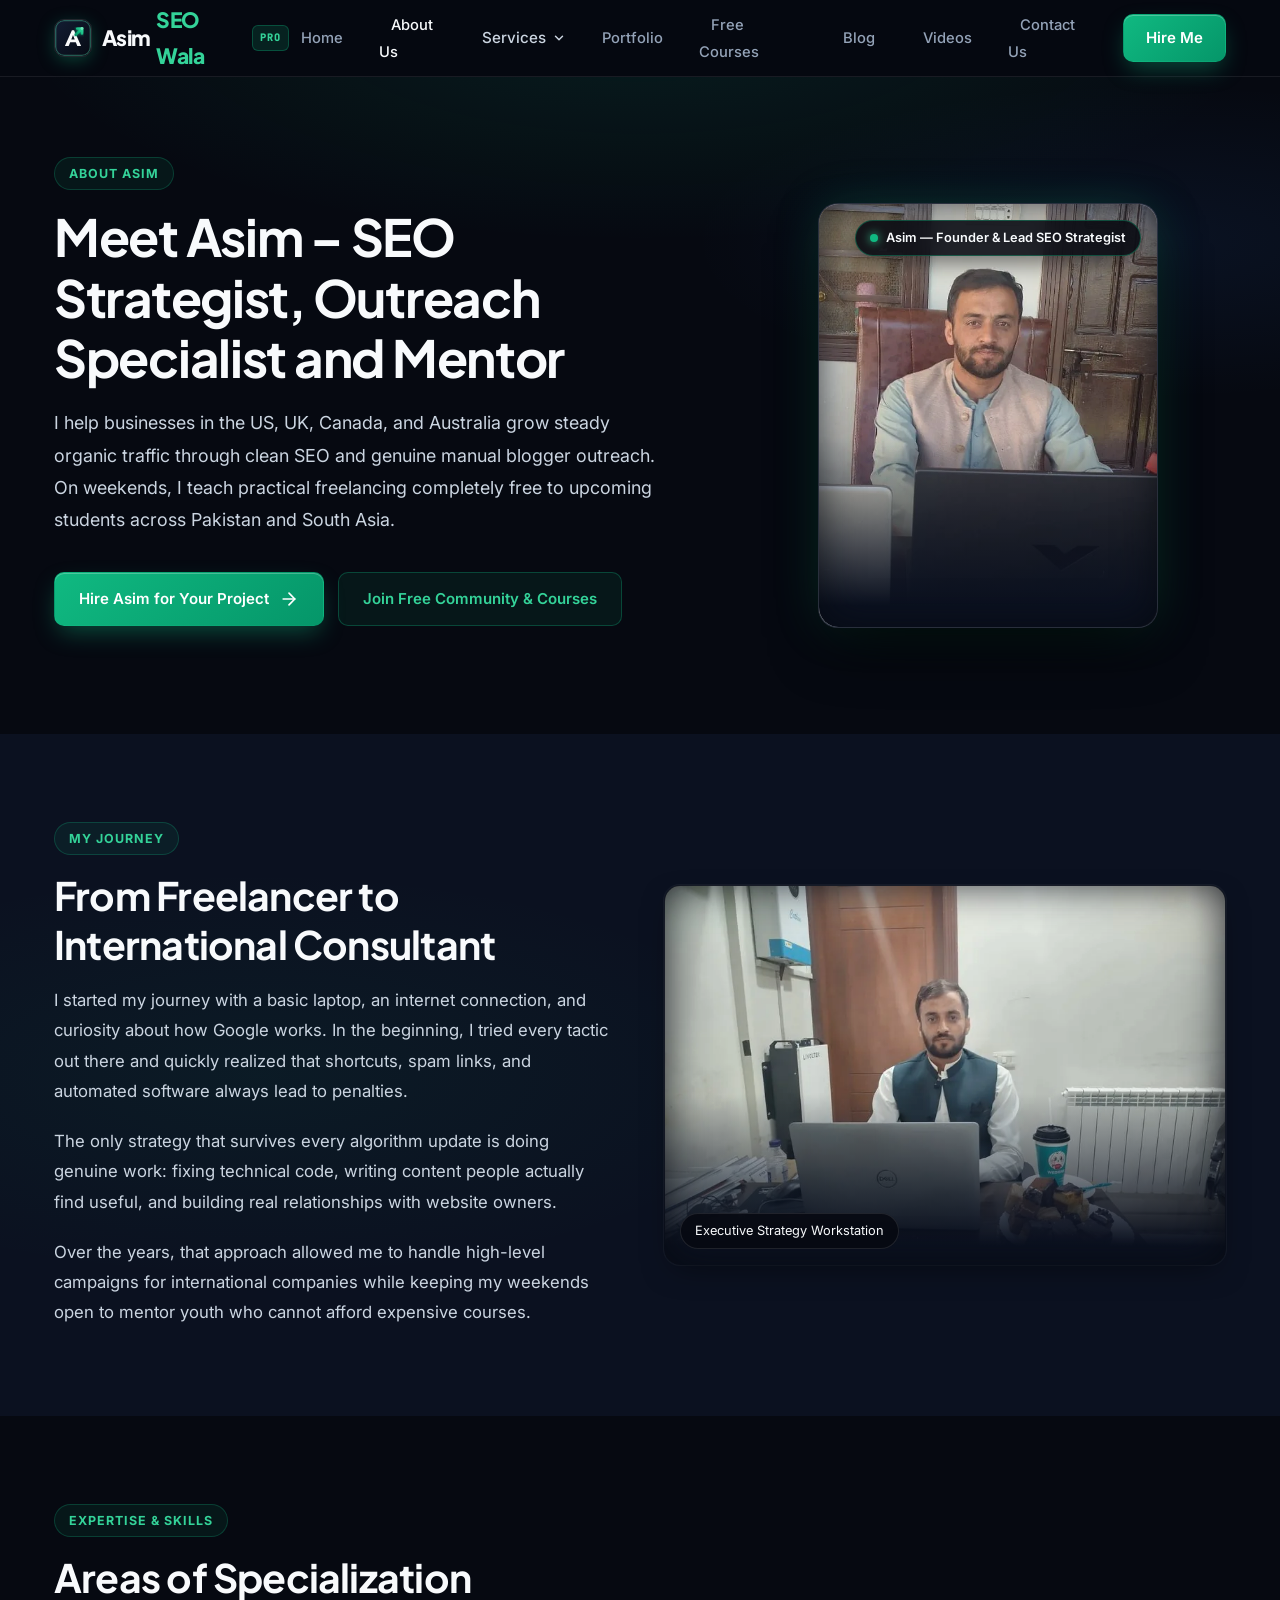
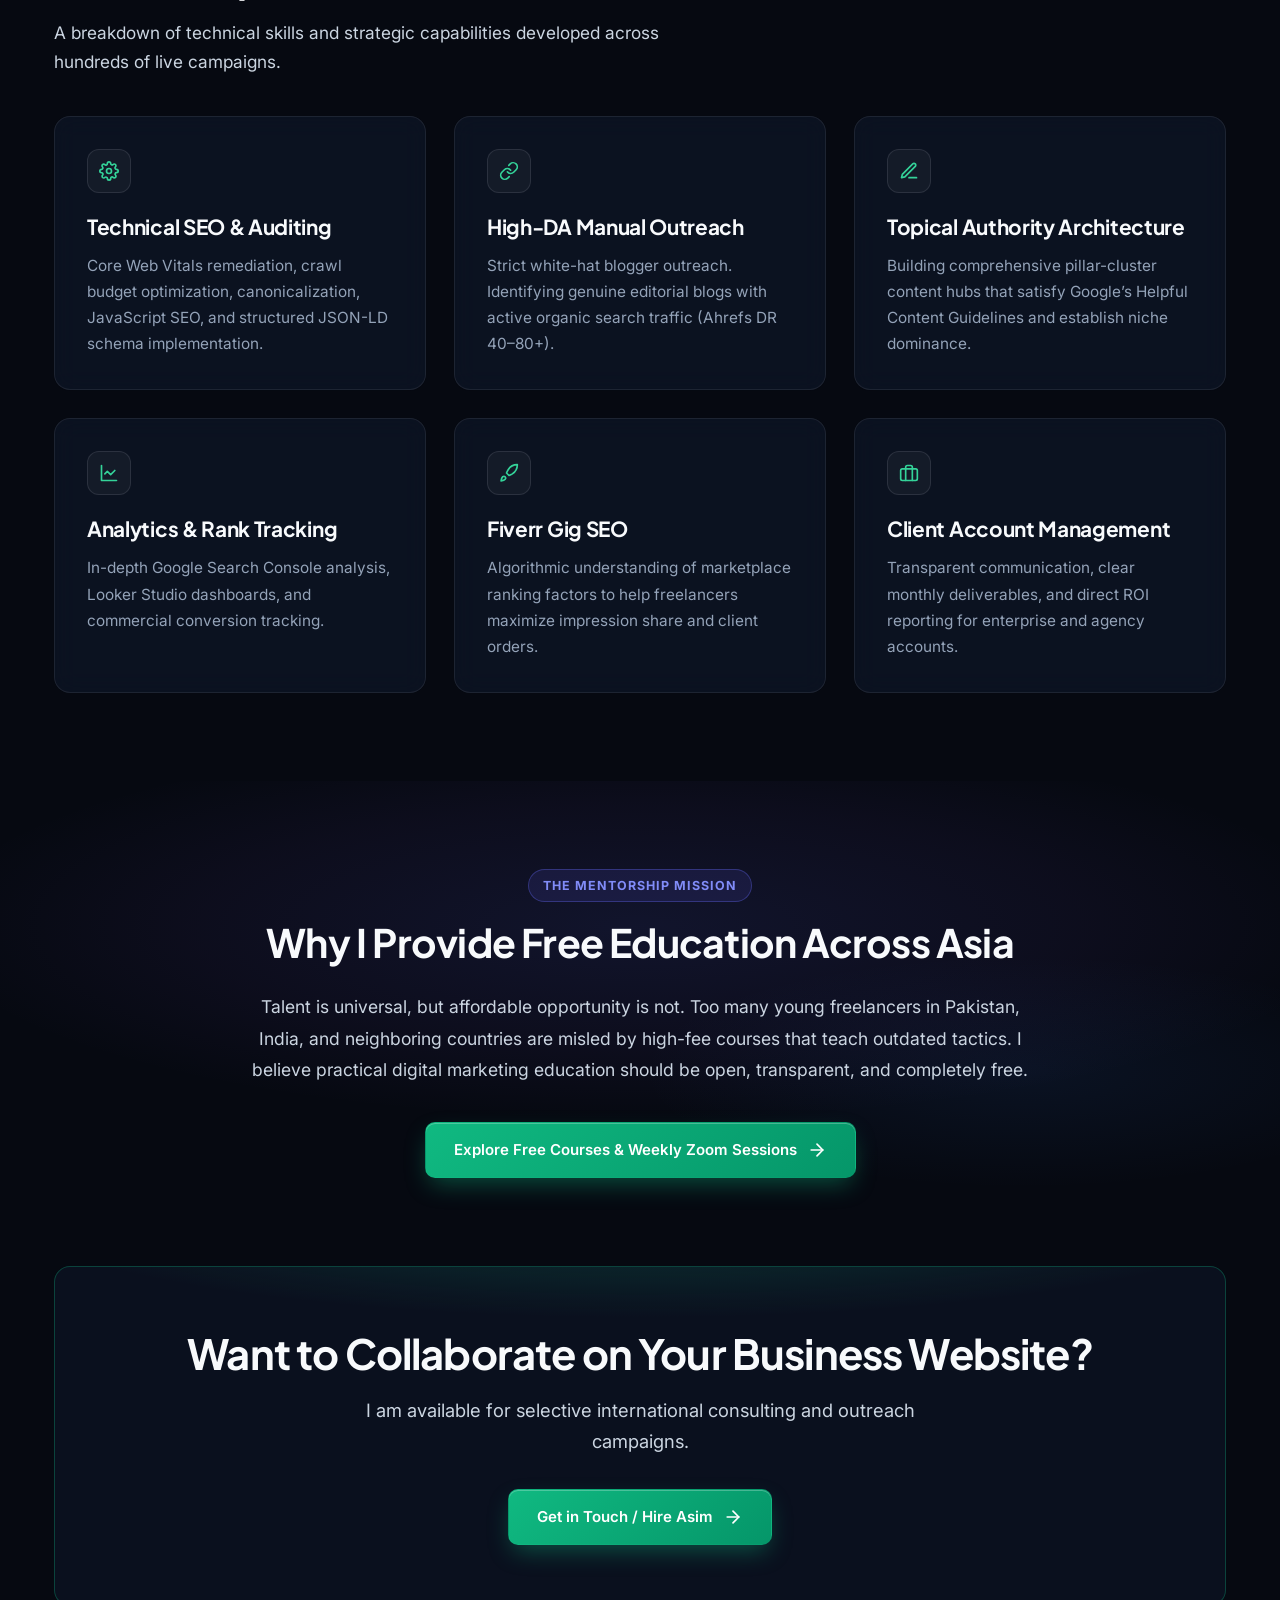
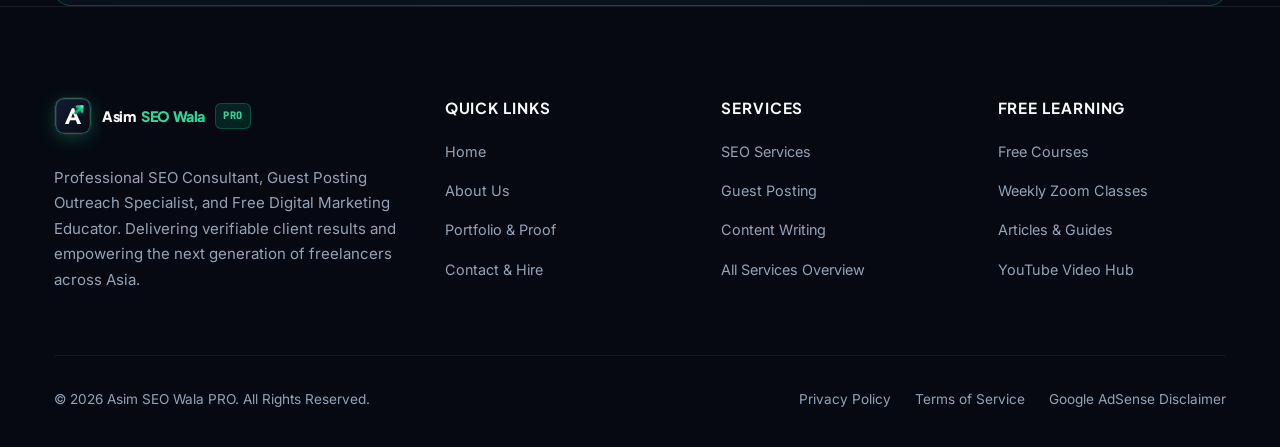
==== commit c6a7dc95: "feat: design and integrate official brand logo mark across header, hero pill, and footer on all 12 p" ====
--- a/about.html
+++ b/about.html
@@ -36,7 +36,10 @@
   <header class="site-header">
     <div class="container nav-container">
       <a href="index.html" class="site-logo">
-        <span class="logo-brand">Asim</span> <span class="logo-tag">SEO Wala</span><span class="logo-badge">PRO</span>
+        <img src="assets/images/logo.svg" alt="Asim SEO Wala Logo" class="site-logo-icon" width="38" height="38">
+        <span class="logo-text-wrap">
+          <span class="logo-brand">Asim</span> <span class="logo-tag">SEO Wala</span><span class="logo-badge">PRO</span>
+        </span>
       </a>
       <button class="mobile-toggle" aria-label="Toggle navigation">
         <svg class="icon" viewBox="0 0 24 24"><line x1="4" x2="20" y1="12" y2="12"/><line x1="4" x2="20" y1="6" y2="6"/><line x1="4" x2="20" y1="18" y2="18"/></svg>
@@ -262,7 +265,10 @@
       <div class="footer-grid">
         <div class="footer-col">
           <a href="index.html" class="site-logo" style="margin-bottom: 16px;">
-            <span class="logo-brand">Asim</span> <span class="logo-tag">SEO Wala</span><span class="logo-badge">PRO</span>
+            <img src="assets/images/logo.svg" alt="Asim SEO Wala Logo" class="site-logo-icon" width="38" height="38">
+            <span class="logo-text-wrap">
+              <span class="logo-brand">Asim</span> <span class="logo-tag">SEO Wala</span><span class="logo-badge">PRO</span>
+            </span>
           </a>
           <p style="font-size: 0.94rem; line-height: 1.7; margin-top: 14px; color: var(--c-slate-400);">
             Professional SEO Consultant, Guest Posting Outreach Specialist, and Free Digital Marketing Educator. Delivering verifiable client results and empowering the next generation of freelancers across Asia.
--- a/assets/css/styles.min.css
+++ b/assets/css/styles.min.css
@@ -1 +1 @@
-@import url('https://fonts.googleapis.com/css2?family=Inter:wght@400;500;600;700&family=JetBrains+Mono:wght@500;600;700;800&family=Plus+Jakarta+Sans:wght@500;600;700;800&display=swap');:root{--c-obsidian-950:#060911;--c-obsidian-900:#0B1120;--c-slate-900:#0f172a;--c-slate-800:#1e293b;--c-slate-700:#334155;--c-slate-600:#475569;--c-slate-400:#94a3b8;--c-slate-300:#cbd5e1;--c-slate-100:#f1f5f9;--c-white:#f8fafc;--c-emerald-500:#10b981;--c-emerald-400:#34d399;--c-emerald-600:#059669;--c-cyan-400:#38bdf8;--c-blue-500:#3b82f6;--c-blue-600:#2563eb;--c-indigo-500:#6366f1;--glass-card-bg:rgba(15,23,42,0.65);--glass-card-hover:rgba(15,23,42,0.85);--glass-card-border:rgba(255,255,255,0.08);--glass-card-border-hover:rgba(16,185,129,0.4);--glass-nav-bg:rgba(6,9,17,0.85);--glass-icon-bg:rgba(255,255,255,0.04);--glass-icon-border:rgba(255,255,255,0.1);--grad-emerald:linear-gradient(135deg,#10b981 0%,#059669 100%);--grad-emerald-text:linear-gradient(135deg,#34d399 0%,#10b981 40%,#38bdf8 100%);--grad-border-top:linear-gradient(90deg,transparent,#10b981 50%,#38bdf8 80%,transparent);--shadow-subtle:0 1px 2px rgba(0,0,0,0.4);--shadow-card:0 10px 30px -10px rgba(0,0,0,0.5),0 0 1px 1px rgba(255,255,255,0.05);--shadow-card-hover:0 25px 50px -12px rgba(0,0,0,0.7),0 0 25px -5px rgba(16,185,129,0.2);--shadow-glow-emerald:0 0 50px -10px rgba(16,185,129,0.35);--shadow-glow-purple:0 0 50px -10px rgba(99,102,241,0.25);--shadow-btn:0 10px 25px -5px rgba(16,185,129,0.4),inset 0 1px 0 rgba(255,255,255,0.25);--radius-xs:6px;--radius-sm:10px;--radius-md:16px;--radius-lg:24px;--radius-full:9999px;--max-w:1220px}*{box-sizing:border-box;margin:0;padding:0}html{scroll-behavior:smooth;background-color:var(--c-obsidian-950)}body{font-family:'Inter',-apple-system,BlinkMacSystemFont,"Segoe UI",Roboto,sans-serif;color:var(--c-slate-400);background-color:var(--c-obsidian-950);line-height:1.7;font-size:16px;-webkit-font-smoothing:antialiased;-moz-osx-font-smoothing:grayscale;overflow-x:hidden}a{color:inherit;text-decoration:none;transition:all 0.25s cubic-bezier(0.16,1,0.3,1)}picture{display:contents}img{max-width:100%;height:auto;display:block}.container{width:100%;max-width:var(--max-w);margin:0 auto;padding:0 24px}.editorial-img-wrap{position:relative;overflow:hidden;border-radius:var(--radius-sm);background:var(--c-obsidian-900)}.editorial-img-wrap::after{content:'';position:absolute;inset:0;pointer-events:none;box-shadow:inset 0 0 40px rgba(6,9,17,0.85);background:linear-gradient(to top,#0B1120 5%,transparent 45%);border-radius:inherit;z-index:2}.editorial-img-wrap img,.hero-portrait-frame img,.bento-card img,.live-studio-frame img,.crop-dell-desk{filter:contrast(1.06) saturate(0.95);transition:transform 0.5s cubic-bezier(0.16,1,0.3,1),filter 0.3s ease;display:block}h1,h2,h3,h4,h5{font-family:'Plus Jakarta Sans',-apple-system,BlinkMacSystemFont,"Segoe UI",Roboto,sans-serif;color:var(--c-white);font-weight:700;line-height:1.22;letter-spacing:-0.02em}h1{font-size:clamp(2.2rem,4vw,3.4rem);letter-spacing:-0.025em;line-height:1.18;margin-bottom:20px}h2{font-size:clamp(1.75rem,3.2vw,2.45rem);letter-spacing:-0.02em;line-height:1.25;margin-bottom:16px}h3{font-size:clamp(1.22rem,2vw,1.48rem);letter-spacing:-0.015em;line-height:1.35;margin-bottom:10px}h4{font-size:1.08rem;letter-spacing:-0.01em;line-height:1.4;margin-bottom:8px}.gradient-title{background:var(--grad-emerald-text);-webkit-background-clip:text;-webkit-text-fill-color:transparent;display:inline}.mono-metric{font-family:'JetBrains Mono',monospace;font-variant-numeric:tabular-nums;letter-spacing:-0.02em}.pill-badge{display:inline-flex;align-items:center;gap:8px;font-size:0.78rem;font-weight:700;text-transform:uppercase;letter-spacing:0.08em;color:var(--c-emerald-400);background:rgba(16,185,129,0.08);border:1px solid rgba(16,185,129,0.25);padding:5px 14px;border-radius:var(--radius-full);margin-bottom:16px}.section-subtext{font-size:1.08rem;color:var(--c-slate-300);max-width:660px;line-height:1.68;margin-bottom:40px}.icon{width:20px;height:20px;stroke-width:2;stroke:currentColor;fill:none;stroke-linecap:round;stroke-linejoin:round;display:inline-block;vertical-align:middle}.icon-box{width:44px;height:44px;display:inline-flex;align-items:center;justify-content:center;background:var(--glass-icon-bg);border:1px solid var(--glass-icon-border);border-radius:12px;color:var(--c-emerald-400);transition:all 0.25s ease;flex-shrink:0}.card:hover .icon-box,.bento-card:hover .icon-box{background:rgba(16,185,129,0.12);border-color:rgba(16,185,129,0.35);color:#ffffff;transform:scale(1.05)}.star-icon{width:16px;height:16px;fill:#f59e0b;stroke:#f59e0b}.site-header{position:sticky;top:0;z-index:1000;background:var(--glass-nav-bg);backdrop-filter:blur(16px);-webkit-backdrop-filter:blur(16px);border-bottom:1px solid rgba(255,255,255,0.08);transition:all 0.3s ease}.nav-container{display:flex;align-items:center;justify-content:space-between;height:76px}.site-logo{display:inline-flex;align-items:center;gap:6px;font-family:'Plus Jakarta Sans',sans-serif;font-size:1.35rem;font-weight:800;letter-spacing:-0.03em;color:var(--c-white)}.logo-brand{color:var(--c-white)}.logo-tag{color:var(--c-emerald-400)}.logo-badge{font-family:'JetBrains Mono',monospace;font-size:0.65rem;font-weight:800;letter-spacing:0.08em;padding:3px 7px;border-radius:var(--radius-xs);background:rgba(16,185,129,0.15);border:1px solid rgba(16,185,129,0.3);color:var(--c-emerald-400);margin-left:4px}.nav-menu{display:flex;align-items:center;gap:24px;list-style:none}.nav-item{position:relative}.nav-link{font-size:0.92rem;font-weight:500;color:var(--c-slate-400);padding:8px 12px;border-radius:var(--radius-xs)}.nav-link:hover,.nav-link.active{color:var(--c-white)}.has-dropdown{position:relative}.dropdown-toggle{background:none;border:none;cursor:pointer;font-family:inherit;font-size:0.95rem;font-weight:500;color:var(--c-slate-300);display:inline-flex;align-items:center;gap:6px;padding:0;transition:color 0.2s ease}.dropdown-toggle:hover,.has-dropdown:hover .dropdown-toggle,.has-dropdown.dropdown-open .dropdown-toggle{color:var(--c-white)}.dropdown-chevron{width:14px;height:14px;stroke-width:2.5;transition:transform 0.25s ease}.has-dropdown.dropdown-open .dropdown-chevron,.has-dropdown:hover .dropdown-chevron{transform:rotate(180deg)}.dropdown-menu{position:absolute;top:calc(100% + 12px);left:0;min-width:245px;background:rgba(11,17,32,0.98);backdrop-filter:blur(20px);-webkit-backdrop-filter:blur(20px);border:1px solid rgba(255,255,255,0.12);border-radius:var(--radius-sm);padding:8px;list-style:none;box-shadow:0 20px 45px -10px rgba(0,0,0,0.85),0 0 20px rgba(16,185,129,0.15);display:none;z-index:1000}.has-dropdown:hover .dropdown-menu,.has-dropdown.dropdown-open .dropdown-menu{display:block !important;animation:dropdown-pop 0.2s cubic-bezier(0.16,1,0.3,1)}@keyframes dropdown-pop{from{opacity:0;transform:translateY(-6px)}to{opacity:1;transform:translateY(0)}}.dropdown-item a{display:flex;align-items:center;justify-content:space-between;padding:10px 14px;font-size:0.9rem;font-weight:500;color:var(--c-slate-300);border-radius:var(--radius-xs);transition:all 0.2s ease}.dropdown-item a:hover{color:var(--c-white);background:rgba(255,255,255,0.08);transform:translateX(3px)}.mobile-toggle{display:none;background:var(--glass-icon-bg);border:1px solid var(--glass-icon-border);color:var(--c-white);padding:8px 12px;border-radius:var(--radius-xs);cursor:pointer}.btn{display:inline-flex;align-items:center;justify-content:center;gap:10px;font-size:0.94rem;font-weight:600;padding:13px 24px;border-radius:var(--radius-sm);cursor:pointer;border:1px solid transparent;transition:all 0.25s cubic-bezier(0.16,1,0.3,1);text-decoration:none;white-space:nowrap}.btn-primary{background:var(--grad-emerald);color:#ffffff !important;box-shadow:var(--shadow-btn)}.btn-primary:hover{transform:translateY(-2px);box-shadow:0 16px 32px -4px rgba(16,185,129,0.5),inset 0 1px 0 rgba(255,255,255,0.35);color:#ffffff !important}.btn-secondary{background:rgba(255,255,255,0.05);border:1px solid rgba(255,255,255,0.12);color:var(--c-white) !important;backdrop-filter:blur(8px)}.btn-secondary:hover{background:rgba(255,255,255,0.1);border-color:rgba(255,255,255,0.25);transform:translateY(-2px);color:#ffffff !important}.btn-outline-green{background:rgba(16,185,129,0.08);border:1px solid rgba(16,185,129,0.3);color:var(--c-emerald-400) !important}.btn-outline-green:hover{background:rgba(16,185,129,0.16);border-color:rgba(16,185,129,0.5);transform:translateY(-2px)}.hero-section{position:relative;padding:90px 0 60px;background-color:var(--c-obsidian-950);background-image:radial-gradient(ellipse 70% 50% at 50% -10%,rgba(16,185,129,0.12) 0%,transparent 70%),radial-gradient(ellipse 60% 40% at 90% 25%,rgba(59,130,246,0.08) 0%,transparent 60%);overflow:hidden}.hero-grid{display:grid;grid-template-columns:1.15fr 0.95fr;gap:48px;align-items:center}.status-pill{display:inline-flex;align-items:center;gap:10px;font-size:0.85rem;font-weight:600;color:var(--c-emerald-400);background:rgba(16,185,129,0.08);border:1px solid rgba(16,185,129,0.25);padding:6px 16px;border-radius:var(--radius-full);margin-bottom:24px}.pulse-indicator{width:8px;height:8px;background-color:var(--c-emerald-500);border-radius:50%;box-shadow:0 0 10px var(--c-emerald-400);animation:pulse-dot 2s infinite ease-in-out}@keyframes pulse-dot{0%,100%{transform:scale(1);opacity:1}50%{transform:scale(1.35);opacity:0.6}}.hero-description{font-size:1.12rem;color:var(--c-slate-300);line-height:1.8;margin-bottom:36px;max-width:620px}.hero-cta-group{display:flex;flex-wrap:wrap;gap:14px;margin-bottom:48px}.hero-proof-strip{display:flex;gap:36px;padding-top:24px;border-top:1px solid rgba(255,255,255,0.08)}.proof-metric{display:flex;flex-direction:column}.proof-metric strong{font-family:'JetBrains Mono',monospace;font-size:1.6rem;font-weight:800;color:var(--c-white);line-height:1.2}.proof-metric span{font-size:0.82rem;color:var(--c-slate-400);font-weight:500}.hero-stage-container{position:relative;width:100%;max-width:520px;min-height:480px;margin-left:auto;display:flex;justify-content:flex-end}.hero-ambient-glow{position:absolute;top:10%;right:10%;width:320px;height:320px;background:radial-gradient(circle,rgba(16,185,129,0.22) 0%,rgba(59,130,246,0.12) 40%,transparent 70%);filter:blur(40px);pointer-events:none;z-index:1}.hero-portrait-frame{position:relative;width:100%;max-width:340px;aspect-ratio:4 / 5;border-radius:20px;overflow:hidden;border:1px solid rgba(255,255,255,0.12);background:rgba(15,23,42,0.7);box-shadow:0 25px 60px -15px rgba(0,0,0,0.9),var(--shadow-glow-emerald);z-index:2;margin-left:auto}.hero-portrait-frame::after{content:'';position:absolute;inset:0;pointer-events:none;box-shadow:inset 0 0 40px rgba(6,9,17,0.85);background:linear-gradient(to top,#0B1120 5%,transparent 45%);border-radius:inherit;z-index:3}.hero-portrait-img{width:100%;height:100%;object-fit:cover;object-position:top center;filter:contrast(1.06) saturate(0.95);display:block}.hero-portrait-badge{position:absolute;top:16px;right:16px;display:inline-flex;align-items:center;gap:8px;font-size:0.8rem;font-weight:600;color:var(--c-white);background:rgba(6,9,17,0.88);backdrop-filter:blur(12px);-webkit-backdrop-filter:blur(12px);border:1px solid rgba(16,185,129,0.35);padding:6px 14px;border-radius:var(--radius-full);box-shadow:0 10px 25px -5px rgba(0,0,0,0.6);z-index:4}.seo-console-overlap-card{position:absolute;bottom:-20px;left:-30px;width:340px;background:rgba(15,23,42,0.92);backdrop-filter:blur(20px);-webkit-backdrop-filter:blur(20px);border:1px solid rgba(255,255,255,0.12);border-radius:16px;padding:20px 22px;box-shadow:0 25px 50px -10px rgba(0,0,0,0.85),0 0 30px -5px rgba(16,185,129,0.25);z-index:10}.console-header{display:flex;align-items:center;justify-content:space-between;margin-bottom:14px;padding-bottom:12px;border-bottom:1px solid rgba(255,255,255,0.08)}.console-header-brand{display:flex;align-items:center;gap:8px;font-size:0.85rem;font-weight:700;color:var(--c-white)}.console-header-badge{font-family:'JetBrains Mono',monospace;font-size:0.72rem;font-weight:700;color:var(--c-emerald-400);background:rgba(16,185,129,0.12);border:1px solid rgba(16,185,129,0.25);padding:3px 8px;border-radius:var(--radius-xs)}.console-metrics-row{display:grid;grid-template-columns:1fr 1fr;gap:14px;margin-bottom:16px}.console-stat-box{background:rgba(255,255,255,0.03);border:1px solid rgba(255,255,255,0.06);border-radius:var(--radius-xs);padding:10px 14px}.stat-label{font-size:0.75rem;color:var(--c-slate-400);text-transform:uppercase;letter-spacing:0.06em;margin-bottom:2px}.stat-val{font-family:'JetBrains Mono',monospace;font-size:1.35rem;font-weight:800;color:var(--c-white);line-height:1.2}.stat-growth{font-family:'JetBrains Mono',monospace;font-size:0.75rem;font-weight:700;color:var(--c-emerald-400);margin-top:2px}.console-spline-box{width:100%;height:80px;margin-bottom:12px;position:relative}.spline-svg{width:100%;height:100%;overflow:visible}.console-verified-footer{display:flex;align-items:center;justify-content:space-between;font-size:0.78rem;color:var(--c-slate-400);padding-top:10px;border-top:1px solid rgba(255,255,255,0.06)}.logo-ticker-section{padding:28px 0;background:var(--c-obsidian-900);border-top:1px solid rgba(255,255,255,0.06);border-bottom:1px solid rgba(255,255,255,0.06);overflow:hidden;position:relative}.ticker-fade-mask{width:100%;overflow:hidden;mask-image:linear-gradient(to right,transparent,black 15%,black 85%,transparent);-webkit-mask-image:linear-gradient(to right,transparent,black 15%,black 85%,transparent)}.ticker-track{display:flex;width:max-content;animation:marquee-scroll 28s linear infinite}.ticker-content{display:flex;align-items:center;gap:36px;padding-right:36px}.ticker-item{display:inline-flex;align-items:center;gap:10px;font-family:'Plus Jakarta Sans',sans-serif;font-size:0.95rem;font-weight:700;letter-spacing:-0.01em;color:var(--c-slate-400);white-space:nowrap;transition:color 0.25s ease}.ticker-item:hover{color:var(--c-white)}.ticker-dot{width:4px;height:4px;background:var(--c-emerald-500);border-radius:50%;opacity:0.6}@keyframes marquee-scroll{0%{transform:translateX(0)}100%{transform:translateX(-50%)}}section{padding:88px 0;position:relative}.bg-alt{background-color:var(--c-obsidian-900);background-image:radial-gradient(ellipse 70% 50% at 20% 50%,rgba(16,185,129,0.06) 0%,transparent 60%)}.bg-academy-glow{background-color:var(--c-obsidian-950);background-image:radial-gradient(ellipse 70% 50% at 50% 30%,rgba(99,102,241,0.12) 0%,rgba(139,92,246,0.05) 50%,transparent 80%),radial-gradient(ellipse 50% 40% at 80% 60%,rgba(59,130,246,0.08) 0%,transparent 60%)}.card{position:relative;background:var(--glass-card-bg);backdrop-filter:blur(12px);-webkit-backdrop-filter:blur(12px);border:1px solid var(--glass-card-border);border-radius:var(--radius-md);padding:32px;transition:all 0.3s cubic-bezier(0.16,1,0.3,1);overflow:hidden}.card:hover{border-color:var(--glass-card-border-hover);transform:translateY(-4px);box-shadow:var(--shadow-card-hover)}.card-title{color:var(--c-white);font-size:1.3rem;margin-bottom:12px}.card-text{color:var(--c-slate-400);font-size:0.96rem;line-height:1.7}.grid-2{display:grid;grid-template-columns:repeat(2,1fr);gap:28px}.grid-3{display:grid;grid-template-columns:repeat(3,1fr);gap:28px}.grid-4{display:grid;grid-template-columns:repeat(4,1fr);gap:24px}.bento-grid{display:grid;grid-template-columns:repeat(12,1fr);gap:24px}.bento-card{position:relative;background:var(--glass-card-bg);backdrop-filter:blur(14px);-webkit-backdrop-filter:blur(14px);border:1px solid var(--glass-card-border);border-radius:var(--radius-md);padding:32px;transition:all 0.3s cubic-bezier(0.16,1,0.3,1);overflow:hidden;display:flex;flex-direction:column}.bento-card:hover{border-color:var(--glass-card-border-hover);transform:translateY(-4px);box-shadow:var(--shadow-card-hover)}.bento-span-7{grid-column:span 7}.bento-span-5{grid-column:span 5}.bento-span-4{grid-column:span 4}.bento-split-card{padding:0 !important;display:grid !important;grid-template-columns:1fr 1fr;align-items:stretch}.bento-split-left{padding:32px;display:flex;flex-direction:column}.bento-split-right{position:relative;height:100%;min-height:320px}.crop-china-expo-vertical{width:100%;height:100%;min-height:320px;object-fit:cover;object-position:center 15%;display:block}.bento-img-badge-overlay{position:absolute;bottom:16px;left:16px;right:16px;z-index:3}.bento-img-badge-overlay span{font-size:0.78rem;font-weight:700;color:var(--c-white);background:rgba(6,9,17,0.88);backdrop-filter:blur(8px);border:1px solid rgba(16,185,129,0.35);padding:5px 12px;border-radius:var(--radius-full);display:inline-block}.crop-pakistan-desk-top{width:100%;height:220px;object-fit:cover;object-position:center 18%;display:block}.crop-outdoor-vest-top{width:100%;height:220px;object-fit:cover;object-position:center 12%;display:block}.service-card-premium{position:relative;background:var(--glass-card-bg);backdrop-filter:blur(12px);-webkit-backdrop-filter:blur(12px);border:1px solid var(--glass-card-border);border-radius:var(--radius-md);padding:36px 32px;transition:all 0.3s cubic-bezier(0.16,1,0.3,1);overflow:hidden;display:flex;flex-direction:column}.service-card-premium::before{content:'';position:absolute;top:0;left:0;right:0;height:2px;background:var(--grad-border-top);opacity:0.8;transition:opacity 0.3s ease}.service-card-premium:hover{border-color:var(--glass-card-border-hover);transform:translateY(-5px);box-shadow:var(--shadow-card-hover)}.service-card-premium:hover::before{opacity:1;height:3px}.deliverable-tags{display:flex;flex-wrap:wrap;gap:8px;margin:20px 0 24px}.deliverable-tag{font-family:'JetBrains Mono',monospace;font-size:0.74rem;font-weight:600;color:var(--c-slate-300);background:rgba(255,255,255,0.04);border:1px solid rgba(255,255,255,0.09);padding:4px 10px;border-radius:var(--radius-xs)}.card-action{margin-top:auto;padding-top:16px}.case-card{position:relative;background:var(--glass-card-bg);backdrop-filter:blur(12px);-webkit-backdrop-filter:blur(12px);border:1px solid var(--glass-card-border);border-radius:var(--radius-md);padding:32px;transition:all 0.3s ease;display:flex;flex-direction:column}.case-card:hover{border-color:var(--glass-card-border-hover);transform:translateY(-4px);box-shadow:var(--shadow-card-hover)}.case-metric{font-family:'JetBrains Mono',monospace;font-size:2.2rem;font-weight:800;background:var(--grad-emerald-text);-webkit-background-clip:text;-webkit-text-fill-color:transparent;line-height:1.1;margin-bottom:8px}.sparkline-box{width:100%;height:48px;margin:14px 0 16px}.sparkline-svg{width:100%;height:100%;overflow:visible}.case-tag{display:inline-block;font-family:'JetBrains Mono',monospace;font-size:0.76rem;font-weight:700;text-transform:uppercase;color:var(--c-emerald-400);margin-bottom:8px}.zoom-cta-card{display:grid;grid-template-columns:1.05fr 0.95fr;gap:40px;background:rgba(11,17,32,0.9);border:1px solid rgba(99,102,241,0.25);border-radius:var(--radius-lg);padding:44px;box-shadow:var(--shadow-glow-purple),var(--shadow-card);align-items:center}.live-studio-frame{position:relative;border-radius:var(--radius-sm);overflow:hidden;border:1px solid rgba(255,255,255,0.12);box-shadow:0 20px 40px -10px rgba(0,0,0,0.7);background:var(--c-obsidian-900)}.live-studio-frame::after{content:'';position:absolute;inset:0;pointer-events:none;background:linear-gradient(to right,#0B1120 0%,transparent 35%),linear-gradient(to top,#0B1120 5%,transparent 40%),linear-gradient(to bottom,rgba(6,9,17,0.4) 0%,transparent 30%);box-shadow:inset 0 0 35px rgba(6,9,17,0.9);border-radius:inherit;z-index:2}.crop-live-studio{width:100%;height:260px;object-fit:cover;object-position:70% 25%;display:block}.live-studio-badge{position:absolute;top:14px;left:14px;display:inline-flex;align-items:center;gap:8px;font-size:0.8rem;font-weight:700;color:#ffffff;background:rgba(6,9,17,0.88);backdrop-filter:blur(10px);-webkit-backdrop-filter:blur(10px);border:1px solid rgba(239,68,68,0.4);padding:6px 14px;border-radius:var(--radius-full);z-index:4}.pulse-red{width:8px;height:8px;background-color:#ef4444;border-radius:50%;box-shadow:0 0 10px #ef4444;animation:pulse-dot 1.5s infinite ease-in-out}.zoom-meta-tags{display:flex;flex-wrap:wrap;gap:10px;margin:20px 0 28px}.zoom-meta-tag{display:inline-flex;align-items:center;gap:6px;font-size:0.82rem;color:var(--c-slate-300);background:rgba(255,255,255,0.05);border:1px solid rgba(255,255,255,0.08);padding:6px 14px;border-radius:var(--radius-full)}.crop-dell-desk{width:100%;height:380px;object-fit:cover;object-position:top left;border-radius:var(--radius-md);border:1px solid rgba(255,255,255,0.1)}.form-group{margin-bottom:20px}.form-label{display:block;font-size:0.86rem;font-weight:600;color:var(--c-slate-300);margin-bottom:8px}.form-control{width:100%;background:rgba(255,255,255,0.04);border:1px solid rgba(255,255,255,0.12);border-radius:var(--radius-sm);padding:13px 16px;color:var(--c-white);font-size:0.95rem;font-family:inherit;transition:all 0.25s ease}.form-control:focus{outline:none;border-color:var(--c-emerald-500);background:rgba(255,255,255,0.07);box-shadow:0 0 0 3px rgba(16,185,129,0.2)}textarea.form-control{min-height:120px;resize:vertical}.toc-box{background:var(--glass-card-bg);backdrop-filter:blur(12px);-webkit-backdrop-filter:blur(12px);border:1px solid var(--glass-card-border);border-radius:var(--radius-md);padding:24px;margin-bottom:36px}.toc-title{font-size:1.1rem;color:var(--c-white);margin-bottom:14px;display:flex;align-items:center;gap:8px}.toc-list{list-style:none}.toc-list li{margin-bottom:10px}.toc-list a{color:var(--c-slate-400);font-size:0.92rem;display:inline-flex;align-items:center;gap:8px}.toc-list a:hover{color:var(--c-emerald-400);transform:translateX(4px)}.adsense-slot{background:rgba(255,255,255,0.02);border:1px dashed rgba(255,255,255,0.1);border-radius:var(--radius-sm);padding:20px;text-align:center;color:var(--c-slate-500);font-size:0.82rem;margin:32px 0}.site-footer{background:var(--c-obsidian-950);border-top:1px solid rgba(255,255,255,0.08);padding:90px 0 36px}.footer-grid{display:grid;grid-template-columns:1.5fr 1fr 1fr 1fr;gap:48px;margin-bottom:60px}.footer-col h4{font-size:0.95rem;text-transform:uppercase;letter-spacing:0.06em;color:var(--c-white);margin-bottom:20px}.footer-col ul{list-style:none}.footer-col li{margin-bottom:12px}.footer-col a{font-size:0.9rem;color:var(--c-slate-400)}.footer-col a:hover{color:var(--c-emerald-400)}.footer-bottom{display:flex;align-items:center;justify-content:space-between;padding-top:32px;border-top:1px solid rgba(255,255,255,0.06);font-size:0.85rem;color:var(--c-slate-500)}@media (max-width:1024px){.hero-grid{grid-template-columns:1fr;gap:48px}.hero-stage-container{max-width:380px;margin:0 auto;justify-content:center;min-height:auto}.seo-console-overlap-card{position:relative;bottom:0;left:0;width:100%;max-width:380px;margin:-24px auto 0}.grid-4{grid-template-columns:repeat(2,1fr)}.grid-3{grid-template-columns:repeat(2,1fr)}.bento-span-7,.bento-span-5,.bento-span-4{grid-column:span 12}.bento-split-card{grid-template-columns:1fr !important}.bento-split-right,.crop-china-expo-vertical{min-height:280px;height:280px}.zoom-cta-card{grid-template-columns:1fr}.footer-grid{grid-template-columns:repeat(2,1fr)}}@media (max-width:768px){section{padding:68px 0}.mobile-toggle{display:block}.nav-menu{position:fixed !important;top:76px !important;left:0 !important;width:100vw !important;height:calc(100vh - 76px) !important;min-height:calc(100vh - 76px) !important;background:#060911 !important;background-color:#060911 !important;backdrop-filter:none !important;-webkit-backdrop-filter:none !important;border-bottom:2px solid rgba(16,185,129,0.4) !important;box-shadow:0 30px 60px rgba(0,0,0,0.98) !important;flex-direction:column !important;padding:20px 18px 60px !important;gap:12px !important;display:none;overflow-y:auto !important;-webkit-overflow-scrolling:touch !important;z-index:99999 !important}.nav-menu.open{display:flex;animation:menu-slide-down 0.25s cubic-bezier(0.16,1,0.3,1)}@keyframes menu-slide-down{from{opacity:0;transform:translateY(-8px)}to{opacity:1;transform:translateY(0)}}.nav-menu .nav-item{width:100%}.nav-menu .nav-link:not(.dropdown-toggle){display:flex;align-items:center;justify-content:space-between;width:100%;font-size:1.05rem;font-weight:600;color:var(--c-slate-200);padding:12px 16px;background:rgba(255,255,255,0.03);border:1px solid rgba(255,255,255,0.06);border-radius:10px;transition:all 0.2s ease}.nav-menu .nav-link:hover,.nav-menu .nav-link.active{color:#FAFAFA;background:rgba(16,185,129,0.12);border-color:rgba(16,185,129,0.35)}.dropdown-toggle{width:100%;display:flex;align-items:center;justify-content:space-between;font-size:1.05rem;font-weight:600;color:var(--c-slate-200);padding:12px 16px;background:rgba(255,255,255,0.03);border:1px solid rgba(255,255,255,0.06);border-radius:10px;cursor:pointer;transition:all 0.2s ease}.has-dropdown.dropdown-open .dropdown-toggle{color:#FAFAFA;background:rgba(16,185,129,0.12);border-color:rgba(16,185,129,0.35)}.dropdown-menu{position:static;display:none !important;background:rgba(11,17,32,0.98);border:1px solid rgba(16,185,129,0.25);border-radius:10px;margin-top:8px;padding:8px;box-shadow:0 10px 25px rgba(0,0,0,0.5);width:100%}.has-dropdown.dropdown-open .dropdown-menu{display:block !important;animation:dropdown-pop 0.2s ease}.dropdown-item a{padding:10px 14px;font-size:0.94rem;color:var(--c-slate-300)}.nav-menu .nav-item .btn-primary{width:100%;margin-top:8px;padding:14px;font-size:1.02rem;font-weight:700;justify-content:center;box-shadow:0 8px 24px rgba(16,185,129,0.25)}.grid-2,.grid-3,.grid-4{grid-template-columns:1fr}.bento-grid{grid-template-columns:1fr;gap:20px}.bento-span-7,.bento-span-5,.bento-span-4{grid-column:span 1}.bento-split-card{grid-template-columns:1fr !important}.bento-split-left{padding:24px 20px}.bento-split-right,.crop-china-expo-vertical{min-height:240px;height:240px}.crop-pakistan-desk-top,.crop-outdoor-vest-top{height:200px}.hero-stage-container{max-width:320px;width:100%;margin:0 auto}.hero-portrait-frame{max-width:280px;margin:0 auto}.seo-console-overlap-card{width:100%;max-width:320px;padding:16px 18px;margin-top:-20px;border-radius:14px}.console-metrics-row{grid-template-columns:1fr;gap:8px}.console-stat-box{padding:8px 12px}.hero-proof-strip{display:grid;grid-template-columns:repeat(3,1fr);gap:16px}.zoom-cta-card{padding:32px 22px;gap:28px}.live-studio-frame{margin-top:18px}.crop-live-studio{height:210px}.footer-grid{grid-template-columns:1fr}.footer-bottom{flex-direction:column;gap:16px;text-align:center}}@media (max-width:480px){.container{padding:0 18px}h1{font-size:clamp(1.85rem,7.5vw,2.25rem);line-height:1.22}h2{font-size:clamp(1.5rem,5.5vw,1.85rem)}.hero-description{font-size:1rem;line-height:1.7;margin-bottom:28px}.hero-cta-group{flex-direction:column;width:100%}.hero-cta-group .btn{width:100%}.hero-proof-strip{grid-template-columns:1fr;gap:12px}.proof-metric strong{font-size:1.35rem}.card{padding:24px 18px}.service-card-premium{padding:26px 18px}.case-card{padding:26px 18px}}.toast-container{position:fixed;top:24px;right:24px;z-index:99999;display:flex;flex-direction:column;gap:12px;pointer-events:none;max-width:440px;width:calc(100% - 48px)}.toast-card{pointer-events:auto;display:flex;align-items:flex-start;gap:14px;background:rgba(11,17,32,0.96);border:1px solid rgba(16,185,129,0.4);box-shadow:0 20px 40px rgba(0,0,0,0.6),0 0 24px rgba(16,185,129,0.15);border-radius:12px;padding:16px 18px;backdrop-filter:blur(16px);-webkit-backdrop-filter:blur(16px);transform:translateY(-20px);opacity:0;transition:all 0.3s cubic-bezier(0.16,1,0.3,1)}.toast-card.show{transform:translateY(0);opacity:1}.toast-icon{width:24px;height:24px;flex-shrink:0;color:#10B981;margin-top:2px}.toast-content{flex:1}.toast-title{font-family:var(--font-heading);font-size:0.95rem;font-weight:700;color:#FAFAFA;margin-bottom:4px}.toast-desc{font-size:0.85rem;color:#94A3B8;line-height:1.5}.toast-close{background:none;border:none;color:#64748B;cursor:pointer;padding:4px;display:flex;align-items:center;justify-content:center;border-radius:6px;transition:color 0.2s ease}.toast-close:hover{color:#FAFAFA}+@import url('https://fonts.googleapis.com/css2?family=Inter:wght@400;500;600;700&family=JetBrains+Mono:wght@500;600;700;800&family=Plus+Jakarta+Sans:wght@500;600;700;800&display=swap');:root{--c-obsidian-950:#060911;--c-obsidian-900:#0B1120;--c-slate-900:#0f172a;--c-slate-800:#1e293b;--c-slate-700:#334155;--c-slate-600:#475569;--c-slate-400:#94a3b8;--c-slate-300:#cbd5e1;--c-slate-100:#f1f5f9;--c-white:#f8fafc;--c-emerald-500:#10b981;--c-emerald-400:#34d399;--c-emerald-600:#059669;--c-cyan-400:#38bdf8;--c-blue-500:#3b82f6;--c-blue-600:#2563eb;--c-indigo-500:#6366f1;--glass-card-bg:rgba(15,23,42,0.65);--glass-card-hover:rgba(15,23,42,0.85);--glass-card-border:rgba(255,255,255,0.08);--glass-card-border-hover:rgba(16,185,129,0.4);--glass-nav-bg:rgba(6,9,17,0.85);--glass-icon-bg:rgba(255,255,255,0.04);--glass-icon-border:rgba(255,255,255,0.1);--grad-emerald:linear-gradient(135deg,#10b981 0%,#059669 100%);--grad-emerald-text:linear-gradient(135deg,#34d399 0%,#10b981 40%,#38bdf8 100%);--grad-border-top:linear-gradient(90deg,transparent,#10b981 50%,#38bdf8 80%,transparent);--shadow-subtle:0 1px 2px rgba(0,0,0,0.4);--shadow-card:0 10px 30px -10px rgba(0,0,0,0.5),0 0 1px 1px rgba(255,255,255,0.05);--shadow-card-hover:0 25px 50px -12px rgba(0,0,0,0.7),0 0 25px -5px rgba(16,185,129,0.2);--shadow-glow-emerald:0 0 50px -10px rgba(16,185,129,0.35);--shadow-glow-purple:0 0 50px -10px rgba(99,102,241,0.25);--shadow-btn:0 10px 25px -5px rgba(16,185,129,0.4),inset 0 1px 0 rgba(255,255,255,0.25);--radius-xs:6px;--radius-sm:10px;--radius-md:16px;--radius-lg:24px;--radius-full:9999px;--max-w:1220px}*{box-sizing:border-box;margin:0;padding:0}html{scroll-behavior:smooth;background-color:var(--c-obsidian-950)}body{font-family:'Inter',-apple-system,BlinkMacSystemFont,"Segoe UI",Roboto,sans-serif;color:var(--c-slate-400);background-color:var(--c-obsidian-950);line-height:1.7;font-size:16px;-webkit-font-smoothing:antialiased;-moz-osx-font-smoothing:grayscale;overflow-x:hidden}a{color:inherit;text-decoration:none;transition:all 0.25s cubic-bezier(0.16,1,0.3,1)}picture{display:contents}img{max-width:100%;height:auto;display:block}.container{width:100%;max-width:var(--max-w);margin:0 auto;padding:0 24px}.editorial-img-wrap{position:relative;overflow:hidden;border-radius:var(--radius-sm);background:var(--c-obsidian-900)}.editorial-img-wrap::after{content:'';position:absolute;inset:0;pointer-events:none;box-shadow:inset 0 0 40px rgba(6,9,17,0.85);background:linear-gradient(to top,#0B1120 5%,transparent 45%);border-radius:inherit;z-index:2}.editorial-img-wrap img,.hero-portrait-frame img,.bento-card img,.live-studio-frame img,.crop-dell-desk{filter:contrast(1.06) saturate(0.95);transition:transform 0.5s cubic-bezier(0.16,1,0.3,1),filter 0.3s ease;display:block}h1,h2,h3,h4,h5{font-family:'Plus Jakarta Sans',-apple-system,BlinkMacSystemFont,"Segoe UI",Roboto,sans-serif;color:var(--c-white);font-weight:700;line-height:1.22;letter-spacing:-0.02em}h1{font-size:clamp(2.2rem,4vw,3.4rem);letter-spacing:-0.025em;line-height:1.18;margin-bottom:20px}h2{font-size:clamp(1.75rem,3.2vw,2.45rem);letter-spacing:-0.02em;line-height:1.25;margin-bottom:16px}h3{font-size:clamp(1.22rem,2vw,1.48rem);letter-spacing:-0.015em;line-height:1.35;margin-bottom:10px}h4{font-size:1.08rem;letter-spacing:-0.01em;line-height:1.4;margin-bottom:8px}.gradient-title{background:var(--grad-emerald-text);-webkit-background-clip:text;-webkit-text-fill-color:transparent;display:inline}.mono-metric{font-family:'JetBrains Mono',monospace;font-variant-numeric:tabular-nums;letter-spacing:-0.02em}.pill-badge{display:inline-flex;align-items:center;gap:8px;font-size:0.78rem;font-weight:700;text-transform:uppercase;letter-spacing:0.08em;color:var(--c-emerald-400);background:rgba(16,185,129,0.08);border:1px solid rgba(16,185,129,0.25);padding:5px 14px;border-radius:var(--radius-full);margin-bottom:16px}.section-subtext{font-size:1.08rem;color:var(--c-slate-300);max-width:660px;line-height:1.68;margin-bottom:40px}.icon{width:20px;height:20px;stroke-width:2;stroke:currentColor;fill:none;stroke-linecap:round;stroke-linejoin:round;display:inline-block;vertical-align:middle}.icon-box{width:44px;height:44px;display:inline-flex;align-items:center;justify-content:center;background:var(--glass-icon-bg);border:1px solid var(--glass-icon-border);border-radius:12px;color:var(--c-emerald-400);transition:all 0.25s ease;flex-shrink:0}.card:hover .icon-box,.bento-card:hover .icon-box{background:rgba(16,185,129,0.12);border-color:rgba(16,185,129,0.35);color:#ffffff;transform:scale(1.05)}.star-icon{width:16px;height:16px;fill:#f59e0b;stroke:#f59e0b}.site-header{position:sticky;top:0;z-index:1000;background:var(--glass-nav-bg);backdrop-filter:blur(16px);-webkit-backdrop-filter:blur(16px);border-bottom:1px solid rgba(255,255,255,0.08);transition:all 0.3s ease}.nav-container{display:flex;align-items:center;justify-content:space-between;height:76px}.site-logo{display:inline-flex;align-items:center;gap:10px;font-family:'Plus Jakarta Sans',sans-serif;font-size:1.32rem;font-weight:800;letter-spacing:-0.03em;color:var(--c-white);transition:transform 0.2s cubic-bezier(0.16,1,0.3,1)}.site-logo:hover{transform:translateY(-1px)}.site-logo-icon{width:38px;height:38px;border-radius:10px;flex-shrink:0;display:block;box-shadow:0 4px 18px -2px rgba(16,185,129,0.35);border:1px solid rgba(255,255,255,0.12);transition:all 0.3s cubic-bezier(0.16,1,0.3,1)}.site-logo:hover .site-logo-icon{box-shadow:0 6px 24px rgba(16,185,129,0.55);border-color:rgba(16,185,129,0.5);transform:scale(1.05)}.logo-text-wrap{display:inline-flex;align-items:center;gap:6px}.logo-brand{color:var(--c-white)}.logo-tag{color:var(--c-emerald-400)}.logo-badge{font-family:'JetBrains Mono',monospace;font-size:0.65rem;font-weight:800;letter-spacing:0.08em;padding:3px 7px;border-radius:var(--radius-xs);background:rgba(16,185,129,0.15);border:1px solid rgba(16,185,129,0.3);color:var(--c-emerald-400);margin-left:4px}.nav-menu{display:flex;align-items:center;gap:24px;list-style:none}.nav-item{position:relative}.nav-link{font-size:0.92rem;font-weight:500;color:var(--c-slate-400);padding:8px 12px;border-radius:var(--radius-xs)}.nav-link:hover,.nav-link.active{color:var(--c-white)}.has-dropdown{position:relative}.dropdown-toggle{background:none;border:none;cursor:pointer;font-family:inherit;font-size:0.95rem;font-weight:500;color:var(--c-slate-300);display:inline-flex;align-items:center;gap:6px;padding:0;transition:color 0.2s ease}.dropdown-toggle:hover,.has-dropdown:hover .dropdown-toggle,.has-dropdown.dropdown-open .dropdown-toggle{color:var(--c-white)}.dropdown-chevron{width:14px;height:14px;stroke-width:2.5;transition:transform 0.25s ease}.has-dropdown.dropdown-open .dropdown-chevron,.has-dropdown:hover .dropdown-chevron{transform:rotate(180deg)}.dropdown-menu{position:absolute;top:calc(100% + 12px);left:0;min-width:245px;background:rgba(11,17,32,0.98);backdrop-filter:blur(20px);-webkit-backdrop-filter:blur(20px);border:1px solid rgba(255,255,255,0.12);border-radius:var(--radius-sm);padding:8px;list-style:none;box-shadow:0 20px 45px -10px rgba(0,0,0,0.85),0 0 20px rgba(16,185,129,0.15);display:none;z-index:1000}.has-dropdown:hover .dropdown-menu,.has-dropdown.dropdown-open .dropdown-menu{display:block !important;animation:dropdown-pop 0.2s cubic-bezier(0.16,1,0.3,1)}@keyframes dropdown-pop{from{opacity:0;transform:translateY(-6px)}to{opacity:1;transform:translateY(0)}}.dropdown-item a{display:flex;align-items:center;justify-content:space-between;padding:10px 14px;font-size:0.9rem;font-weight:500;color:var(--c-slate-300);border-radius:var(--radius-xs);transition:all 0.2s ease}.dropdown-item a:hover{color:var(--c-white);background:rgba(255,255,255,0.08);transform:translateX(3px)}.mobile-toggle{display:none;background:var(--glass-icon-bg);border:1px solid var(--glass-icon-border);color:var(--c-white);padding:8px 12px;border-radius:var(--radius-xs);cursor:pointer}.btn{display:inline-flex;align-items:center;justify-content:center;gap:10px;font-size:0.94rem;font-weight:600;padding:13px 24px;border-radius:var(--radius-sm);cursor:pointer;border:1px solid transparent;transition:all 0.25s cubic-bezier(0.16,1,0.3,1);text-decoration:none;white-space:nowrap}.btn-primary{background:var(--grad-emerald);color:#ffffff !important;box-shadow:var(--shadow-btn)}.btn-primary:hover{transform:translateY(-2px);box-shadow:0 16px 32px -4px rgba(16,185,129,0.5),inset 0 1px 0 rgba(255,255,255,0.35);color:#ffffff !important}.btn-secondary{background:rgba(255,255,255,0.05);border:1px solid rgba(255,255,255,0.12);color:var(--c-white) !important;backdrop-filter:blur(8px)}.btn-secondary:hover{background:rgba(255,255,255,0.1);border-color:rgba(255,255,255,0.25);transform:translateY(-2px);color:#ffffff !important}.btn-outline-green{background:rgba(16,185,129,0.08);border:1px solid rgba(16,185,129,0.3);color:var(--c-emerald-400) !important}.btn-outline-green:hover{background:rgba(16,185,129,0.16);border-color:rgba(16,185,129,0.5);transform:translateY(-2px)}.hero-section{position:relative;padding:90px 0 60px;background-color:var(--c-obsidian-950);background-image:radial-gradient(ellipse 70% 50% at 50% -10%,rgba(16,185,129,0.12) 0%,transparent 70%),radial-gradient(ellipse 60% 40% at 90% 25%,rgba(59,130,246,0.08) 0%,transparent 60%);overflow:hidden}.hero-grid{display:grid;grid-template-columns:1.15fr 0.95fr;gap:48px;align-items:center}.status-pill{display:inline-flex;align-items:center;gap:10px;font-size:0.85rem;font-weight:600;color:var(--c-emerald-400);background:rgba(16,185,129,0.08);border:1px solid rgba(16,185,129,0.25);padding:6px 16px;border-radius:var(--radius-full);margin-bottom:24px}.pulse-indicator{width:8px;height:8px;background-color:var(--c-emerald-500);border-radius:50%;box-shadow:0 0 10px var(--c-emerald-400);animation:pulse-dot 2s infinite ease-in-out}@keyframes pulse-dot{0%,100%{transform:scale(1);opacity:1}50%{transform:scale(1.35);opacity:0.6}}.hero-description{font-size:1.12rem;color:var(--c-slate-300);line-height:1.8;margin-bottom:36px;max-width:620px}.hero-cta-group{display:flex;flex-wrap:wrap;gap:14px;margin-bottom:48px}.hero-proof-strip{display:flex;gap:36px;padding-top:24px;border-top:1px solid rgba(255,255,255,0.08)}.proof-metric{display:flex;flex-direction:column}.proof-metric strong{font-family:'JetBrains Mono',monospace;font-size:1.6rem;font-weight:800;color:var(--c-white);line-height:1.2}.proof-metric span{font-size:0.82rem;color:var(--c-slate-400);font-weight:500}.hero-stage-container{position:relative;width:100%;max-width:520px;min-height:480px;margin-left:auto;display:flex;justify-content:flex-end}.hero-ambient-glow{position:absolute;top:10%;right:10%;width:320px;height:320px;background:radial-gradient(circle,rgba(16,185,129,0.22) 0%,rgba(59,130,246,0.12) 40%,transparent 70%);filter:blur(40px);pointer-events:none;z-index:1}.hero-portrait-frame{position:relative;width:100%;max-width:340px;aspect-ratio:4 / 5;border-radius:20px;overflow:hidden;border:1px solid rgba(255,255,255,0.12);background:rgba(15,23,42,0.7);box-shadow:0 25px 60px -15px rgba(0,0,0,0.9),var(--shadow-glow-emerald);z-index:2;margin-left:auto}.hero-portrait-frame::after{content:'';position:absolute;inset:0;pointer-events:none;box-shadow:inset 0 0 40px rgba(6,9,17,0.85);background:linear-gradient(to top,#0B1120 5%,transparent 45%);border-radius:inherit;z-index:3}.hero-portrait-img{width:100%;height:100%;object-fit:cover;object-position:top center;filter:contrast(1.06) saturate(0.95);display:block}.hero-portrait-badge{position:absolute;top:16px;right:16px;display:inline-flex;align-items:center;gap:8px;font-size:0.8rem;font-weight:600;color:var(--c-white);background:rgba(6,9,17,0.88);backdrop-filter:blur(12px);-webkit-backdrop-filter:blur(12px);border:1px solid rgba(16,185,129,0.35);padding:6px 14px;border-radius:var(--radius-full);box-shadow:0 10px 25px -5px rgba(0,0,0,0.6);z-index:4}.seo-console-overlap-card{position:absolute;bottom:-20px;left:-30px;width:340px;background:rgba(15,23,42,0.92);backdrop-filter:blur(20px);-webkit-backdrop-filter:blur(20px);border:1px solid rgba(255,255,255,0.12);border-radius:16px;padding:20px 22px;box-shadow:0 25px 50px -10px rgba(0,0,0,0.85),0 0 30px -5px rgba(16,185,129,0.25);z-index:10}.console-header{display:flex;align-items:center;justify-content:space-between;margin-bottom:14px;padding-bottom:12px;border-bottom:1px solid rgba(255,255,255,0.08)}.console-header-brand{display:flex;align-items:center;gap:8px;font-size:0.85rem;font-weight:700;color:var(--c-white)}.console-header-badge{font-family:'JetBrains Mono',monospace;font-size:0.72rem;font-weight:700;color:var(--c-emerald-400);background:rgba(16,185,129,0.12);border:1px solid rgba(16,185,129,0.25);padding:3px 8px;border-radius:var(--radius-xs)}.console-metrics-row{display:grid;grid-template-columns:1fr 1fr;gap:14px;margin-bottom:16px}.console-stat-box{background:rgba(255,255,255,0.03);border:1px solid rgba(255,255,255,0.06);border-radius:var(--radius-xs);padding:10px 14px}.stat-label{font-size:0.75rem;color:var(--c-slate-400);text-transform:uppercase;letter-spacing:0.06em;margin-bottom:2px}.stat-val{font-family:'JetBrains Mono',monospace;font-size:1.35rem;font-weight:800;color:var(--c-white);line-height:1.2}.stat-growth{font-family:'JetBrains Mono',monospace;font-size:0.75rem;font-weight:700;color:var(--c-emerald-400);margin-top:2px}.console-spline-box{width:100%;height:80px;margin-bottom:12px;position:relative}.spline-svg{width:100%;height:100%;overflow:visible}.console-verified-footer{display:flex;align-items:center;justify-content:space-between;font-size:0.78rem;color:var(--c-slate-400);padding-top:10px;border-top:1px solid rgba(255,255,255,0.06)}.logo-ticker-section{padding:28px 0;background:var(--c-obsidian-900);border-top:1px solid rgba(255,255,255,0.06);border-bottom:1px solid rgba(255,255,255,0.06);overflow:hidden;position:relative}.ticker-fade-mask{width:100%;overflow:hidden;mask-image:linear-gradient(to right,transparent,black 15%,black 85%,transparent);-webkit-mask-image:linear-gradient(to right,transparent,black 15%,black 85%,transparent)}.ticker-track{display:flex;width:max-content;animation:marquee-scroll 28s linear infinite}.ticker-content{display:flex;align-items:center;gap:36px;padding-right:36px}.ticker-item{display:inline-flex;align-items:center;gap:10px;font-family:'Plus Jakarta Sans',sans-serif;font-size:0.95rem;font-weight:700;letter-spacing:-0.01em;color:var(--c-slate-400);white-space:nowrap;transition:color 0.25s ease}.ticker-item:hover{color:var(--c-white)}.ticker-dot{width:4px;height:4px;background:var(--c-emerald-500);border-radius:50%;opacity:0.6}@keyframes marquee-scroll{0%{transform:translateX(0)}100%{transform:translateX(-50%)}}section{padding:88px 0;position:relative}.bg-alt{background-color:var(--c-obsidian-900);background-image:radial-gradient(ellipse 70% 50% at 20% 50%,rgba(16,185,129,0.06) 0%,transparent 60%)}.bg-academy-glow{background-color:var(--c-obsidian-950);background-image:radial-gradient(ellipse 70% 50% at 50% 30%,rgba(99,102,241,0.12) 0%,rgba(139,92,246,0.05) 50%,transparent 80%),radial-gradient(ellipse 50% 40% at 80% 60%,rgba(59,130,246,0.08) 0%,transparent 60%)}.card{position:relative;background:var(--glass-card-bg);backdrop-filter:blur(12px);-webkit-backdrop-filter:blur(12px);border:1px solid var(--glass-card-border);border-radius:var(--radius-md);padding:32px;transition:all 0.3s cubic-bezier(0.16,1,0.3,1);overflow:hidden}.card:hover{border-color:var(--glass-card-border-hover);transform:translateY(-4px);box-shadow:var(--shadow-card-hover)}.card-title{color:var(--c-white);font-size:1.3rem;margin-bottom:12px}.card-text{color:var(--c-slate-400);font-size:0.96rem;line-height:1.7}.grid-2{display:grid;grid-template-columns:repeat(2,1fr);gap:28px}.grid-3{display:grid;grid-template-columns:repeat(3,1fr);gap:28px}.grid-4{display:grid;grid-template-columns:repeat(4,1fr);gap:24px}.bento-grid{display:grid;grid-template-columns:repeat(12,1fr);gap:24px}.bento-card{position:relative;background:var(--glass-card-bg);backdrop-filter:blur(14px);-webkit-backdrop-filter:blur(14px);border:1px solid var(--glass-card-border);border-radius:var(--radius-md);padding:32px;transition:all 0.3s cubic-bezier(0.16,1,0.3,1);overflow:hidden;display:flex;flex-direction:column}.bento-card:hover{border-color:var(--glass-card-border-hover);transform:translateY(-4px);box-shadow:var(--shadow-card-hover)}.bento-span-7{grid-column:span 7}.bento-span-5{grid-column:span 5}.bento-span-4{grid-column:span 4}.bento-split-card{padding:0 !important;display:grid !important;grid-template-columns:1fr 1fr;align-items:stretch}.bento-split-left{padding:32px;display:flex;flex-direction:column}.bento-split-right{position:relative;height:100%;min-height:320px}.crop-china-expo-vertical{width:100%;height:100%;min-height:320px;object-fit:cover;object-position:center 15%;display:block}.bento-img-badge-overlay{position:absolute;bottom:16px;left:16px;right:16px;z-index:3}.bento-img-badge-overlay span{font-size:0.78rem;font-weight:700;color:var(--c-white);background:rgba(6,9,17,0.88);backdrop-filter:blur(8px);border:1px solid rgba(16,185,129,0.35);padding:5px 12px;border-radius:var(--radius-full);display:inline-block}.crop-pakistan-desk-top{width:100%;height:220px;object-fit:cover;object-position:center 18%;display:block}.crop-outdoor-vest-top{width:100%;height:220px;object-fit:cover;object-position:center 12%;display:block}.service-card-premium{position:relative;background:var(--glass-card-bg);backdrop-filter:blur(12px);-webkit-backdrop-filter:blur(12px);border:1px solid var(--glass-card-border);border-radius:var(--radius-md);padding:36px 32px;transition:all 0.3s cubic-bezier(0.16,1,0.3,1);overflow:hidden;display:flex;flex-direction:column}.service-card-premium::before{content:'';position:absolute;top:0;left:0;right:0;height:2px;background:var(--grad-border-top);opacity:0.8;transition:opacity 0.3s ease}.service-card-premium:hover{border-color:var(--glass-card-border-hover);transform:translateY(-5px);box-shadow:var(--shadow-card-hover)}.service-card-premium:hover::before{opacity:1;height:3px}.deliverable-tags{display:flex;flex-wrap:wrap;gap:8px;margin:20px 0 24px}.deliverable-tag{font-family:'JetBrains Mono',monospace;font-size:0.74rem;font-weight:600;color:var(--c-slate-300);background:rgba(255,255,255,0.04);border:1px solid rgba(255,255,255,0.09);padding:4px 10px;border-radius:var(--radius-xs)}.card-action{margin-top:auto;padding-top:16px}.case-card{position:relative;background:var(--glass-card-bg);backdrop-filter:blur(12px);-webkit-backdrop-filter:blur(12px);border:1px solid var(--glass-card-border);border-radius:var(--radius-md);padding:32px;transition:all 0.3s ease;display:flex;flex-direction:column}.case-card:hover{border-color:var(--glass-card-border-hover);transform:translateY(-4px);box-shadow:var(--shadow-card-hover)}.case-metric{font-family:'JetBrains Mono',monospace;font-size:2.2rem;font-weight:800;background:var(--grad-emerald-text);-webkit-background-clip:text;-webkit-text-fill-color:transparent;line-height:1.1;margin-bottom:8px}.sparkline-box{width:100%;height:48px;margin:14px 0 16px}.sparkline-svg{width:100%;height:100%;overflow:visible}.case-tag{display:inline-block;font-family:'JetBrains Mono',monospace;font-size:0.76rem;font-weight:700;text-transform:uppercase;color:var(--c-emerald-400);margin-bottom:8px}.zoom-cta-card{display:grid;grid-template-columns:1.05fr 0.95fr;gap:40px;background:rgba(11,17,32,0.9);border:1px solid rgba(99,102,241,0.25);border-radius:var(--radius-lg);padding:44px;box-shadow:var(--shadow-glow-purple),var(--shadow-card);align-items:center}.live-studio-frame{position:relative;border-radius:var(--radius-sm);overflow:hidden;border:1px solid rgba(255,255,255,0.12);box-shadow:0 20px 40px -10px rgba(0,0,0,0.7);background:var(--c-obsidian-900)}.live-studio-frame::after{content:'';position:absolute;inset:0;pointer-events:none;background:linear-gradient(to right,#0B1120 0%,transparent 35%),linear-gradient(to top,#0B1120 5%,transparent 40%),linear-gradient(to bottom,rgba(6,9,17,0.4) 0%,transparent 30%);box-shadow:inset 0 0 35px rgba(6,9,17,0.9);border-radius:inherit;z-index:2}.crop-live-studio{width:100%;height:260px;object-fit:cover;object-position:70% 25%;display:block}.live-studio-badge{position:absolute;top:14px;left:14px;display:inline-flex;align-items:center;gap:8px;font-size:0.8rem;font-weight:700;color:#ffffff;background:rgba(6,9,17,0.88);backdrop-filter:blur(10px);-webkit-backdrop-filter:blur(10px);border:1px solid rgba(239,68,68,0.4);padding:6px 14px;border-radius:var(--radius-full);z-index:4}.pulse-red{width:8px;height:8px;background-color:#ef4444;border-radius:50%;box-shadow:0 0 10px #ef4444;animation:pulse-dot 1.5s infinite ease-in-out}.zoom-meta-tags{display:flex;flex-wrap:wrap;gap:10px;margin:20px 0 28px}.zoom-meta-tag{display:inline-flex;align-items:center;gap:6px;font-size:0.82rem;color:var(--c-slate-300);background:rgba(255,255,255,0.05);border:1px solid rgba(255,255,255,0.08);padding:6px 14px;border-radius:var(--radius-full)}.crop-dell-desk{width:100%;height:380px;object-fit:cover;object-position:top left;border-radius:var(--radius-md);border:1px solid rgba(255,255,255,0.1)}.form-group{margin-bottom:20px}.form-label{display:block;font-size:0.86rem;font-weight:600;color:var(--c-slate-300);margin-bottom:8px}.form-control{width:100%;background:rgba(255,255,255,0.04);border:1px solid rgba(255,255,255,0.12);border-radius:var(--radius-sm);padding:13px 16px;color:var(--c-white);font-size:0.95rem;font-family:inherit;transition:all 0.25s ease}.form-control:focus{outline:none;border-color:var(--c-emerald-500);background:rgba(255,255,255,0.07);box-shadow:0 0 0 3px rgba(16,185,129,0.2)}textarea.form-control{min-height:120px;resize:vertical}.toc-box{background:var(--glass-card-bg);backdrop-filter:blur(12px);-webkit-backdrop-filter:blur(12px);border:1px solid var(--glass-card-border);border-radius:var(--radius-md);padding:24px;margin-bottom:36px}.toc-title{font-size:1.1rem;color:var(--c-white);margin-bottom:14px;display:flex;align-items:center;gap:8px}.toc-list{list-style:none}.toc-list li{margin-bottom:10px}.toc-list a{color:var(--c-slate-400);font-size:0.92rem;display:inline-flex;align-items:center;gap:8px}.toc-list a:hover{color:var(--c-emerald-400);transform:translateX(4px)}.adsense-slot{background:rgba(255,255,255,0.02);border:1px dashed rgba(255,255,255,0.1);border-radius:var(--radius-sm);padding:20px;text-align:center;color:var(--c-slate-500);font-size:0.82rem;margin:32px 0}.site-footer{background:var(--c-obsidian-950);border-top:1px solid rgba(255,255,255,0.08);padding:90px 0 36px}.footer-grid{display:grid;grid-template-columns:1.5fr 1fr 1fr 1fr;gap:48px;margin-bottom:60px}.footer-col h4{font-size:0.95rem;text-transform:uppercase;letter-spacing:0.06em;color:var(--c-white);margin-bottom:20px}.footer-col ul{list-style:none}.footer-col li{margin-bottom:12px}.footer-col a{font-size:0.9rem;color:var(--c-slate-400)}.footer-col a:hover{color:var(--c-emerald-400)}.footer-bottom{display:flex;align-items:center;justify-content:space-between;padding-top:32px;border-top:1px solid rgba(255,255,255,0.06);font-size:0.85rem;color:var(--c-slate-500)}@media (max-width:1024px){.hero-grid{grid-template-columns:1fr;gap:48px}.hero-stage-container{max-width:380px;margin:0 auto;justify-content:center;min-height:auto}.seo-console-overlap-card{position:relative;bottom:0;left:0;width:100%;max-width:380px;margin:-24px auto 0}.grid-4{grid-template-columns:repeat(2,1fr)}.grid-3{grid-template-columns:repeat(2,1fr)}.bento-span-7,.bento-span-5,.bento-span-4{grid-column:span 12}.bento-split-card{grid-template-columns:1fr !important}.bento-split-right,.crop-china-expo-vertical{min-height:280px;height:280px}.zoom-cta-card{grid-template-columns:1fr}.footer-grid{grid-template-columns:repeat(2,1fr)}}@media (max-width:768px){section{padding:68px 0}.mobile-toggle{display:block}.nav-menu{position:fixed !important;top:76px !important;left:0 !important;width:100vw !important;height:calc(100vh - 76px) !important;min-height:calc(100vh - 76px) !important;background:#060911 !important;background-color:#060911 !important;backdrop-filter:none !important;-webkit-backdrop-filter:none !important;border-bottom:2px solid rgba(16,185,129,0.4) !important;box-shadow:0 30px 60px rgba(0,0,0,0.98) !important;flex-direction:column !important;padding:20px 18px 60px !important;gap:12px !important;display:none;overflow-y:auto !important;-webkit-overflow-scrolling:touch !important;z-index:99999 !important}.nav-menu.open{display:flex;animation:menu-slide-down 0.25s cubic-bezier(0.16,1,0.3,1)}@keyframes menu-slide-down{from{opacity:0;transform:translateY(-8px)}to{opacity:1;transform:translateY(0)}}.nav-menu .nav-item{width:100%}.nav-menu .nav-link:not(.dropdown-toggle){display:flex;align-items:center;justify-content:space-between;width:100%;font-size:1.05rem;font-weight:600;color:var(--c-slate-200);padding:12px 16px;background:rgba(255,255,255,0.03);border:1px solid rgba(255,255,255,0.06);border-radius:10px;transition:all 0.2s ease}.nav-menu .nav-link:hover,.nav-menu .nav-link.active{color:#FAFAFA;background:rgba(16,185,129,0.12);border-color:rgba(16,185,129,0.35)}.dropdown-toggle{width:100%;display:flex;align-items:center;justify-content:space-between;font-size:1.05rem;font-weight:600;color:var(--c-slate-200);padding:12px 16px;background:rgba(255,255,255,0.03);border:1px solid rgba(255,255,255,0.06);border-radius:10px;cursor:pointer;transition:all 0.2s ease}.has-dropdown.dropdown-open .dropdown-toggle{color:#FAFAFA;background:rgba(16,185,129,0.12);border-color:rgba(16,185,129,0.35)}.dropdown-menu{position:static;display:none !important;background:rgba(11,17,32,0.98);border:1px solid rgba(16,185,129,0.25);border-radius:10px;margin-top:8px;padding:8px;box-shadow:0 10px 25px rgba(0,0,0,0.5);width:100%}.has-dropdown.dropdown-open .dropdown-menu{display:block !important;animation:dropdown-pop 0.2s ease}.dropdown-item a{padding:10px 14px;font-size:0.94rem;color:var(--c-slate-300)}.nav-menu .nav-item .btn-primary{width:100%;margin-top:8px;padding:14px;font-size:1.02rem;font-weight:700;justify-content:center;box-shadow:0 8px 24px rgba(16,185,129,0.25)}.grid-2,.grid-3,.grid-4{grid-template-columns:1fr}.bento-grid{grid-template-columns:1fr;gap:20px}.bento-span-7,.bento-span-5,.bento-span-4{grid-column:span 1}.bento-split-card{grid-template-columns:1fr !important}.bento-split-left{padding:24px 20px}.bento-split-right,.crop-china-expo-vertical{min-height:240px;height:240px}.crop-pakistan-desk-top,.crop-outdoor-vest-top{height:200px}.hero-stage-container{max-width:320px;width:100%;margin:0 auto}.hero-portrait-frame{max-width:280px;margin:0 auto}.seo-console-overlap-card{width:100%;max-width:320px;padding:16px 18px;margin-top:-20px;border-radius:14px}.console-metrics-row{grid-template-columns:1fr;gap:8px}.console-stat-box{padding:8px 12px}.hero-proof-strip{display:grid;grid-template-columns:repeat(3,1fr);gap:16px}.zoom-cta-card{padding:32px 22px;gap:28px}.live-studio-frame{margin-top:18px}.crop-live-studio{height:210px}.footer-grid{grid-template-columns:1fr}.footer-bottom{flex-direction:column;gap:16px;text-align:center}}@media (max-width:480px){.site-logo{font-size:1.15rem;gap:8px}.site-logo-icon{width:32px;height:32px;border-radius:8px}.container{padding:0 18px}h1{font-size:clamp(1.85rem,7.5vw,2.25rem);line-height:1.22}h2{font-size:clamp(1.5rem,5.5vw,1.85rem)}.hero-description{font-size:1rem;line-height:1.7;margin-bottom:28px}.hero-cta-group{flex-direction:column;width:100%}.hero-cta-group .btn{width:100%}.hero-proof-strip{grid-template-columns:1fr;gap:12px}.proof-metric strong{font-size:1.35rem}.card{padding:24px 18px}.service-card-premium{padding:26px 18px}.case-card{padding:26px 18px}}.toast-container{position:fixed;top:24px;right:24px;z-index:99999;display:flex;flex-direction:column;gap:12px;pointer-events:none;max-width:440px;width:calc(100% - 48px)}.toast-card{pointer-events:auto;display:flex;align-items:flex-start;gap:14px;background:rgba(11,17,32,0.96);border:1px solid rgba(16,185,129,0.4);box-shadow:0 20px 40px rgba(0,0,0,0.6),0 0 24px rgba(16,185,129,0.15);border-radius:12px;padding:16px 18px;backdrop-filter:blur(16px);-webkit-backdrop-filter:blur(16px);transform:translateY(-20px);opacity:0;transition:all 0.3s cubic-bezier(0.16,1,0.3,1)}.toast-card.show{transform:translateY(0);opacity:1}.toast-icon{width:24px;height:24px;flex-shrink:0;color:#10B981;margin-top:2px}.toast-content{flex:1}.toast-title{font-family:var(--font-heading);font-size:0.95rem;font-weight:700;color:#FAFAFA;margin-bottom:4px}.toast-desc{font-size:0.85rem;color:#94A3B8;line-height:1.5}.toast-close{background:none;border:none;color:#64748B;cursor:pointer;padding:4px;display:flex;align-items:center;justify-content:center;border-radius:6px;transition:color 0.2s ease}.toast-close:hover{color:#FAFAFA}
